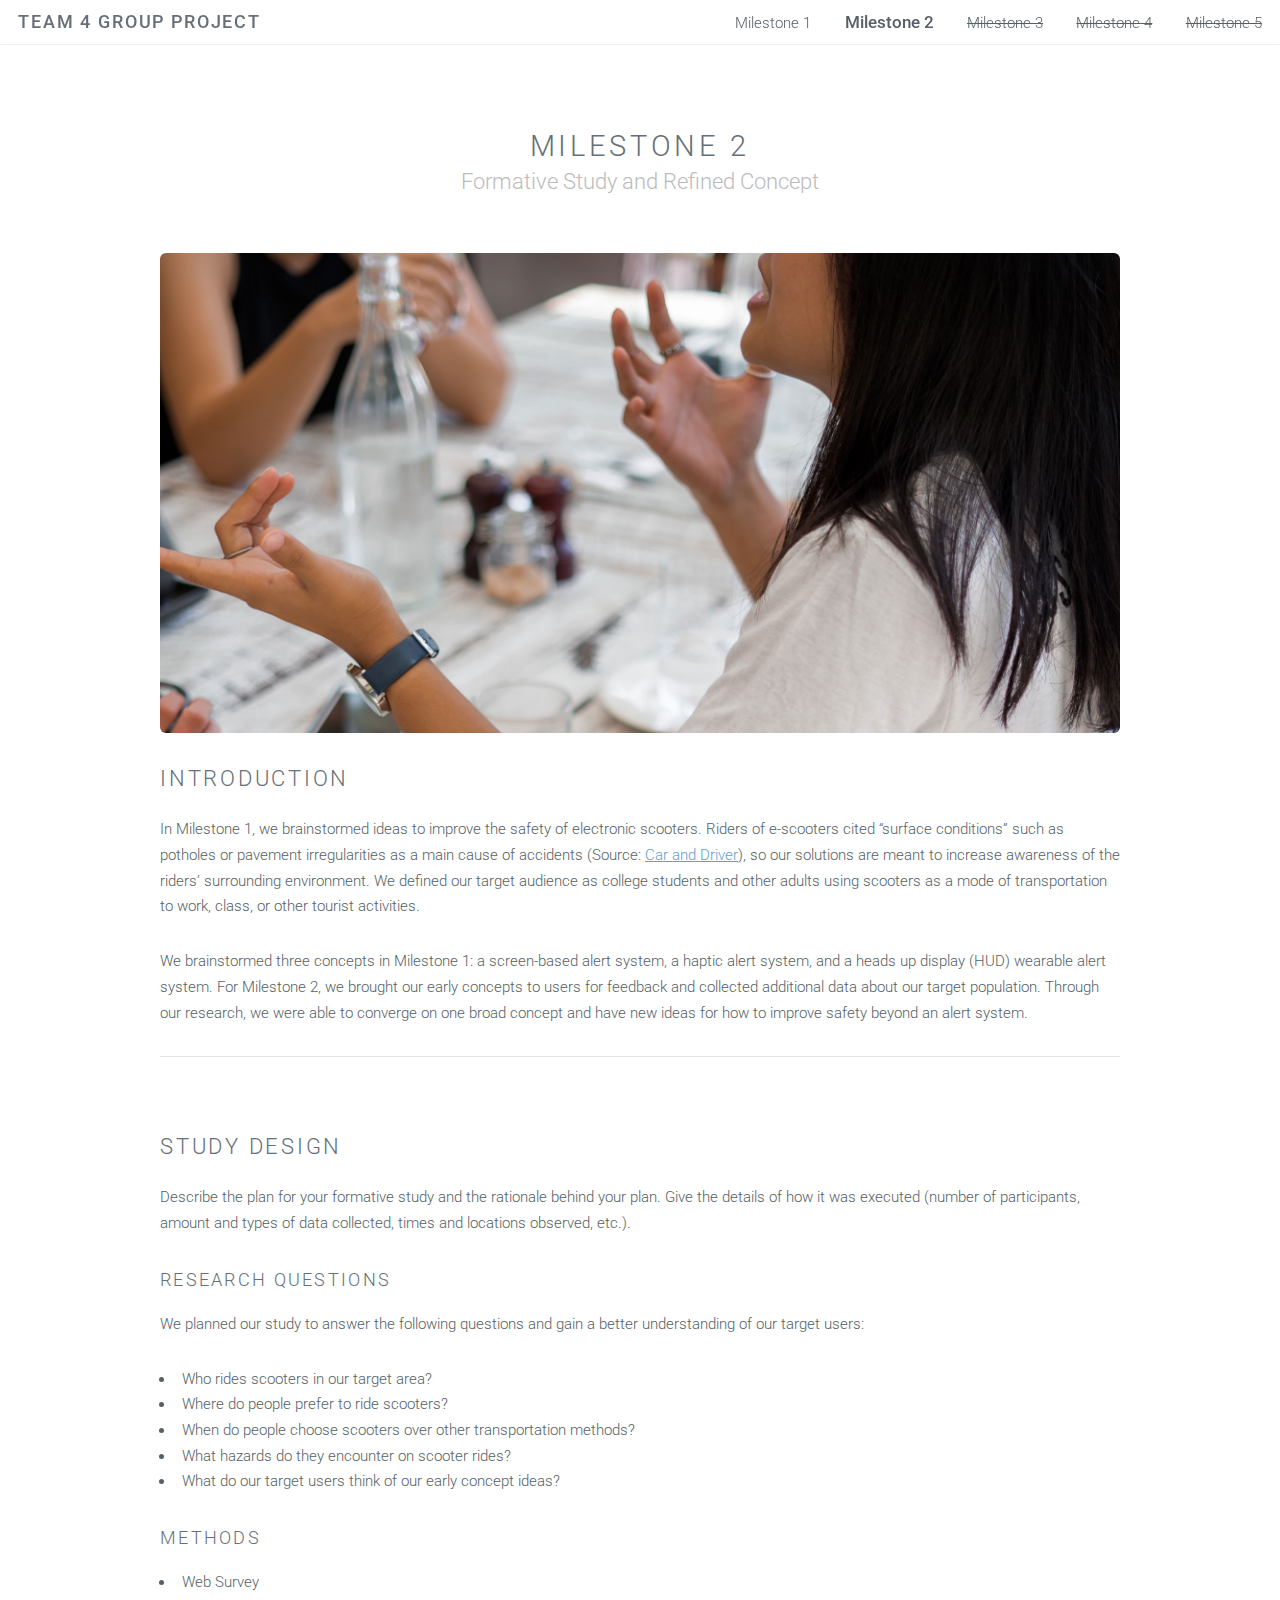
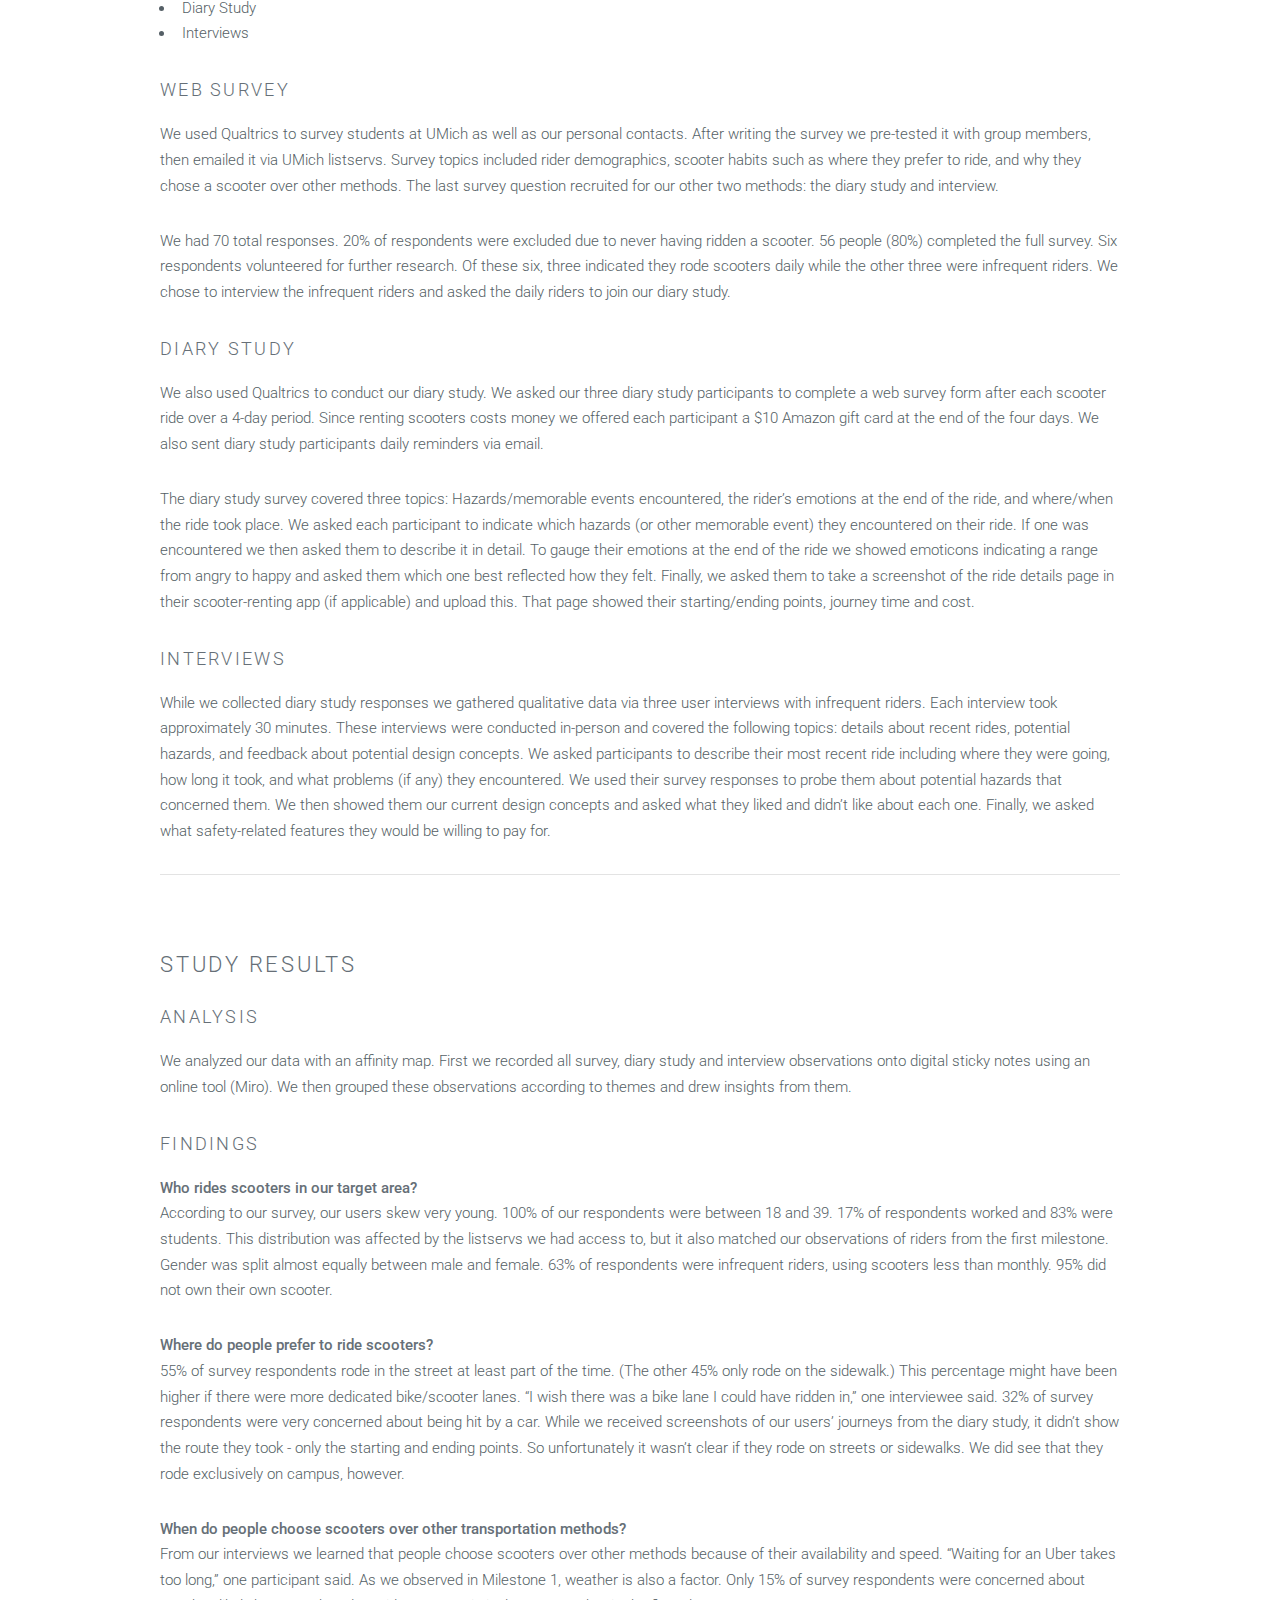
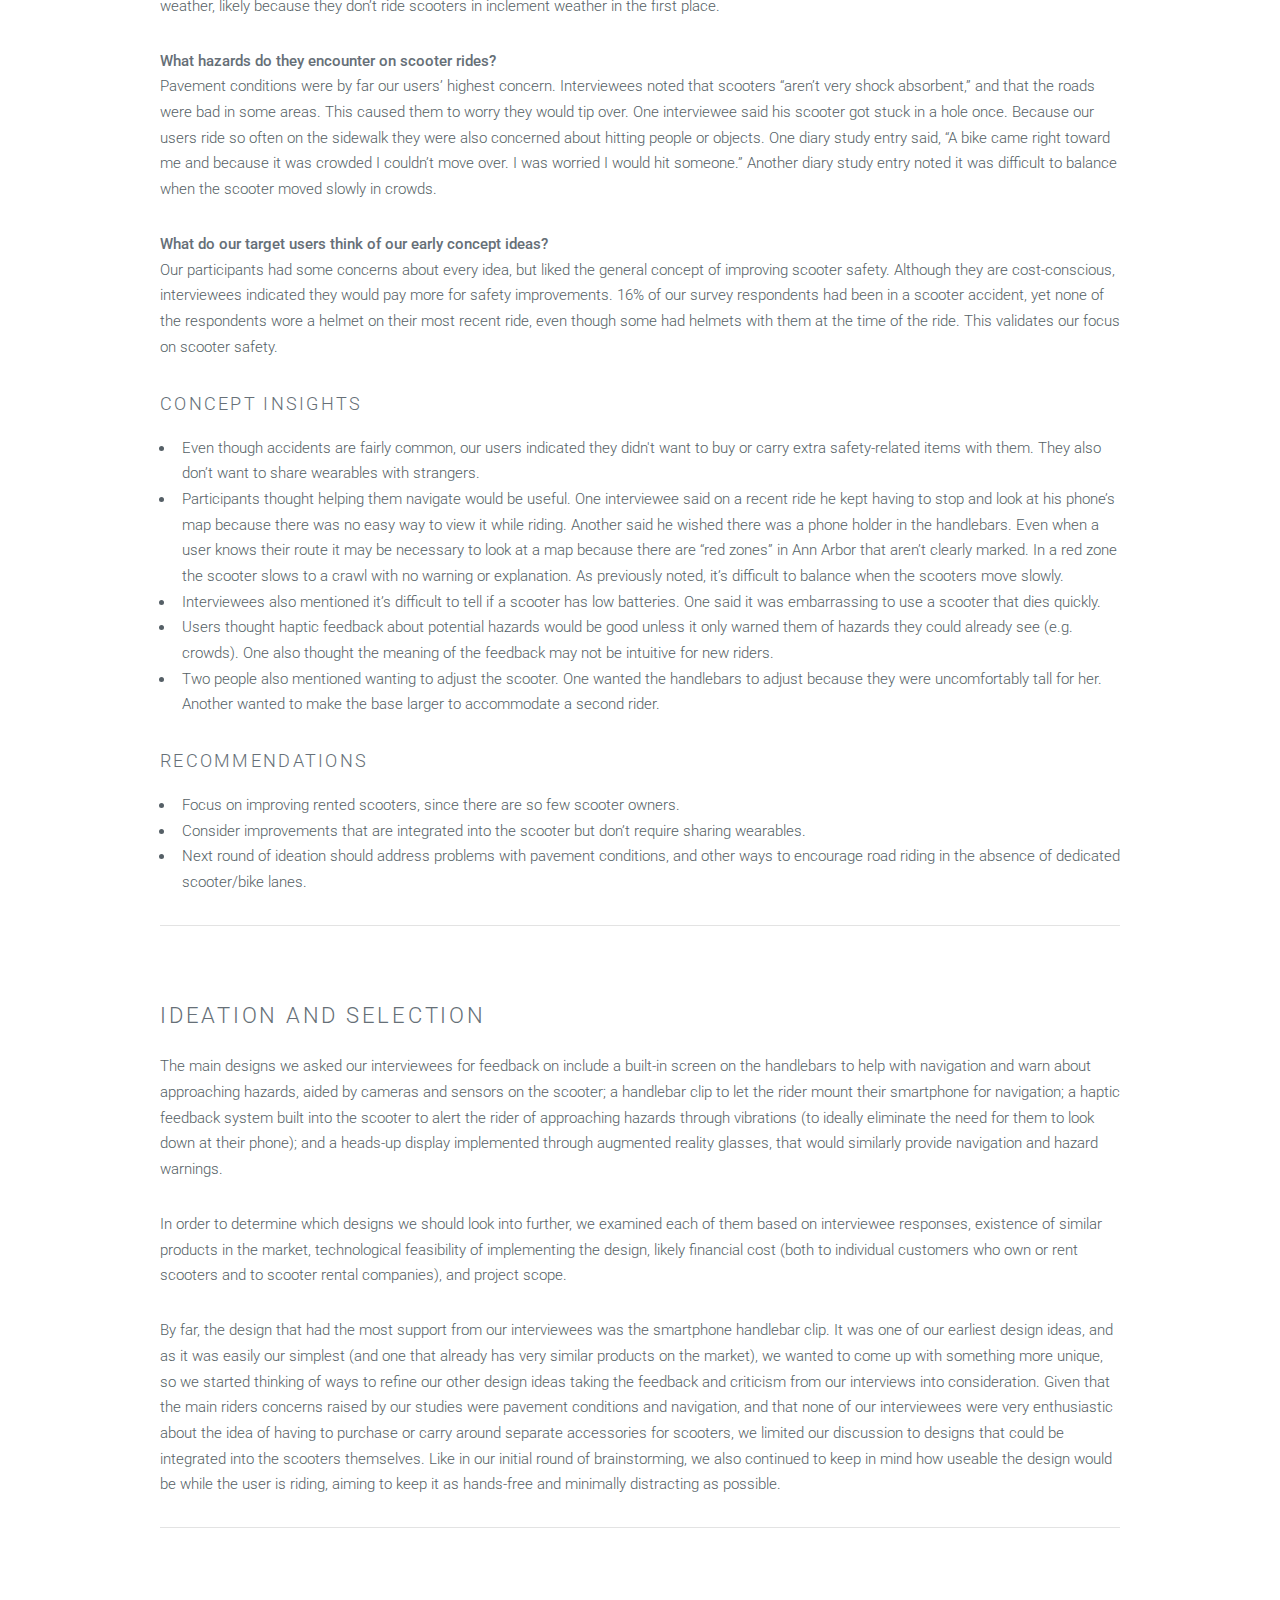
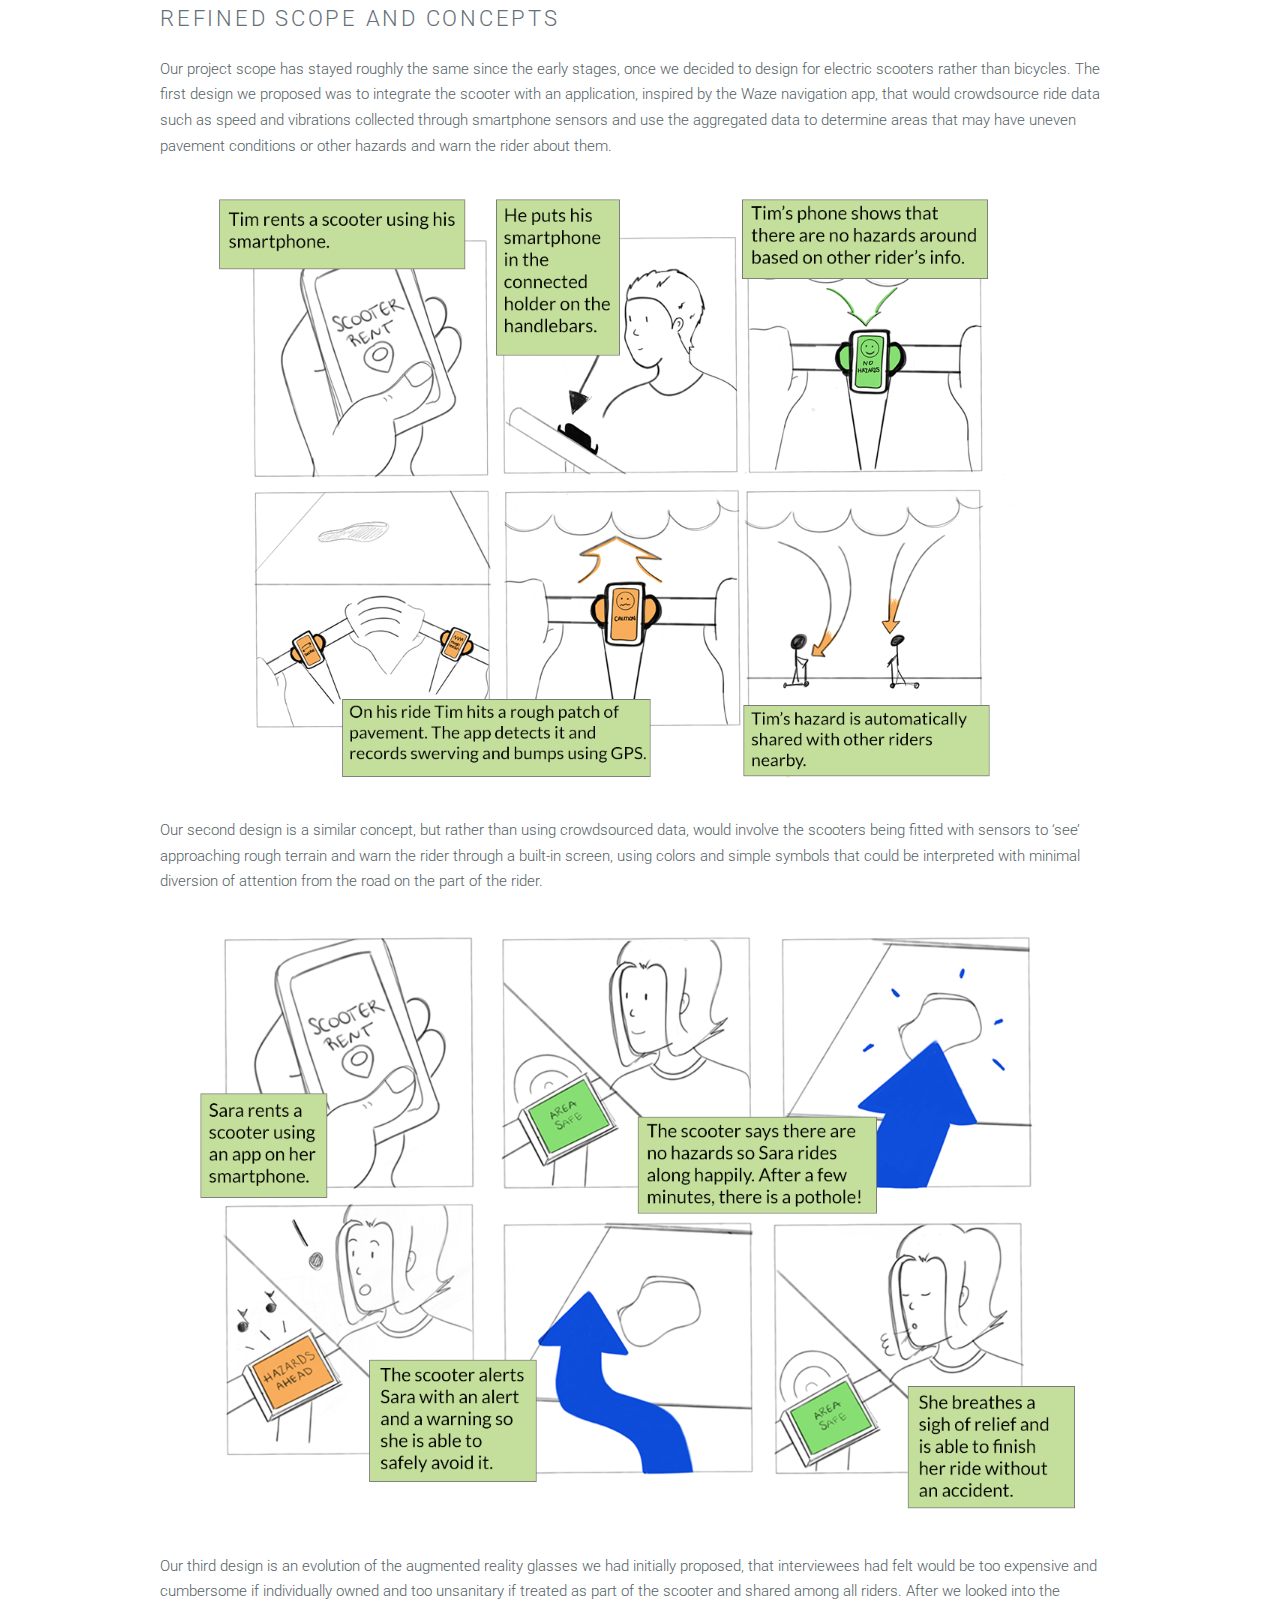
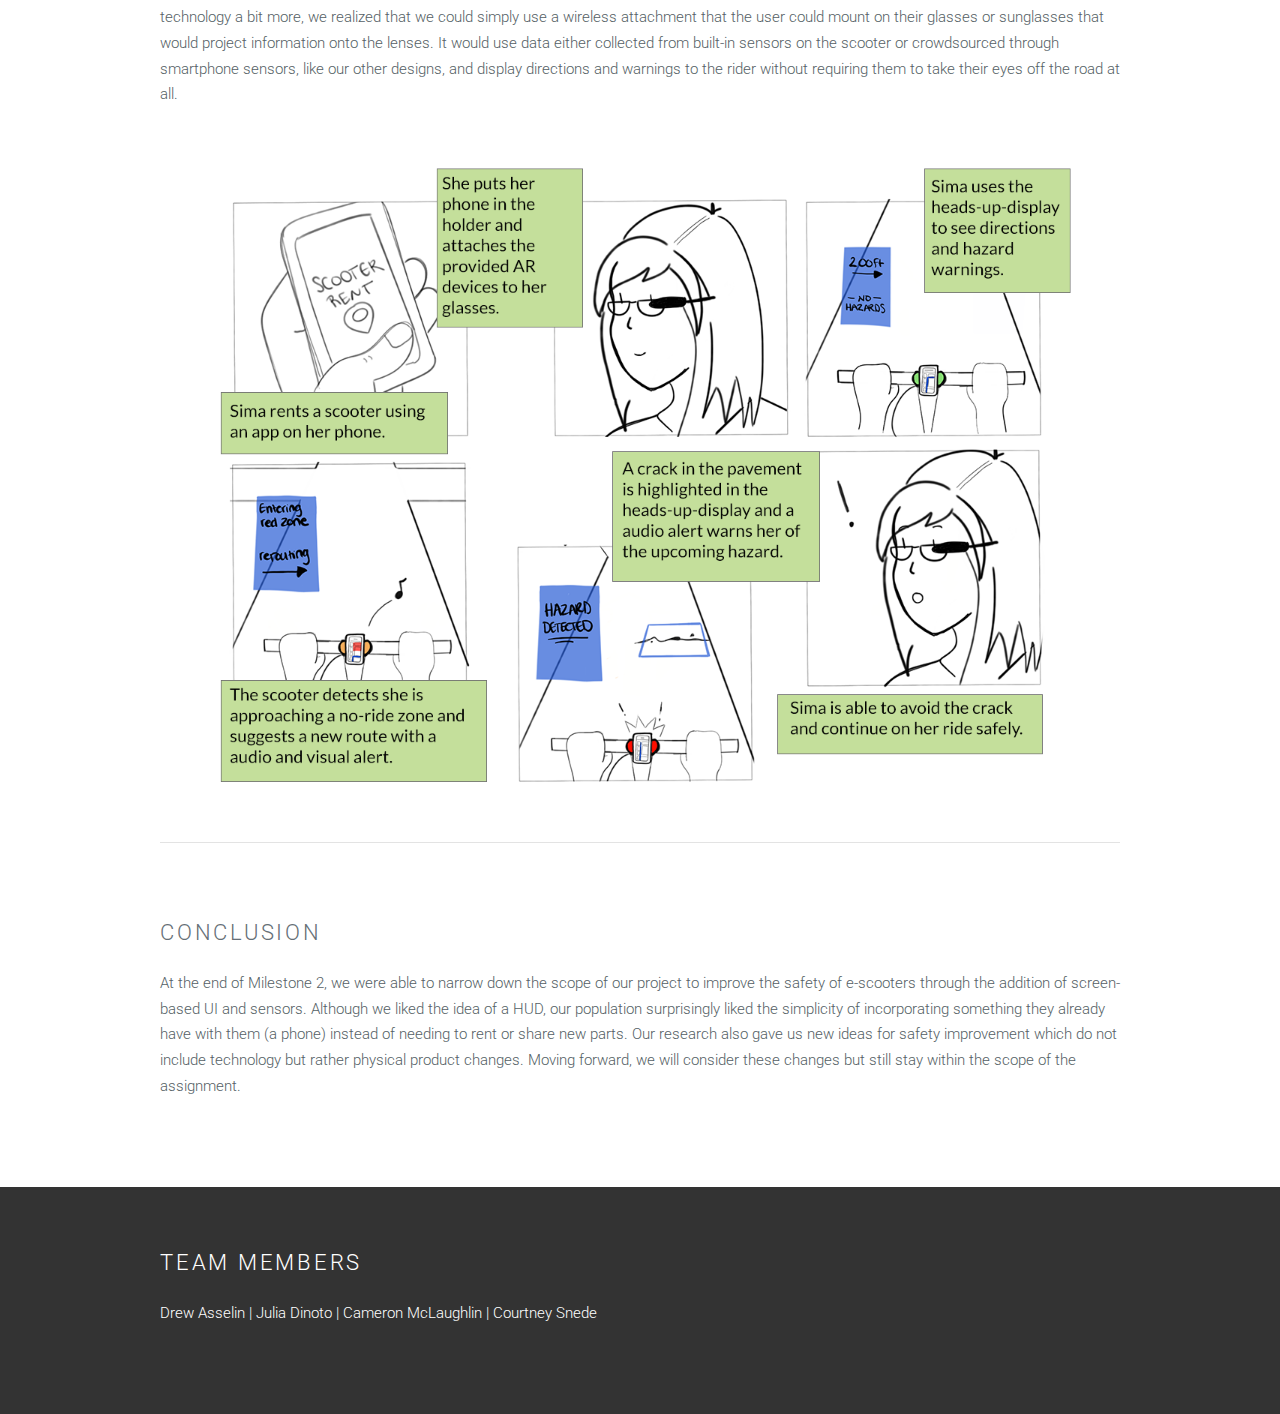
==== milestone2.html @ 953c9658 "update navigation" ====
<!DOCTYPE HTML>
<!--
	Ion by TEMPLATED
	templated.co @templatedco
	Released for free under the Creative Commons Attribution 3.0 license (templated.co/license)
-->
<html lang="en">
	<head>
		<title>Team 4 - Milestone 2</title>
		<meta http-equiv="content-type" content="text/html; charset=utf-8" />
		<meta name="description" content="" />
		<meta name="keywords" content="" />
		<!--[if lte IE 8]><script src="js/html5shiv.js"></script><![endif]-->
		<script src="js/jquery.min.js"></script>
		<script src="js/skel.min.js"></script>
		<script src="js/skel-layers.min.js"></script>
		<script src="js/init.js"></script>
		<noscript>
			<link rel="stylesheet" href="css/skel.css" />
			<link rel="stylesheet" href="css/style.css" />
			<link rel="stylesheet" href="css/style-xlarge.css" />
		</noscript>
	</head>
	<body id="top">

		<!-- Header -->
			<header id="header" class="skel-layers-fixed">
				<p><a href="index.html">Team 4 Group Project</a></p>
				<nav id="nav">
					<ul>
						<li><a href="index.html">Milestone 1</a></li>
						<li><a href="milestone2.html" class="current">Milestone 2</a></li>
						<li><a href="#" class="tbd">Milestone 3</a></li>
						<li><a href="#" class="tbd">Milestone 4</a></li>
						<li><a href="#" class="tbd">Milestone 5</a></li>
					</ul>
				</nav>
			</header>

		<!-- Main -->
			<section id="main" class="wrapper style1">
				<header class="major">
					<h1>Milestone 2</h1>
					<p>Formative Study and Refined Concept</p>
				</header>
				<div class="container">
					<section>
						<a class="image fit"><img src="images/interview.jpg" alt="" /></a>
						<h2>Introduction</h2>
						<p>In Milestone 1, we brainstormed ideas to improve the safety of electronic scooters. Riders of e-scooters cited “surface conditions” such as potholes or pavement irregularities as a main cause of accidents (Source: <a href="https://www.caranddriver.com/news/a27372767/electric-scooters-mobility-safety/" target="_blank">Car and Driver</a>), so our solutions are meant to increase awareness of the riders’ surrounding environment. We defined our target audience as college students and other adults using scooters as a mode of transportation to work, class, or other tourist activities. </p>
						<p>We brainstormed three concepts in Milestone 1: a screen-based alert system, a haptic alert system, and a heads up display (HUD) wearable alert system. For Milestone 2, we brought our early concepts to users for feedback and collected additional data about our target population. Through our research, we were able to converge on one broad concept and have new ideas for how to improve safety beyond an alert system.  </p>
					</section>
					<hr class="major" />
					<section>
						<h2>Study Design</h2>
						<p>Describe the plan for your formative study and the rationale behind your plan. Give the details of how it was executed (number of participants, amount and types of data collected, times and locations observed, etc.).</p>
						<h3>Research Questions</h3>
						<p>We planned our study to answer the following questions and gain a better understanding of our target users:</p>
						<ul>
							<li>Who rides scooters in our target area?</li>
							<li>Where do people prefer to ride scooters?</li>
							<li>When do people choose scooters over other transportation methods?</li>
							<li>What hazards do they encounter on scooter rides?</li>
							<li>What do our target users think of our early concept ideas?</li>
						</ul>
						<h3>Methods</h3>
						<ul>
							<li>Web Survey</li>
							<li>Diary Study</li>
							<li>Interviews</li>
						</ul>
						<h3>Web Survey</h3>
						<p>We used Qualtrics to survey students at UMich as well as our personal contacts. After writing the survey we pre-tested it with group members, then emailed it via UMich listservs. Survey topics included rider demographics, scooter habits such as where they prefer to ride, and why they chose a scooter over other methods. The last survey question recruited for our other two methods: the diary study and interview.</p>
						<p>We had 70 total responses. 20% of respondents were excluded due to never having ridden a scooter. 56 people (80%) completed the full survey. Six respondents volunteered for further research. Of these six, three indicated they rode scooters daily while the other three were infrequent riders. We chose to interview the infrequent riders and asked the daily riders to join our diary study.</p>
						<h3>Diary Study</h3>
						<p>We also used Qualtrics to conduct our diary study. We asked our three diary study participants to complete a web survey form after each scooter ride over a 4-day period. Since renting scooters costs money we offered each participant a $10 Amazon gift card at the end of the four days. We also sent diary study participants daily reminders via email.</p>
						<p>The diary study survey covered three topics: Hazards/memorable events encountered, the rider’s emotions at the end of the ride, and where/when the ride took place. We asked each participant to indicate which hazards (or other memorable event) they encountered on their ride. If one was encountered we then asked them to describe it in detail. To gauge their emotions at the end of the ride we showed emoticons indicating a range from angry to happy and asked them which one best reflected how they felt. Finally, we asked them to take a screenshot of the ride details page in their scooter-renting app (if applicable) and upload this. That page showed their starting/ending points, journey time and cost.</p>
						<h3>Interviews</h3>
						<p>While we collected diary study responses we gathered qualitative data via three user interviews with infrequent riders. Each interview took approximately 30 minutes. These interviews were conducted in-person and covered the following topics: details about recent rides, potential hazards, and feedback about potential design concepts. We asked participants to describe their most recent ride including where they were going, how long it took, and what problems (if any) they encountered. We used their survey responses to probe them about potential hazards that concerned them. We then showed them our current design concepts and asked what they liked and didn’t like about each one. Finally, we asked what safety-related features they would be willing to pay for.</p>
					</section>
					<hr class="major" />
					<section>
						<h2>Study Results</h2>
						<h3>Analysis</h3>
						<p>We analyzed our data with an affinity map. First we recorded all survey, diary study and interview observations onto digital sticky notes using an online tool (Miro). We then grouped these observations according to themes and drew insights from them.</p>
						<h3>Findings</h3>
						<p><b>Who rides scooters in our target area?</b><br>According to our survey, our users skew very young. 100% of our respondents were between 18 and 39. 17% of respondents worked and 83% were students. This distribution was affected by the listservs we had access to, but it also matched our observations of riders from the first milestone. Gender was split almost equally between male and female. 63% of respondents were infrequent riders, using scooters less than monthly. 95% did not own their own scooter.</p>
						<p><b>Where do people prefer to ride scooters?</b><br>55% of survey respondents rode in the street at least part of the time. (The other 45% only rode on the sidewalk.) This percentage might have been higher if there were more dedicated bike/scooter lanes. “I wish there was a bike lane I could have ridden in,” one interviewee said. 32% of survey respondents were very concerned about being hit by a car. While we received screenshots of our users’ journeys from the diary study, it didn’t show the route they took - only the starting and ending points. So unfortunately it wasn’t clear if they rode on streets or sidewalks. We did see that they rode exclusively on campus, however.</p>
						<p><b>When do people choose scooters over other transportation methods?</b><br>From our interviews we learned that people choose scooters over other methods because of their availability and speed. “Waiting for an Uber takes too long,” one participant said. As we observed in Milestone 1, weather is also a factor. Only 15% of survey respondents were concerned about weather, likely because they don’t ride scooters in inclement weather in the first place.</p>
						<p><b>What hazards do they encounter on scooter rides?</b><br>Pavement conditions were by far our users’ highest concern. Interviewees noted that scooters “aren’t very shock absorbent,” and that the roads were bad in some areas. This caused them to worry they would tip over. One interviewee said his scooter got stuck in a hole once. Because our users ride so often on the sidewalk they were also concerned about hitting people or objects. One diary study entry said, “A bike came right toward me and because it was crowded I couldn’t move over. I was worried I would hit someone.” Another diary study entry noted it was difficult to balance when the scooter moved slowly in crowds.</p>
						<p><b>What do our target users think of our early concept ideas?</b><br>Our participants had some concerns about every idea, but liked the general concept of improving scooter safety. Although they are cost-conscious, interviewees indicated they would pay more for safety improvements. 16% of our survey respondents had been in a scooter accident, yet none of the respondents wore a helmet on their most recent ride, even though some had helmets with them at the time of the ride. This validates our focus on scooter safety.</p>
						<h3>Concept Insights</h3>
						<ul>
							<li>Even though accidents are fairly common, our users indicated they didn't want to buy or carry extra safety-related items with them. They also don’t want to share wearables with strangers.</li>
							<li>Participants thought helping them navigate would be useful. One interviewee said on a recent ride he kept having to stop and look at his phone’s map because there was no easy way to view it while riding. Another said he wished there was a phone holder in the handlebars. Even when a user knows their route it may be necessary to look at a map because there are “red zones” in Ann Arbor that aren’t clearly marked. In a red zone the scooter slows to a crawl with no warning or explanation. As previously noted, it’s difficult to balance when the scooters move slowly.</li>
							<li>Interviewees also mentioned it’s difficult to tell if a scooter has low batteries. One said it was embarrassing to use a scooter that dies quickly.</li>
							<li>Users thought haptic feedback about potential hazards would be good unless it only warned them of hazards they could already see (e.g. crowds). One also thought the meaning of the feedback may not be intuitive for new riders.</li>
							<li>Two people also mentioned wanting to adjust the scooter. One wanted the handlebars to adjust because they were uncomfortably tall for her. Another wanted to make the base larger to accommodate a second rider.</li>
						</ul>
						<h3>Recommendations</h3>
						<ul>
							<li>Focus on improving rented scooters, since there are so few scooter owners.</li>
							<li>Consider improvements that are integrated into the scooter but don’t require sharing wearables.</li>
							<li>Next round of ideation should address problems with pavement conditions, and other ways to encourage road riding in the absence of dedicated scooter/bike lanes.</li>
						</ul>
					</section>
					<hr class="major" />
					<section>
						<h2>Ideation and Selection</h2>
						<p>The main designs we asked our interviewees for feedback on include a built-in screen on the handlebars to help with navigation and warn about approaching hazards, aided by cameras and sensors on the scooter; a handlebar clip to let the rider mount their smartphone for navigation; a haptic feedback system built into the scooter to alert the rider of approaching hazards through vibrations (to ideally eliminate the need for them to look down at their phone); and a heads-up display implemented through augmented reality glasses, that would similarly provide navigation and hazard warnings.</p>
						<p>In order to determine which designs we should look into further, we examined each of them based on interviewee responses, existence of similar products in the market, technological feasibility of implementing the design, likely financial cost (both to individual customers who own or rent scooters and to scooter rental companies), and project scope.</p>
						<p>By far, the design that had the most support from our interviewees was the smartphone handlebar clip. It was one of our earliest design ideas, and as it was easily our simplest (and one that already has very similar products on the market), we wanted to come up with something more unique, so we started thinking of ways to refine our other design ideas taking the feedback and criticism from our interviews into consideration. Given that the main riders concerns raised by our studies were pavement conditions and navigation, and that none of our interviewees were very enthusiastic about the idea of having to purchase or carry around separate accessories for scooters, we limited our discussion to designs that could be integrated into the scooters themselves. Like in our initial round of brainstorming, we also continued to keep in mind how useable the design would be while the user is riding, aiming to keep it as hands-free and minimally distracting as possible.</p>
					</section>
					<hr class="major" />
					<section>
						<h2>Refined Scope and Concepts</h2>
						<p>Our project scope has stayed roughly the same since the early stages, once we decided to design for electric scooters rather than bicycles. The first design we proposed was to integrate the scooter with an application, inspired by the Waze navigation app, that would crowdsource ride data such as speed and vibrations collected through smartphone sensors and use the aggregated data to determine areas that may have uneven pavement conditions or other hazards and warn the rider about them. </p>
						<a href="#" class="image fit"><img src="images/storyboard1.png" alt="" /></a>
						<p>Our second design is a similar concept, but rather than using crowdsourced data, would involve the scooters being fitted with sensors to ‘see’ approaching rough terrain and warn the rider through a built-in screen, using colors and simple symbols that could be interpreted with minimal diversion of attention from the road on the part of the rider. </p>
						<a href="#" class="image fit"><img src="images/storyboard2.png" alt="" /></a>
						<p>Our third design is an evolution of the augmented reality glasses we had initially proposed, that interviewees had felt would be too expensive and cumbersome if individually owned and too unsanitary if treated as part of the scooter and shared among all riders. After we looked into the technology a bit more, we realized that we could simply use a wireless attachment that the user could mount on their glasses or sunglasses that would project information onto the lenses. It would use data either collected from built-in sensors on the scooter or crowdsourced through smartphone sensors, like our other designs, and display directions and warnings to the rider without requiring them to take their eyes off the road at all.</p>
						<a href="#" class="image fit"><img src="images/storyboard3.png" alt="" /></a>
					</section>
					<hr class="major" />
					<section>
						<h2>Conclusion</h2>
						<p>At the end of Milestone 2, we were able to narrow down the scope of our project to improve the safety of e-scooters through the addition of screen-based UI and sensors. Although we liked the idea of a HUD, our population surprisingly liked the simplicity of incorporating something they already have with them (a phone) instead of needing to rent or share new parts. Our research also gave us new ideas for safety improvement which do not include technology but rather physical product changes. Moving forward, we will consider these changes but still stay within the scope of the assignment.</p>
					</section>

				</div>
			</section>

		<!-- Footer -->
			<footer id="footer">
				<div class="container">
					<div class="6u">
						<h2>Team Members</h2>
						<p>Drew Asselin  |  Julia Dinoto  |  Cameron McLaughlin  |  Courtney Snede</p>
				</div>
			</footer>

	</body>
</html>
---- css/skel.css ----
/* Resets (http://meyerweb.com/eric/tools/css/reset/ | v2.0 | 20110126 | License: none (public domain)) */

	html,body,div,span,applet,object,iframe,h1,h2,h3,h4,h5,h6,p,blockquote,pre,a,abbr,acronym,address,big,cite,code,del,dfn,em,img,ins,kbd,q,s,samp,small,strike,strong,sub,sup,tt,var,b,u,i,center,dl,dt,dd,ol,ul,li,fieldset,form,label,legend,table,caption,tbody,tfoot,thead,tr,th,td,article,aside,canvas,details,embed,figure,figcaption,footer,header,hgroup,menu,nav,output,ruby,section,summary,time,mark,audio,video{margin:0;padding:0;border:0;font-size:100%;font:inherit;vertical-align:baseline;}article,aside,details,figcaption,figure,footer,header,hgroup,menu,nav,section{display:block;}body{line-height:1;}ol,ul{list-style:none;}blockquote,q{quotes:none;}blockquote:before,blockquote:after,q:before,q:after{content:'';content:none;}table{border-collapse:collapse;border-spacing:0;}body{-webkit-text-size-adjust:none}

/* Box Model */

	*, *:before, *:after {
		-moz-box-sizing: border-box;
		-webkit-box-sizing: border-box;
		box-sizing: border-box;
	}

/* Container */

	body {
		/* min-width: (containers) */
		min-width: 1200px;
	}

	.container {
		margin-left: auto;
		margin-right: auto;
		
		/* width: (containers) */
		width: 1200px;
	}

	/* Modifiers */
	
		.container.small {
			/* width: (containers) * 0.75; */
			width: 900px;
		}

		.container.big {
			width: 100%;

			/* max-width: (containers) * 1.25; */
			max-width: 1500px;

			/* min-width: (containers); */
			min-width: 1200px;
		}

/* Grid */

	.\31 2u { width: 100% }
	.\31 1u { width: 91.6666666667% }
	.\31 0u { width: 83.3333333333% }
	.\39 u { width: 75% }
	.\38 u { width: 66.6666666667% }
	.\37 u { width: 58.3333333333% }
	.\36 u { width: 50% }
	.\35 u { width: 41.6666666667% }
	.\34 u { width: 33.3333333333% }
	.\33 u { width: 25% }
	.\32 u { width: 16.6666666667% }
	.\31 u { width: 8.3333333333% }
	.\-11u { margin-left: 91.6666666667% }
	.\-10u { margin-left: 83.3333333333% }
	.\-9u { margin-left: 75% }
	.\-8u { margin-left: 66.6666666667% }
	.\-7u { margin-left: 58.3333333333% }
	.\-6u { margin-left: 50% }
	.\-5u { margin-left: 41.6666666667% }
	.\-4u { margin-left: 33.3333333333% }
	.\-3u { margin-left: 25% }
	.\-2u { margin-left: 16.6666666667% }
	.\-1u { margin-left: 8.3333333333% }

	/* Rows */

		.row > * {
			float: left;
		}

		.row:after {
			content: '';
			display: block;
			clear: both;
			height: 0;
		}

		.row:first-child > * {
			padding-top: 0 !important;
		}

		.row.uniform > * > :first-child {
			margin-top: 0;
		}

		.row.uniform > * > :last-child {
			margin-bottom: 0;
		}

		/* Normal */

			.row > * {
				/* padding-left: (gutters.vertical) */
				padding-left: 4em;
			}

			.row + .row > * {
				/* padding: (gutters.horizontal) 0 0 (gutters.vertical) */
				padding: 0 0 0 4em;
			}

			.row {
				/* margin-left: -(gutters.vertical) */
				margin-left: -4em;
			}

			.row + .row.uniform > * {
				/* padding: (gutters.vertical) 0 0 (gutters.vertical) */
				padding: 4em 0 0 4em;
			}

		/* Flush */

			.row.flush > * {
				padding-left: 0;
			}

			.row + .row.flush > * {
				padding: 0;
			}

			.row.flush {
				margin-left: 0;
			}

			.row + .row.uniform.flush > * {
				padding: 0;
			}

		/* Quarter */

			.row.quarter > * {
				/* padding-left: (gutters.vertical * 0.25) */
				padding-left: 1em;
			}

			.row + .row.quarter > * {
				/* padding: (gutters.horizontal * 0.25) 0 0 (gutters.vertical * 0.25) */
				padding: 0 0 0 1em;
			}

			.row.quarter {
				/* margin-left: -(gutters.vertical * 0.25) */
				margin-left: -1em;
			}

			.row + .row.uniform.quarter > * {
				/* padding: (gutters.vertical * 0.25) 0 0 (gutters.vertical * 0.25) */
				padding: 1em 0 0 1em;
			}

		/* Half */

			.row.half > * {
				/* padding-left: (gutters.vertical * 0.5) */
				padding-left: 2em;
			}

			.row + .row.half > * {
				/* padding: (gutters.horizontal * 0.5) 0 0 (gutters.vertical * 0.5) */
				padding: 0 0 0 2em;
			}

			.row.half {
				/* margin-left: -(gutters.vertical * 0.5) */
				margin-left: -2em;
			}

			.row + .row.uniform.half > * {
				/* padding: (gutters.vertical * 0.5) 0 0 (gutters.vertical * 0.5) */
				padding: 2em 0 0 2em;
			}

		/* One and (a) Half */

			.row.oneandhalf > * {
				/* padding-left: (gutters.vertical * 1.5) */
				padding-left: 6em;
			}

			.row + .row.oneandhalf > * {
				/* padding: (gutters.horizontal * 1.5) 0 0 (gutters.vertical * 1.5) */
				padding: 0 0 0 6em;
			}

			.row.oneandhalf {
				/* margin-left: -(gutters.vertical * 1.5) */
				margin-left: -6em;
			}

			.row + .row.uniform.oneandhalf > * {
				/* padding: (gutters.vertical * 1.5) 0 0 (gutters.vertical * 1.5) */
				padding: 6em 0 0 6em;
			}

		/* Double */

			.row.double > * {
				/* padding-left: (gutters.vertical * 2) */
				padding-left: 8em;
			}

			.row + .row.double > * {
				/* padding: (gutters.horizontal * 2) 0 0 (gutters.vertical * 2) */
				padding: 0 0 0 8em;
			}

			.row.double {
				/* margin-left: -(gutters.vertical * 2) */
				margin-left: -8em;
			}

			.row + .row.uniform.double > * {
				/* padding: (gutters.vertical * 2) 0 0 (gutters.vertical * 2) */
				padding: 8em 0 0 8em;
			}
---- css/style.css ----
@charset "UTF-8";
@import url(font-awesome.min.css);
@import url("http://fonts.googleapis.com/css?family=Roboto:500,300");

/*
	Ion by TEMPLATED
	templated.co @templatedco
	Released for free under the Creative Commons Attribution 3.0 license (templated.co/license)
*/

/* Basic */

	body {
		background: #fff;
	}

	body, input, select, textarea {
		color: #555f66;
		font-family: "Roboto", Helvetica, sans-serif;
		font-size: 14pt;
		font-weight: 300;
		line-height: 1.75em;
	}

	a {
		color: #629DD1;
		text-decoration: underline;
	}

		a:hover {
			text-decoration: none;
		}

	strong, b {
		color: #666f77;
		font-weight: 500;
	}

	em, i {
		font-style: italic;
	}

	p {
		margin: 0 0 2em 0;
	}

	h1, h2, h3, h4, h5, h6 {
		color: #666f77;
		font-weight: 300;
		line-height: 1em;
		margin: 0 0 1em 0;
		text-transform: uppercase;
		letter-spacing: 0.125em;
	}

		h1 a, h2 a, h3 a, h4 a, h5 a, h6 a {
			color: inherit;
			text-decoration: none;
		}

	h2 {
		font-size: 1.5em;
		line-height: 1.5em;
	}

	h3 {
		font-size: 1.25em;
		line-height: 1.5em;
	}

	h4 {
		font-size: 1em;
		line-height: 1.5em;
	}

	h5 {
		font-size: 0.9em;
		line-height: 1.5em;
	}

	h6 {
		font-size: 0.7em;
		line-height: 1.5em;
	}

	sub {
		font-size: 0.8em;
		position: relative;
		top: 0.5em;
	}

	sup {
		font-size: 0.8em;
		position: relative;
		top: -0.5em;
	}

	hr {
		border: 0;
		border-bottom: solid 1px rgba(144, 144, 144, 0.25);
		margin: 3em 0;
	}

		hr.major {
			margin: 2em 0 5em 0;
		}

	blockquote {
		border-left: solid 4px rgba(144, 144, 144, 0.25);
		font-style: italic;
		margin: 0 0 2em 0;
		padding: 0.5em 0 0.5em 2em;
	}

	code {
		background: rgba(144, 144, 144, 0.075);
		border-radius: 6px;
		border: solid 1px rgba(144, 144, 144, 0.25);
		font-family: "Courier New", monospace;
		font-size: 0.9em;
		margin: 0 0.25em;
		padding: 0.25em 0.65em;
	}

	pre {
		-webkit-overflow-scrolling: touch;
		font-family: "Courier New", monospace;
		font-size: 0.9em;
		margin: 0 0 2em 0;
		overflow-x: auto;
	}

		pre code {
			display: block;
			line-height: 1.75em;
			padding: 1em 1.5em;
		}

	.align-left {
		text-align: left;
	}

	.align-center {
		text-align: center;
	}

	.align-right {
		text-align: right;
	}

/* Section/Article */

	section.special, article.special {
		text-align: center;
	}

	header p {
		color: #bbb;
		position: relative;
		margin: 0 0 1.5em 0;
	}

	header h2 + p {
		font-size: 1.25em;
		margin-top: -1em;
		line-height: 1.5em;
	}

	header h3 + p {
		font-size: 1.1em;
		margin-top: -0.85em;
		line-height: 1.5em;
	}

	header h4 + p,
	header h5 + p,
	header h6 + p {
		font-size: 0.9em;
		margin-top: -0.75em;
		line-height: 1.5em;
	}

	header.major {
		text-align: center;
		margin: 0 0 4em 0;
	}

		header.major h1 {
			font-size: 2em;
		}

		header.major h1 + p {
			font-size: 1.5em;
			margin: -1em 0 2em 0;
		}

/* Form */

	form {
		margin: 0 0 2em 0;
	}

	label {
		color: #666f77;
		display: block;
		font-size: 0.9em;
		font-weight: 500;
		margin: 0 0 1em 0;
	}

	input[type="text"],
	input[type="password"],
	input[type="email"],
	select,
	textarea {
		-moz-appearance: none;
		-webkit-appearance: none;
		-o-appearance: none;
		-ms-appearance: none;
		appearance: none;
		background: rgba(144, 144, 144, 0.075);
		border-radius: 6px;
		border: none;
		border: solid 1px rgba(144, 144, 144, 0.25);
		color: inherit;
		display: block;
		outline: 0;
		padding: 0 1em;
		text-decoration: none;
		width: 100%;
	}

		input[type="text"]:invalid,
		input[type="password"]:invalid,
		input[type="email"]:invalid,
		select:invalid,
		textarea:invalid {
			box-shadow: none;
		}

		input[type="text"]:focus,
		input[type="password"]:focus,
		input[type="email"]:focus,
		select:focus,
		textarea:focus {
			border-color: #629DD1;
			box-shadow: 0 0 0 1px #629DD1;
		}

	.select-wrapper {
		text-decoration: none;
		display: block;
		position: relative;
	}

		.select-wrapper:before {
			content: "";
			-moz-osx-font-smoothing: grayscale;
			-webkit-font-smoothing: antialiased;
			font-family: FontAwesome;
			font-style: normal;
			font-weight: normal;
			text-transform: none !important;
		}

		.select-wrapper:before {
			color: rgba(144, 144, 144, 0.25);
			display: block;
			height: 2.75em;
			line-height: 2.75em;
			pointer-events: none;
			position: absolute;
			right: 0;
			text-align: center;
			top: 0;
			width: 2.75em;
		}

		.select-wrapper select::-ms-expand {
			display: none;
		}

	input[type="text"],
	input[type="password"],
	input[type="email"],
	select {
		height: 2.75em;
	}

	textarea {
		padding: 0.75em 1em;
	}

	input[type="checkbox"],
	input[type="radio"] {
		-moz-appearance: none;
		-webkit-appearance: none;
		-o-appearance: none;
		-ms-appearance: none;
		appearance: none;
		display: block;
		float: left;
		margin-right: -2em;
		opacity: 0;
		width: 1em;
		z-index: -1;
	}

		input[type="checkbox"] + label,
		input[type="radio"] + label {
			text-decoration: none;
			color: #555f66;
			cursor: pointer;
			display: inline-block;
			font-size: 1em;
			font-weight: 300;
			padding-left: 2.4em;
			padding-right: 0.75em;
			position: relative;
		}

			input[type="checkbox"] + label:before,
			input[type="radio"] + label:before {
				-moz-osx-font-smoothing: grayscale;
				-webkit-font-smoothing: antialiased;
				font-family: FontAwesome;
				font-style: normal;
				font-weight: normal;
				text-transform: none !important;
			}

			input[type="checkbox"] + label:before,
			input[type="radio"] + label:before {
				background: rgba(144, 144, 144, 0.075);
				border-radius: 6px;
				border: solid 1px rgba(144, 144, 144, 0.25);
				content: '';
				display: inline-block;
				height: 1.65em;
				left: 0;
				line-height: 1.58125em;
				position: absolute;
				text-align: center;
				top: 0;
				width: 1.65em;
			}

		input[type="checkbox"]:checked + label:before,
		input[type="radio"]:checked + label:before {
			background: #192024;
			border-color: #192024;
			color: #ffffff;
			content: '\f00c';
		}

		input[type="checkbox"]:focus + label:before,
		input[type="radio"]:focus + label:before {
			border-color: #629DD1;
			box-shadow: 0 0 0 1px #629DD1;
		}

	input[type="checkbox"] + label:before {
		border-radius: 6px;
	}

	input[type="radio"] + label:before {
		border-radius: 100%;
	}

	::-webkit-input-placeholder {
		color: #bbb !important;
		opacity: 1.0;
	}

	:-moz-placeholder {
		color: #bbb !important;
		opacity: 1.0;
	}

	::-moz-placeholder {
		color: #bbb !important;
		opacity: 1.0;
	}

	:-ms-input-placeholder {
		color: #bbb !important;
		opacity: 1.0;
	}

	.formerize-placeholder {
		color: #bbb !important;
		opacity: 1.0;
	}

/* Box */

	.box {
		border-radius: 6px;
		border: solid 1px rgba(144, 144, 144, 0.25);
		margin-bottom: 2em;
		padding: 3em 2em;
	}

		.box > :last-child,
		.box > :last-child > :last-child,
		.box > :last-child > :last-child > :last-child {
			margin-bottom: 0;
		}

		.box.alt {
			border: 0;
			border-radius: 0;
			padding: 0;
		}

/* Icon */

	.icon {
		text-decoration: none;
		border-bottom: none;
		position: relative;
	}

		.icon:before {
			-moz-osx-font-smoothing: grayscale;
			-webkit-font-smoothing: antialiased;
			font-family: FontAwesome;
			font-style: normal;
			font-weight: normal;
			text-transform: none !important;
		}

		.icon > .label {
			display: none;
		}

		.icon.major {
			display: inline-block;
			margin: 0 0 1.25em 0;
			color: #ffffff;
			background: #629DD1;
			width: 3em;
			height: 3em;
			font-size: 2em;
			text-align: center;
			line-height: 3em;
			border-radius: 100%;
			box-shadow: 0 0 0 10px #fff, 0 0 0 11px rgba(144, 144, 144, 0.25);
		}

/* Image */

	.image {
		border-radius: 6px;
		border: 0;
		display: inline-block;
		position: relative;
	}

		.image img {
			border-radius: 6px;
			display: block;
		}

		.image.left {
			float: left;
			padding: 0 1.5em 1em 0;
			top: 0.25em;
		}

		.image.right {
			float: right;
			padding: 0 0 1em 1.5em;
			top: 0.25em;
		}

		.image.fit {
			display: block;
			margin: 0 0 2em 0;
			width: 100%;
		}

			.image.fit img {
				display: block;
				width: 100%;
			}

			.image.half {
				display: inline-block;
				margin: 0 0 2em 0;
				width: 45%;
			}

				.image.half img {
					display: inline-block;
					width: 100%;
				}

/* List */

	ol {
		list-style: decimal;
		margin: 0 0 2em 0;
		padding-left: 1.25em;
	}

		ol li {
			padding-left: 0.25em;
		}

	ul {
		list-style: disc;
		margin: 0 0 2em 0;
		padding-left: 1em;
	}

		ul li {
			padding-left: 0.5em;
		}

		ul.alt {
			list-style: none;
			padding-left: 0;
		}

			ul.alt li {
				border-top: solid 1px rgba(144, 144, 144, 0.25);
				padding: 0.5em 0;
			}

				ul.alt li:first-child {
					border-top: 0;
					padding-top: 0;
				}

		ul.icons {
			cursor: default;
			list-style: none;
			padding-left: 0;
		}

			ul.icons li {
				display: inline-block;
				padding: 0 1.25em 0 0;
			}

				ul.icons li:last-child {
					padding-right: 0;
				}

				ul.icons li .icon:before {
					font-size: 1.5em;
				}

		ul.actions {
			cursor: default;
			list-style: none;
			padding-left: 0;
		}

			ul.actions li {
				display: inline-block;
				padding: 0 1em 0 0;
				vertical-align: middle;
			}

				ul.actions li:last-child {
					padding-right: 0;
				}

			ul.actions.small li {
				padding: 0 0.5em 0 0;
			}

			ul.actions.vertical li {
				display: block;
				padding: 1em 0 0 0;
			}

				ul.actions.vertical li:first-child {
					padding-top: 0;
				}

				ul.actions.vertical li > * {
					margin-bottom: 0;
				}

			ul.actions.vertical.small li {
				padding: 0.5em 0 0 0;
			}

				ul.actions.vertical.small li:first-child {
					padding-top: 0;
				}

			ul.actions.fit {
				display: table;
				margin-left: -1em;
				padding: 0;
				table-layout: fixed;
				width: calc(100% + 1em);
			}

				ul.actions.fit li {
					display: table-cell;
					padding: 0 0 0 1em;
				}

					ul.actions.fit li > * {
						margin-bottom: 0;
					}

				ul.actions.fit.small {
					margin-left: -0.5em;
					width: calc(100% + 0.5em);
				}

					ul.actions.fit.small li {
						padding: 0 0 0 0.5em;
					}

	dl {
		margin: 0 0 2em 0;
	}

/* Table */

	.table-wrapper {
		-webkit-overflow-scrolling: touch;
		overflow-x: auto;
	}

	table {
		margin: 0 0 2em 0;
		width: 100%;
	}

		table tbody tr {
			border: solid 1px rgba(144, 144, 144, 0.25);
			border-left: 0;
			border-right: 0;
		}

			table tbody tr:nth-child(2n + 1) {
				background-color: rgba(144, 144, 144, 0.075);
			}

		table td {
			padding: 0.75em 0.75em;
		}

		table th {
			color: #666f77;
			font-size: 0.9em;
			font-weight: 500;
			padding: 0 0.75em 0.75em 0.75em;
			text-align: left;
		}

		table thead {
			border-bottom: solid 2px rgba(144, 144, 144, 0.25);
		}

		table tfoot {
			border-top: solid 2px rgba(144, 144, 144, 0.25);
		}

		table.alt {
			border-collapse: separate;
		}

			table.alt tbody tr td {
				border: solid 1px rgba(144, 144, 144, 0.25);
				border-left-width: 0;
				border-top-width: 0;
			}

				table.alt tbody tr td:first-child {
					border-left-width: 1px;
				}

			table.alt tbody tr:first-child td {
				border-top-width: 1px;
			}

			table.alt thead {
				border-bottom: 0;
			}

			table.alt tfoot {
				border-top: 0;
			}

/* Button */

	input[type="submit"],
	input[type="reset"],
	input[type="button"],
	.button {
		-moz-appearance: none;
		-webkit-appearance: none;
		-o-appearance: none;
		-ms-appearance: none;
		appearance: none;
		-moz-transition: background-color 0.2s ease-in-out, color 0.2s ease-in-out;
		-webkit-transition: background-color 0.2s ease-in-out, color 0.2s ease-in-out;
		-o-transition: background-color 0.2s ease-in-out, color 0.2s ease-in-out;
		-ms-transition: background-color 0.2s ease-in-out, color 0.2s ease-in-out;
		transition: background-color 0.2s ease-in-out, color 0.2s ease-in-out;
		background-color: #192024;
		border-radius: 6px;
		border: 0;
		color: #ffffff !important;
		cursor: pointer;
		display: inline-block;
		font-weight: 300;
		text-transform: uppercase;
		letter-spacing: 0.125em;
		font-size: 0.9em;
		height: 2.85em;
		line-height: 2.85em;
		padding: 0 1.75em;
		text-align: center;
		text-decoration: none;
		white-space: nowrap;
		text-indent: 0.25em;
	}

		input[type="submit"]:hover,
		input[type="reset"]:hover,
		input[type="button"]:hover,
		.button:hover {
			background-color: #232d33;
		}

		input[type="submit"]:active,
		input[type="reset"]:active,
		input[type="button"]:active,
		.button:active {
			background-color: #0f1315;
		}

		input[type="submit"].icon,
		input[type="reset"].icon,
		input[type="button"].icon,
		.button.icon {
			padding-left: 1.35em;
		}

			input[type="submit"].icon:before,
			input[type="reset"].icon:before,
			input[type="button"].icon:before,
			.button.icon:before {
				margin-right: 0.5em;
			}

		input[type="submit"].fit,
		input[type="reset"].fit,
		input[type="button"].fit,
		.button.fit {
			display: block;
			margin: 0 0 1em 0;
			width: 100%;
		}

		input[type="submit"].small,
		input[type="reset"].small,
		input[type="button"].small,
		.button.small {
			font-size: 0.7em;
		}

		input[type="submit"].big,
		input[type="reset"].big,
		input[type="button"].big,
		.button.big {
			font-size: 1.2em;
			height: 2.65em;
			line-height: 2.65em;
		}

		input[type="submit"].alt,
		input[type="reset"].alt,
		input[type="button"].alt,
		.button.alt {
			background-color: transparent;
			box-shadow: inset 0 0 0 1px rgba(144, 144, 144, 0.25);
			color: #666f77 !important;
		}

			input[type="submit"].alt:hover,
			input[type="reset"].alt:hover,
			input[type="button"].alt:hover,
			.button.alt:hover {
				background-color: rgba(144, 144, 144, 0.075);
			}

			input[type="submit"].alt:active,
			input[type="reset"].alt:active,
			input[type="button"].alt:active,
			.button.alt:active {
				background-color: rgba(144, 144, 144, 0.2);
			}

			input[type="submit"].alt.icon:before,
			input[type="reset"].alt.icon:before,
			input[type="button"].alt.icon:before,
			.button.alt.icon:before {
				color: #bbb;
			}

		input[type="submit"].special,
		input[type="reset"].special,
		input[type="button"].special,
		.button.special {
			background-color: #629DD1;
			color: #ffffff !important;
		}

			input[type="submit"].special:hover,
			input[type="reset"].special:hover,
			input[type="button"].special:hover,
			.button.special:hover {
				background-color: #76a9d7;
			}

			input[type="submit"].special:active,
			input[type="reset"].special:active,
			input[type="button"].special:active,
			.button.special:active {
				background-color: #4e91cb;
			}

		input[type="submit"].disabled, input[type="submit"]:disabled,
		input[type="reset"].disabled,
		input[type="reset"]:disabled,
		input[type="button"].disabled,
		input[type="button"]:disabled,
		.button.disabled,
		.button:disabled {
			background-color: #555f66 !important;
			box-shadow: inset 0 -0.15em 0 0 rgba(0, 0, 0, 0.15);
			color: #fff !important;
			cursor: default;
			opacity: 0.25;
		}

/* Wrapper */

	.wrapper {
		padding: 6em 0 4em 0;
	}

		.wrapper.style1 {
			background: #fff;
			color: #555f66;
		}

		.wrapper.style2 {
			background: #192024;
			color: #c5c7c8;
		}

			.wrapper.style2 h2, .wrapper.style2 h3, .wrapper.style2 h4, .wrapper.style2 h5, .wrapper.style2 h6 {
				color: #ffffff;
			}

			.wrapper.style2 header p {
				color: #a3a5a7;
			}

			.wrapper.style2 .button.alt {
				box-shadow: inset 0 0 0 1px rgba(144, 144, 144, 0.75);
				color: #ffffff !important;
			}

				.wrapper.style2 .button.alt:hover {
					background-color: rgba(144, 144, 144, 0.275);
				}

				.wrapper.style2 .button.alt:active {
					background-color: rgba(144, 144, 144, 0.4);
				}

				.wrapper.style2 .button.alt.icon:before {
					color: #a3a5a7;
				}

/* Header */

	#skel-layers-wrapper {
		padding-top: 3em;
	}

	#header {
		background: #fff;
		color: #555f66;
		cursor: default;
		height: 3em;
		left: 0;
		line-height: 3em;
		position: fixed;
		top: 0;
		width: 100%;
		z-index: 10000;
		box-shadow: 0 0 0.1em 0 rgba(0, 0, 0, 0.25);
	}

		#header p {
			color: #666f77;
			font-weight: 500;
			height: inherit;
			left: 1.25em;
			line-height: inherit;
			margin: 0;
			padding: 0;
			position: absolute;
			top: 0;
			text-transform: uppercase;
			letter-spacing: 0.125em;
		}

			#header p a {
				color:inherit;
				text-decoration: none;
				font-size: 1.25em;
			}

		#header nav {
			height: inherit;
			line-height: inherit;
			position: absolute;
			right: 1.25em;
			top: 0;
			vertical-align: middle;
		}

			#header nav > ul {
				list-style: none;
				margin: 0;
				padding-left: 0;
			}

				#header nav > ul > li {
					border-radius: 6px;
					display: inline-block;
					margin-left: 2em;
					padding-left: 0;
				}

					#header nav > ul > li a {
						-moz-transition: color 0.2s ease-in-out;
						-webkit-transition: color 0.2s ease-in-out;
						-o-transition: color 0.2s ease-in-out;
						-ms-transition: color 0.2s ease-in-out;
						transition: color 0.2s ease-in-out;
						color: #555f66;
						display: inline-block;
						text-decoration: none;
					}

					#header nav > ul > li a.tbd {
						text-decoration: line-through;
					}

					#header nav > ul > li a.current {
						font-size: 1.15em;
						font-weight: 500;
					}
						#header nav > ul > li a:hover {
							color: #629DD1;
						}

					#header nav > ul > li:first-child {
						margin-left: 0;
					}

					#header nav > ul > li .button {
						height: 2.25em;
						line-height: 2.25em;
						margin-bottom: 0;
						padding: 0 1em;
						position: relative;
						top: -0.075em;
						vertical-align: middle;
					}

		#header .container {
			position: relative;
		}

			#header .container h1 {
				left: 0;
			}

			#header .container nav {
				right: 0;
			}

/* Banner */

	#banner {
		background-color: #666666;
		background-image: url("../images/banner.jpg");
		background-size: cover;
		background-position: center center;
		background-repeat: no-repeat;
		color: #d8d8d8;
		padding: 14em 0;
		text-align: center;
		position: relative;
	}

		#banner:before {
			content: '';
			position: absolute;
			left: 0;
			top: 0;
			width: 100%;
			height: 100%;
			background: rgba(64, 72, 80, 0.25);
		}

		#banner .inner {
			position: relative;
			z-index: 1;
		}

			#banner .inner :last-child {
				margin-bottom: 0;
			}

		#banner h2, #banner h3, #banner h4, #banner h5, #banner h6 {
			color: #ffffff;
		}

		#banner .button.alt {
			box-shadow: inset 0 0 0 1px rgba(144, 144, 144, 0.75);
			color: #ffffff !important;
		}

			#banner .button.alt:hover {
				background-color: rgba(144, 144, 144, 0.275);
			}

			#banner .button.alt:active {
				background-color: rgba(144, 144, 144, 0.4);
			}

			#banner .button.alt.icon:before {
				color: #c1c1c1;
			}

		#banner .button {
			min-width: 12em;
		}

		#banner h2 {
			font-size: 3.5em;
			line-height: 1em;
			margin: 0 0 0.5em 0;
			padding: 0;
		}

		#banner p {
			font-size: 1.5em;
			margin-bottom: 2em;
		}

			#banner p a {
				color: #ffffff;
				text-decoration: none;
			}

/* Footer */

	#footer {
		background: #333;
		padding: 4em 0 6em 0;
	}

	#footer h2, #footer p{
		color: white;
	}

		#footer a {
			color: inherit;
		}

		#footer .copyright {
			color: #bbb;
			font-size: 0.9em;
			margin: 2em 0 0 0;
			padding: 0;
			text-align: center;
		}

			#footer .copyright li {
				border-left: solid 1px rgba(144, 144, 144, 0.25);
				display: inline-block;
				list-style: none;
				margin-left: 1.5em;
				padding-left: 1.5em;
			}

				#footer .copyright li:first-child {
					border-left: 0;
					margin-left: 0;
					padding-left: 0;
				}

		#footer .icons a {
			color: #bbb;
		}
---- css/style-xlarge.css ----
/*
	Ion by TEMPLATED
	templated.co @templatedco
	Released for free under the Creative Commons Attribution 3.0 license (templated.co/license)
*/

/* Basic */

	body, input, select, textarea {
		font-size: 12pt;
	}

/* Banner */

	#banner {
		padding: 9em 0;
	}
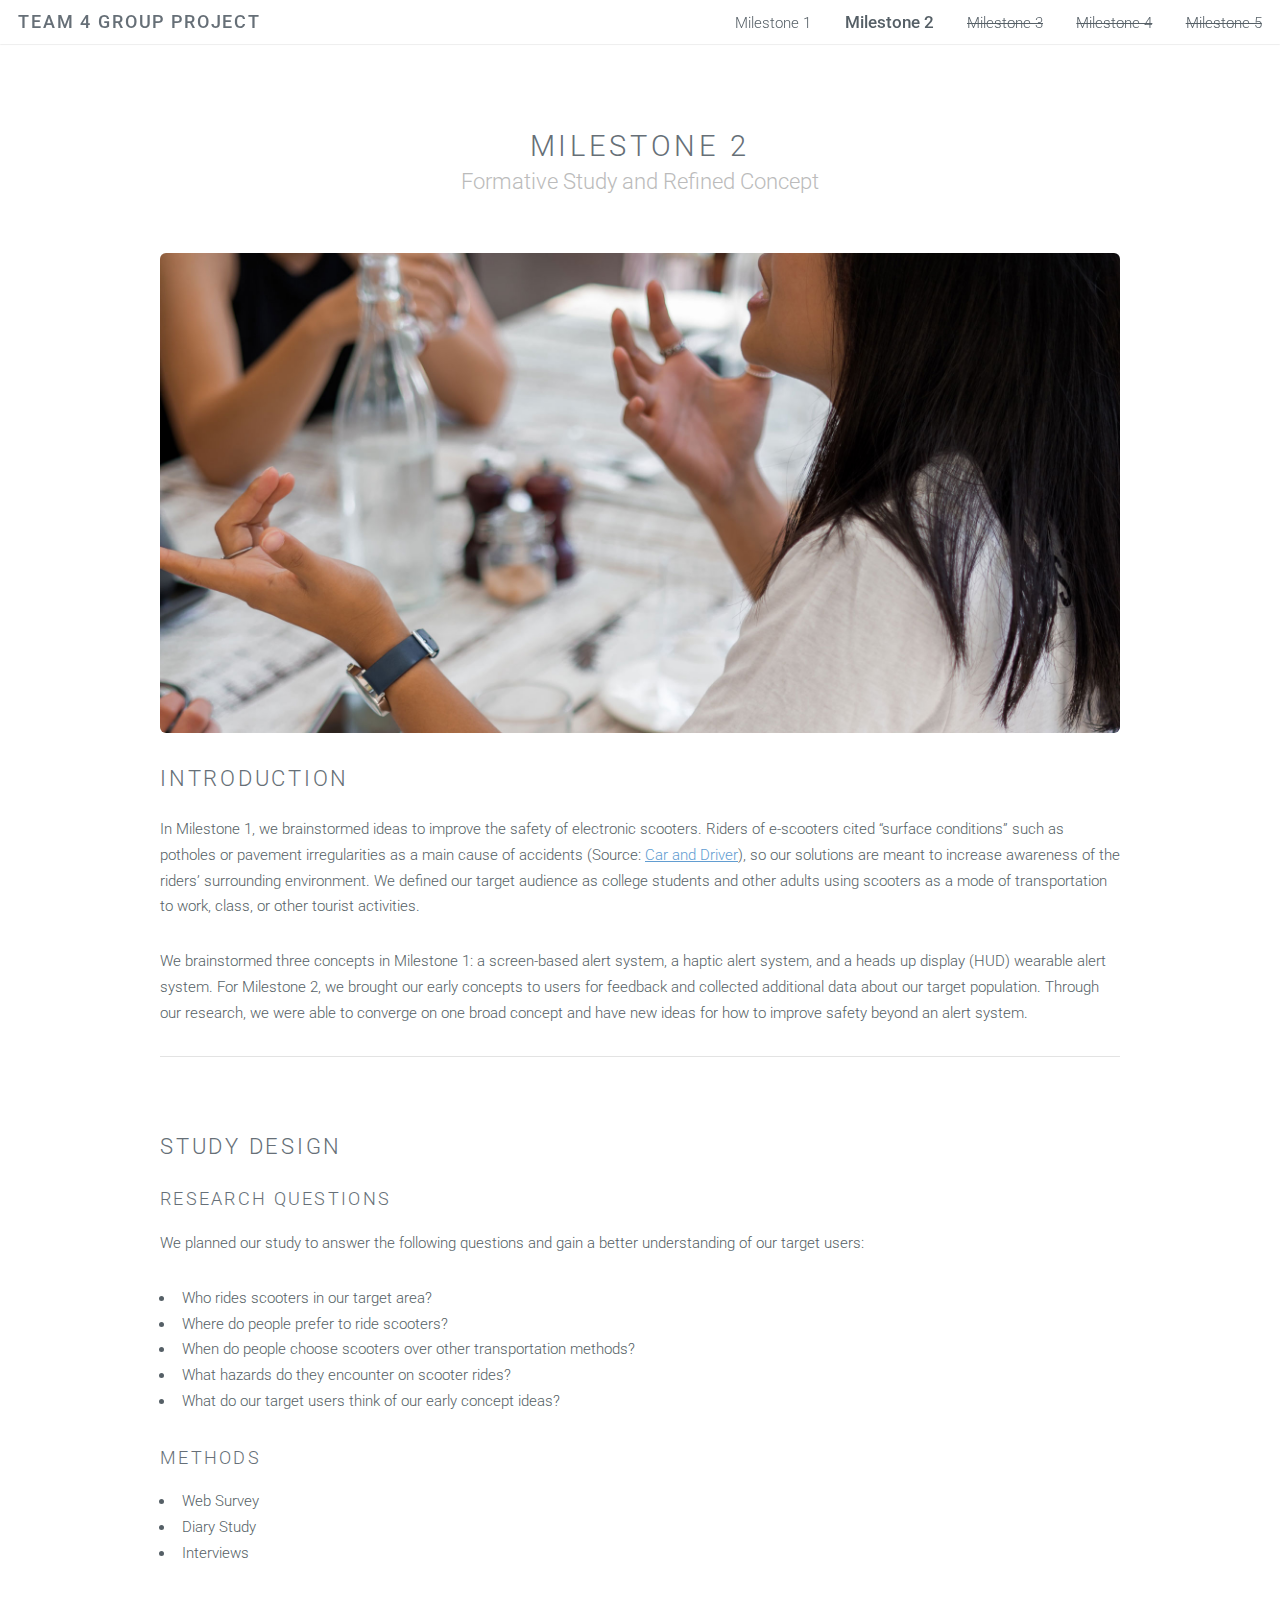
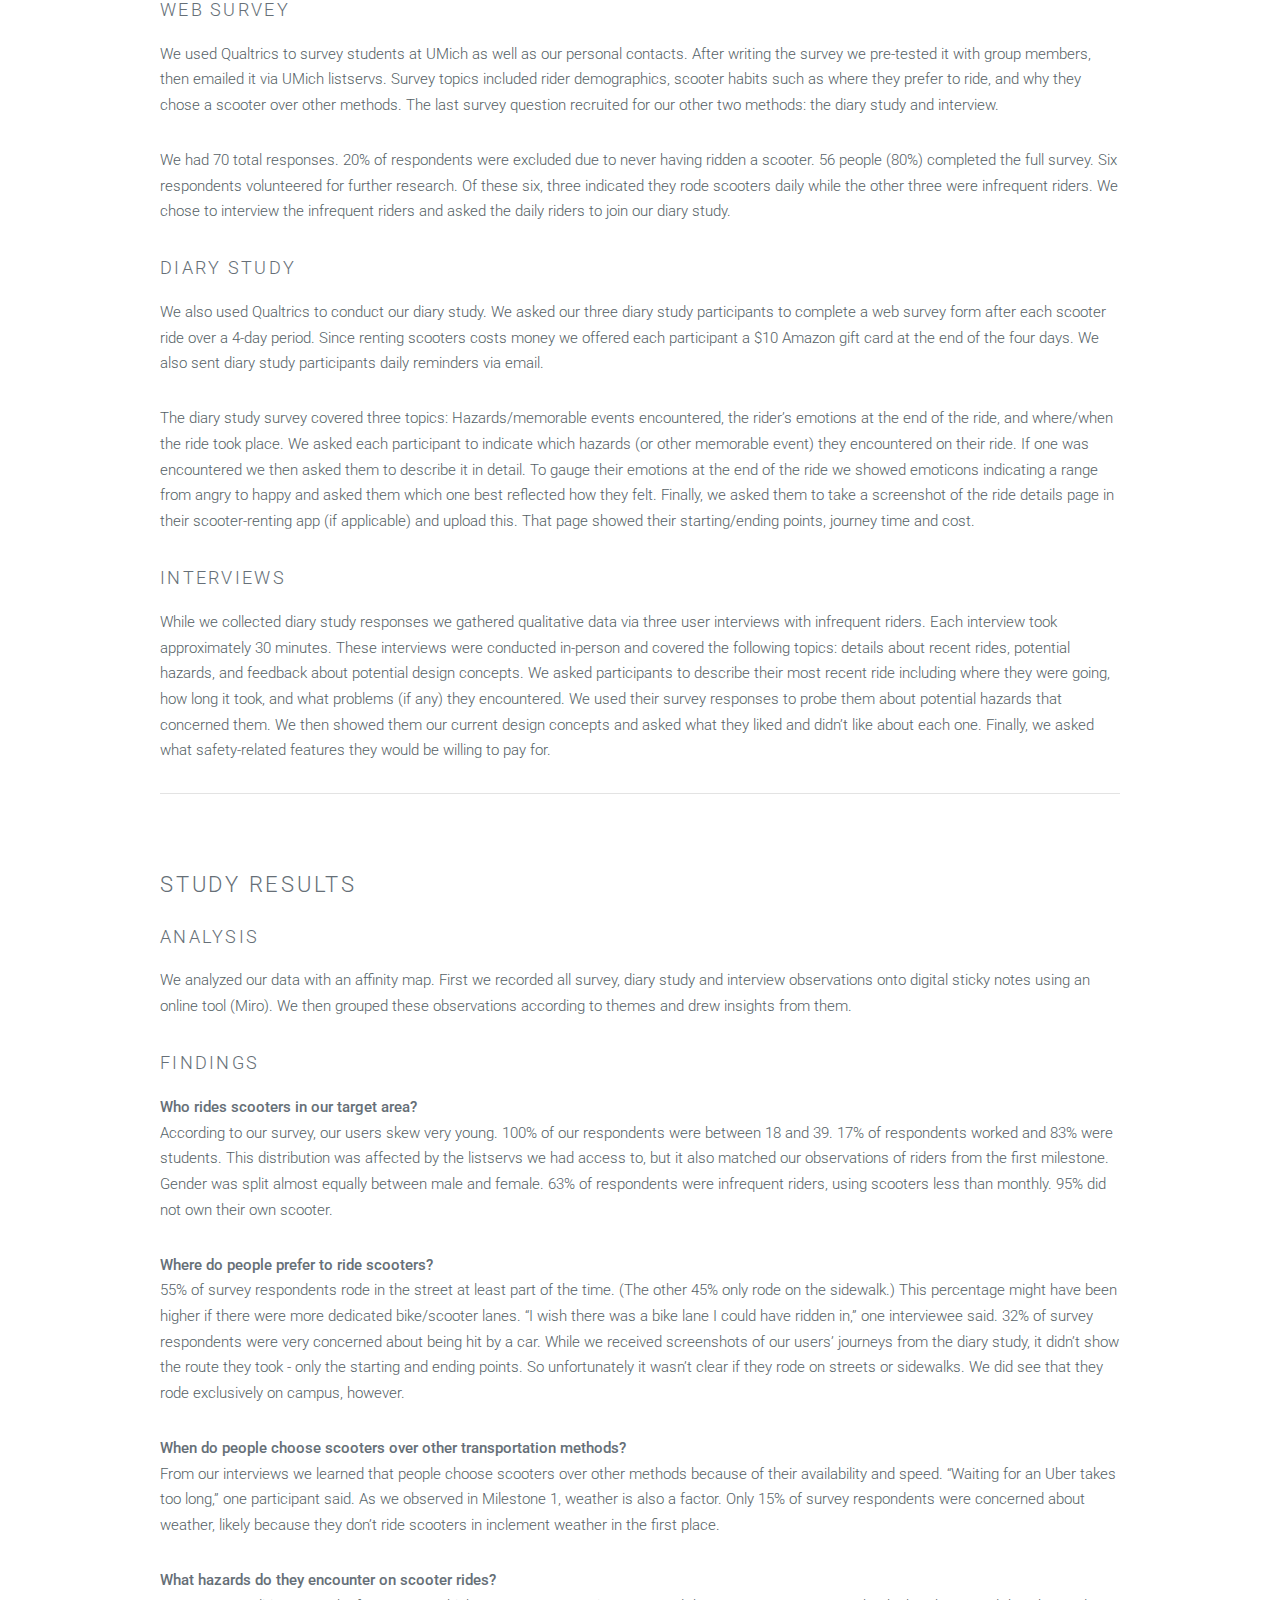
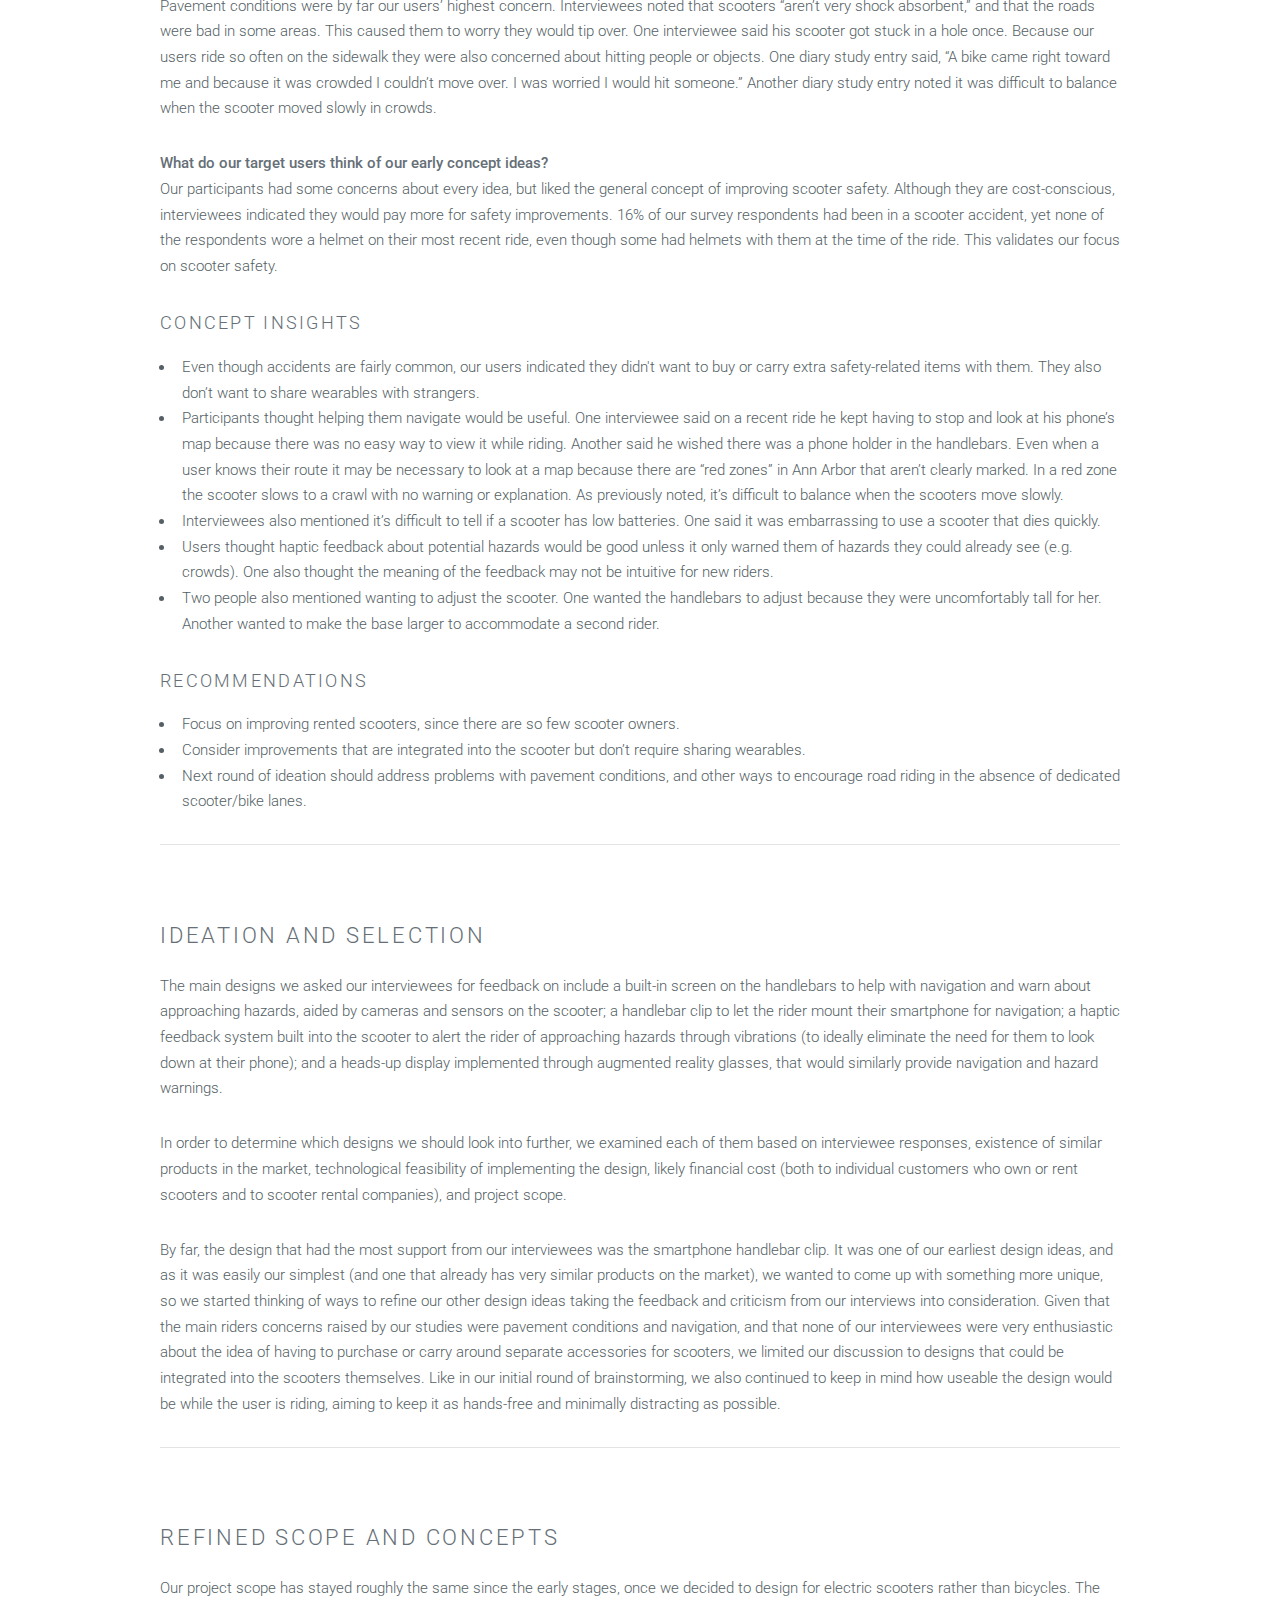
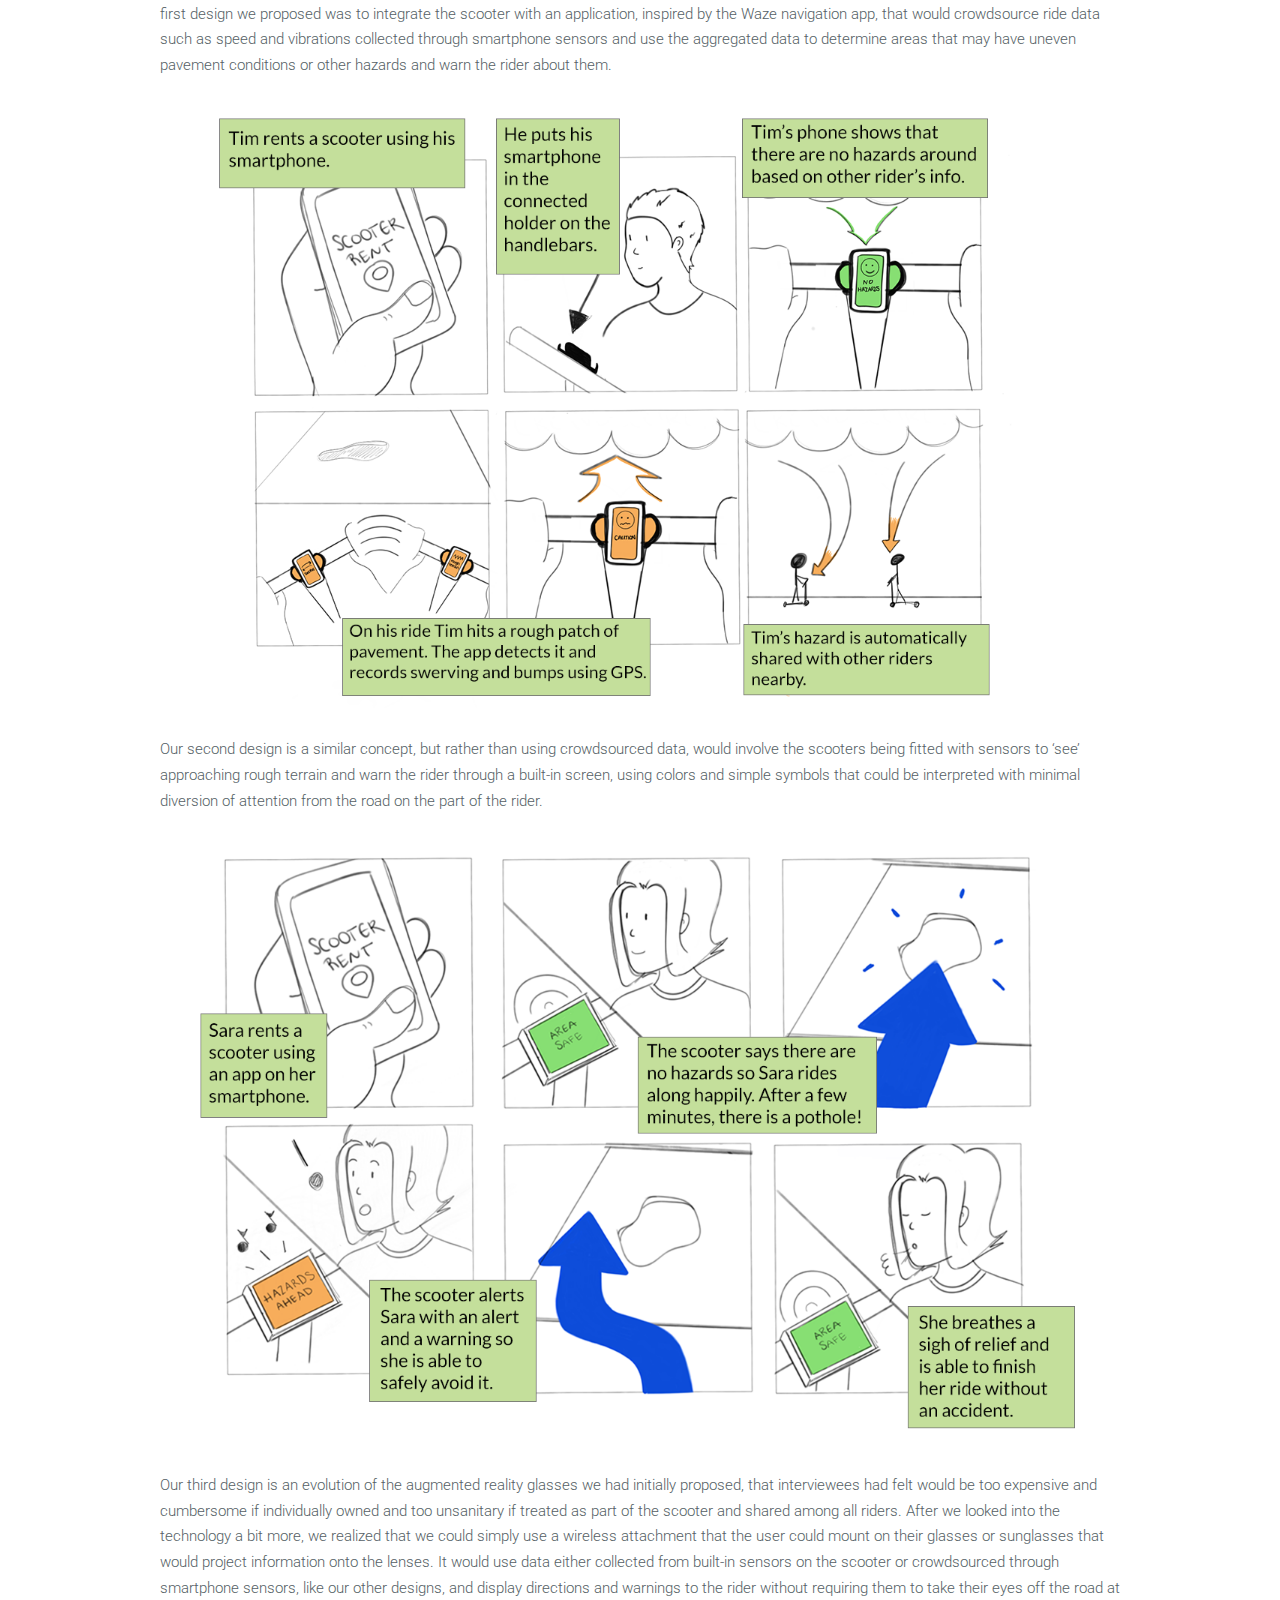
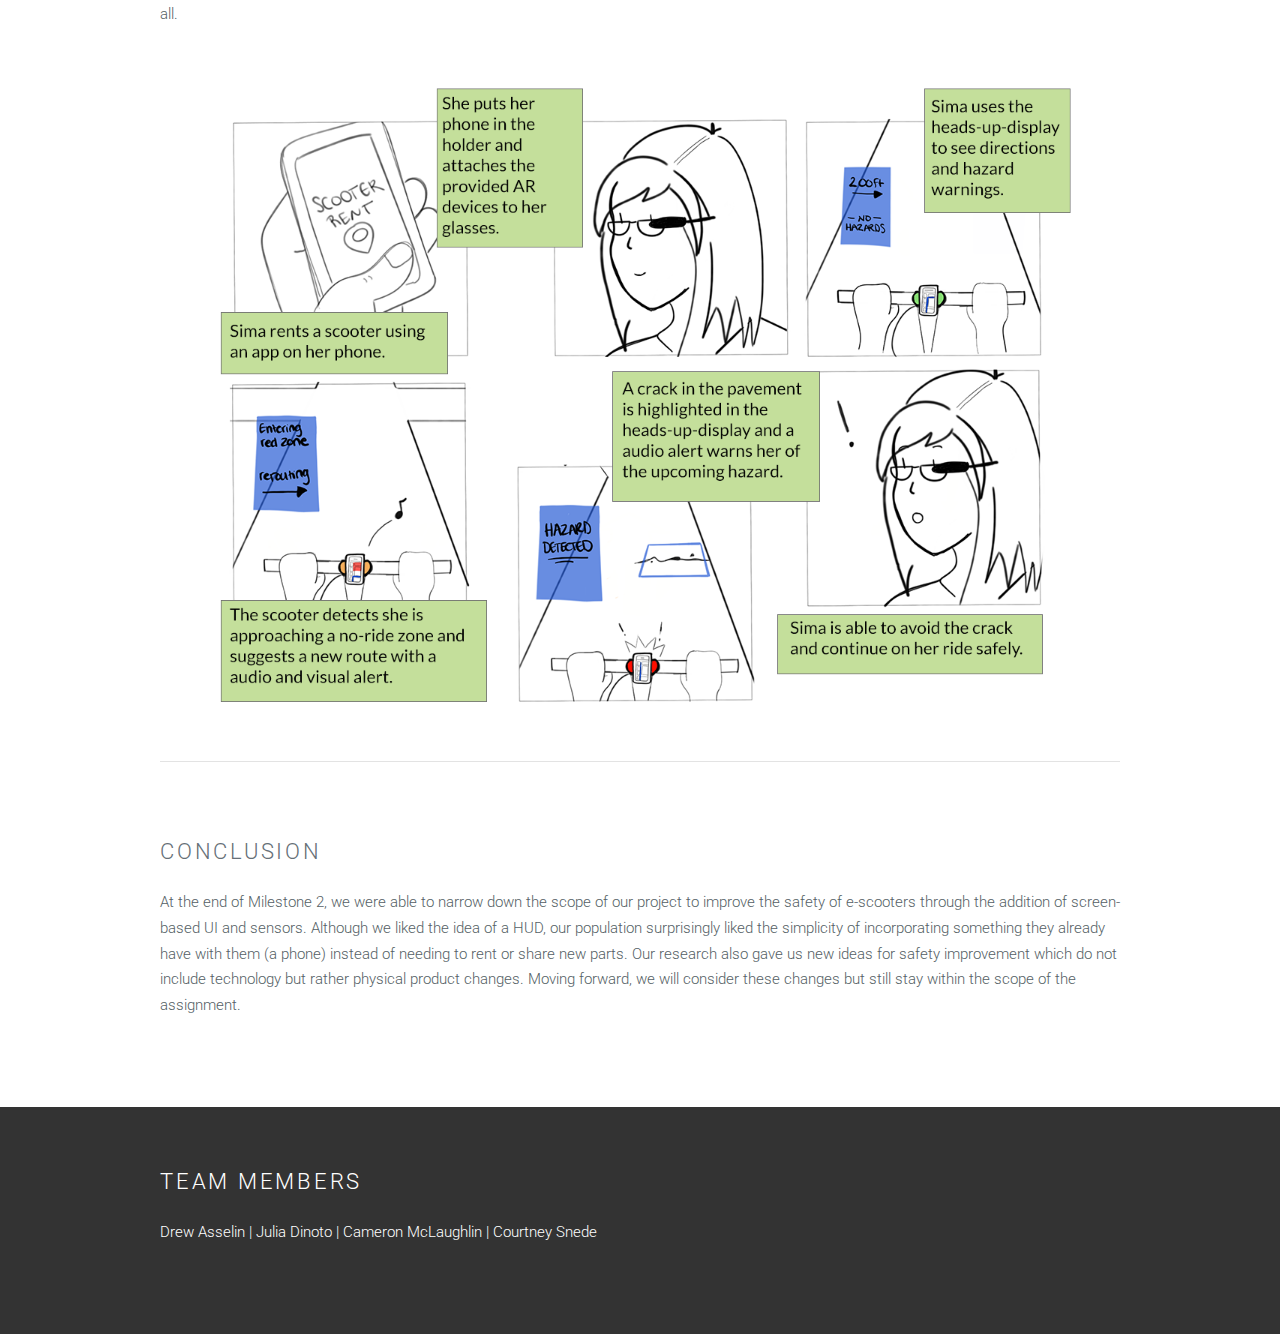
==== commit c4e69b22: "removed instructions" ====
--- a/milestone2.html
+++ b/milestone2.html
@@ -53,7 +53,6 @@
 					<hr class="major" />
 					<section>
 						<h2>Study Design</h2>
-						<p>Describe the plan for your formative study and the rationale behind your plan. Give the details of how it was executed (number of participants, amount and types of data collected, times and locations observed, etc.).</p>
 						<h3>Research Questions</h3>
 						<p>We planned our study to answer the following questions and gain a better understanding of our target users:</p>
 						<ul>
@@ -115,11 +114,11 @@
 					<section>
 						<h2>Refined Scope and Concepts</h2>
 						<p>Our project scope has stayed roughly the same since the early stages, once we decided to design for electric scooters rather than bicycles. The first design we proposed was to integrate the scooter with an application, inspired by the Waze navigation app, that would crowdsource ride data such as speed and vibrations collected through smartphone sensors and use the aggregated data to determine areas that may have uneven pavement conditions or other hazards and warn the rider about them. </p>
-						<a href="#" class="image fit"><img src="images/storyboard1.png" alt="" /></a>
+						<a class="image fit"><img src="images/storyboard1.png" alt="" /></a>
 						<p>Our second design is a similar concept, but rather than using crowdsourced data, would involve the scooters being fitted with sensors to ‘see’ approaching rough terrain and warn the rider through a built-in screen, using colors and simple symbols that could be interpreted with minimal diversion of attention from the road on the part of the rider. </p>
-						<a href="#" class="image fit"><img src="images/storyboard2.png" alt="" /></a>
+						<a class="image fit"><img src="images/storyboard2.png" alt="" /></a>
 						<p>Our third design is an evolution of the augmented reality glasses we had initially proposed, that interviewees had felt would be too expensive and cumbersome if individually owned and too unsanitary if treated as part of the scooter and shared among all riders. After we looked into the technology a bit more, we realized that we could simply use a wireless attachment that the user could mount on their glasses or sunglasses that would project information onto the lenses. It would use data either collected from built-in sensors on the scooter or crowdsourced through smartphone sensors, like our other designs, and display directions and warnings to the rider without requiring them to take their eyes off the road at all.</p>
-						<a href="#" class="image fit"><img src="images/storyboard3.png" alt="" /></a>
+						<a class="image fit"><img src="images/storyboard3.png" alt="" /></a>
 					</section>
 					<hr class="major" />
 					<section>
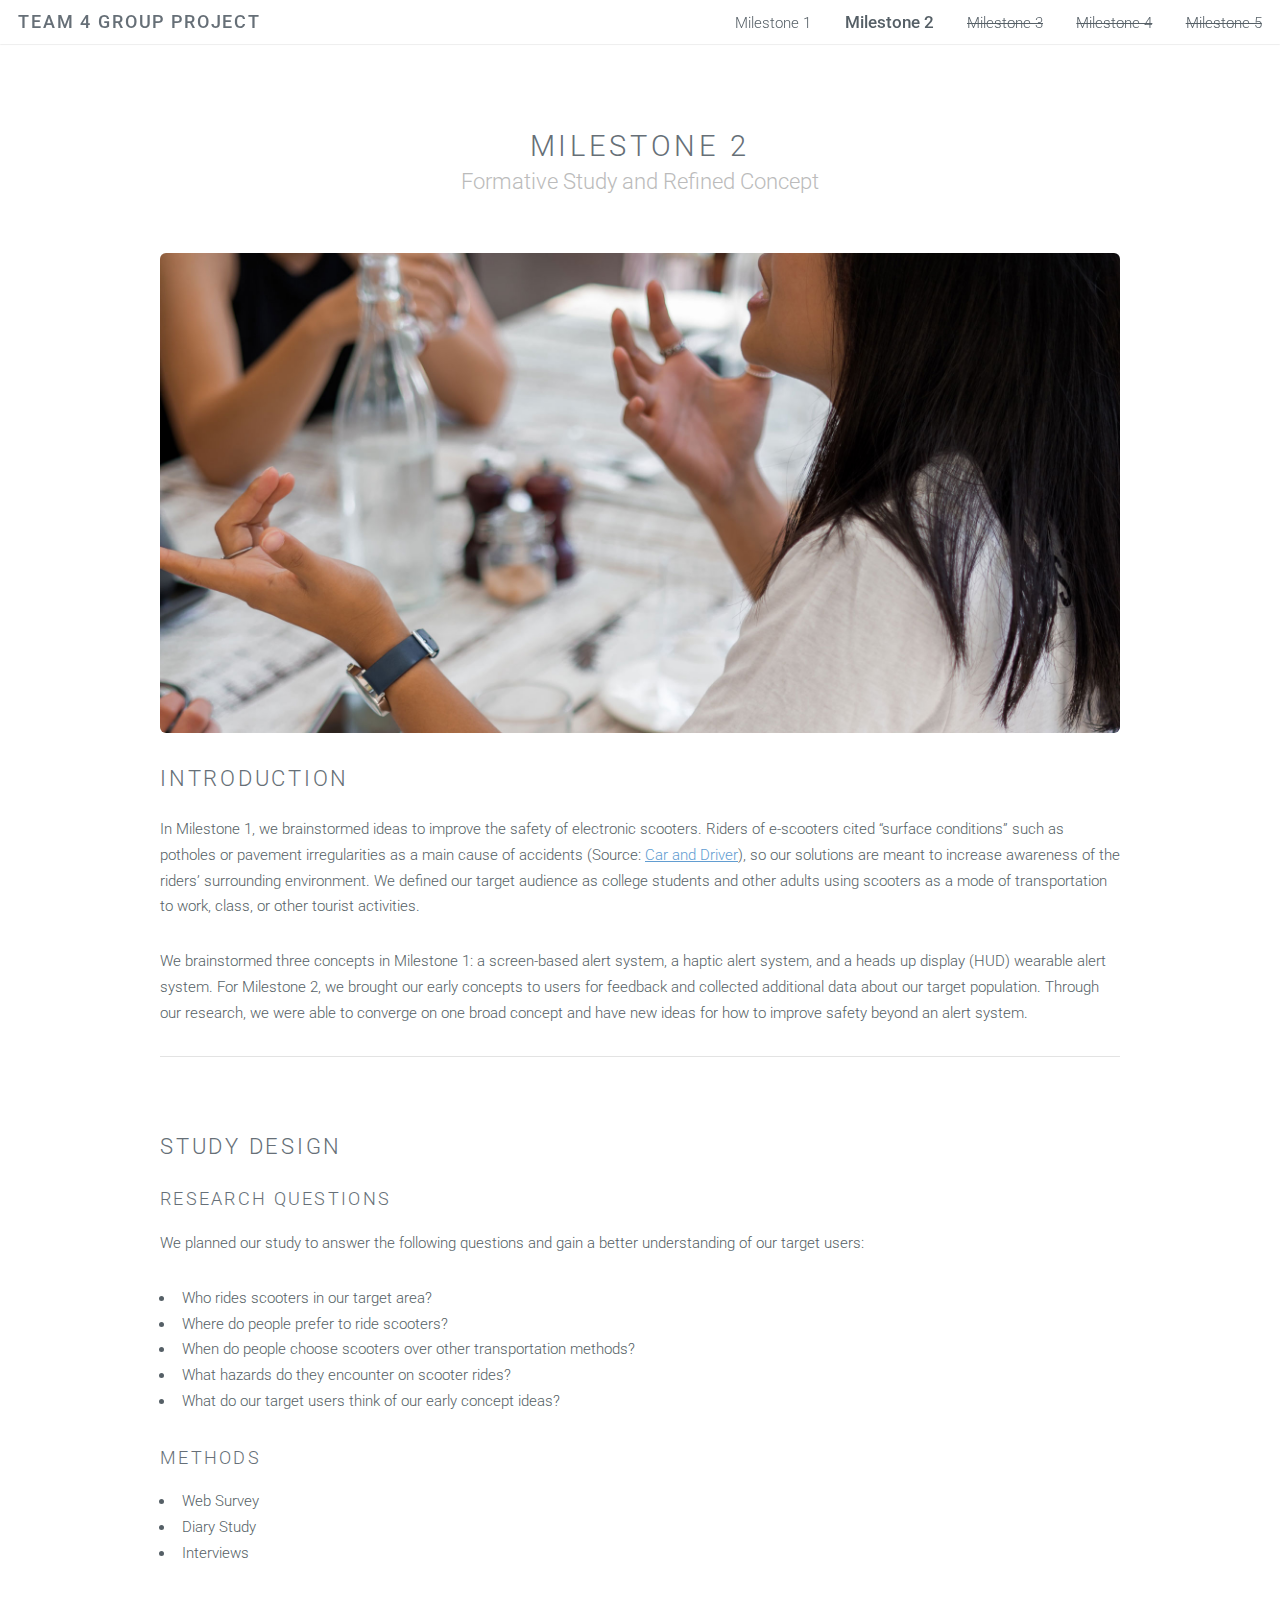
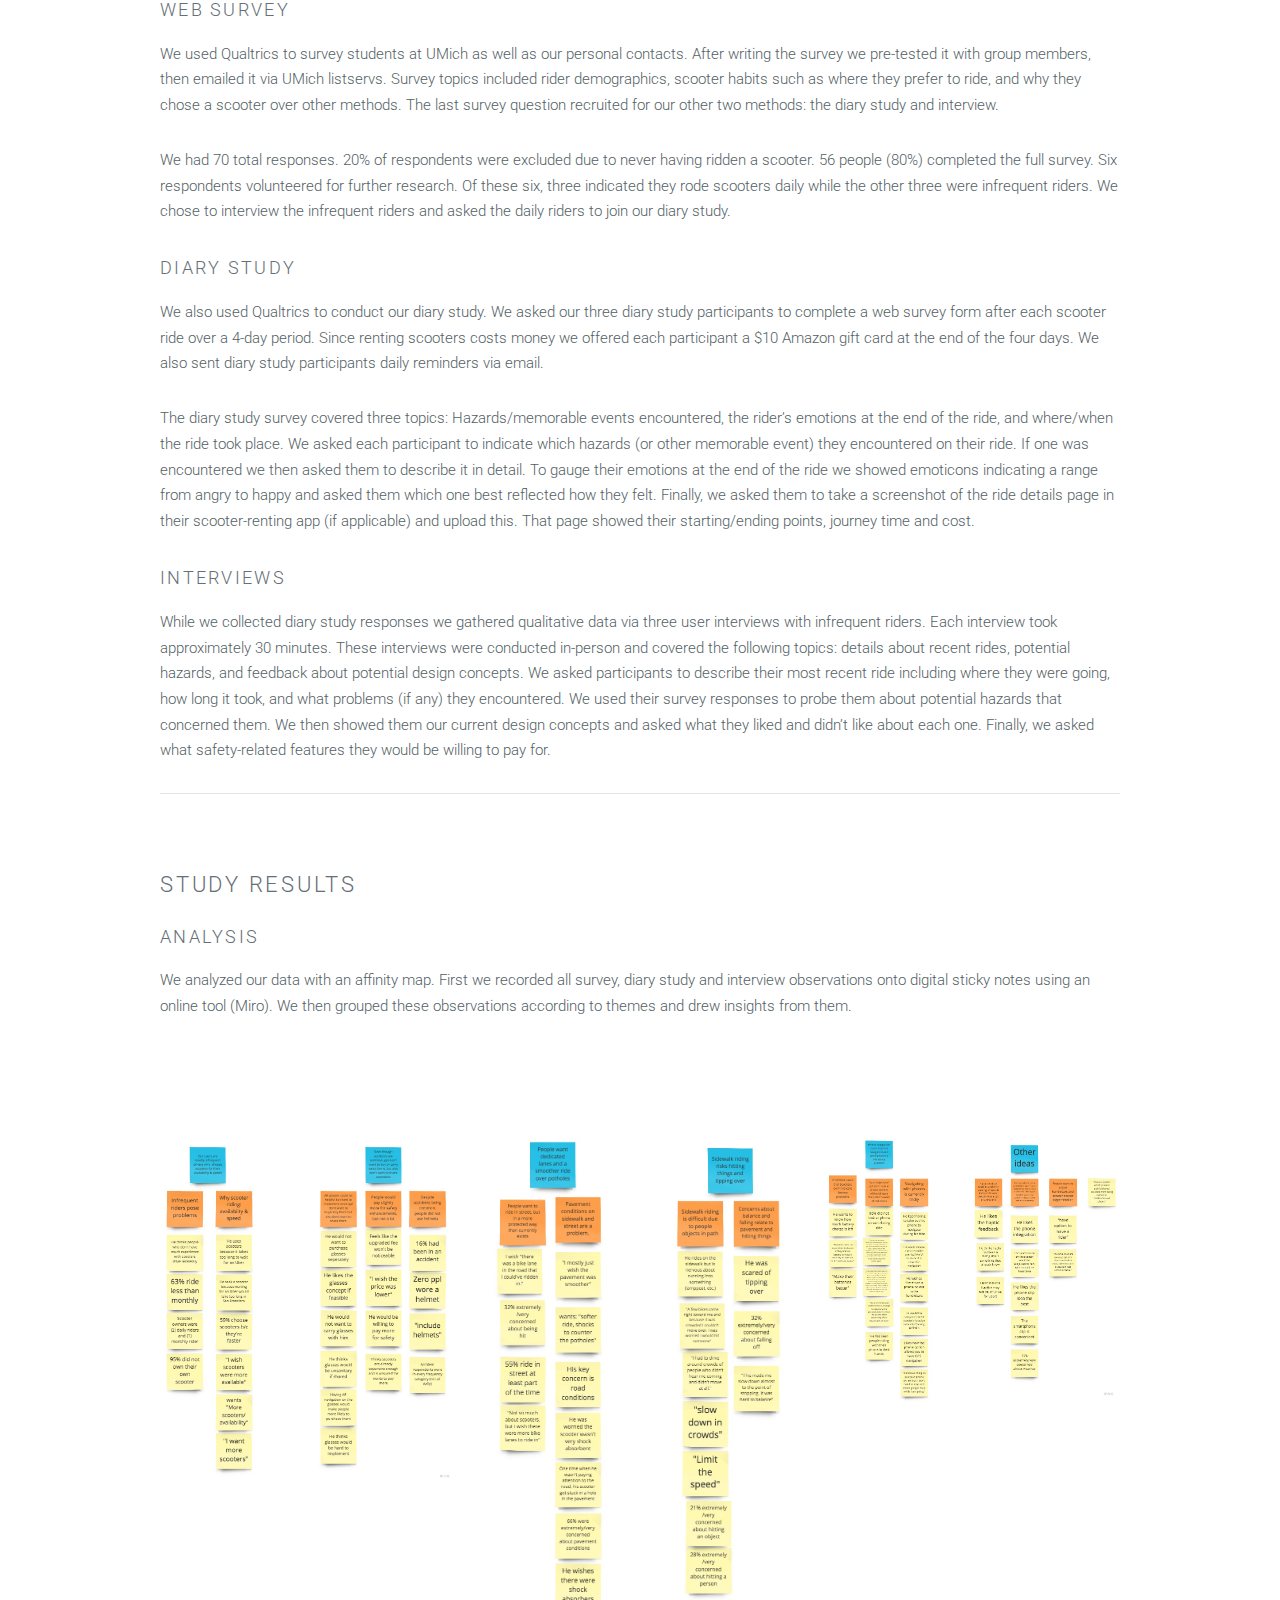
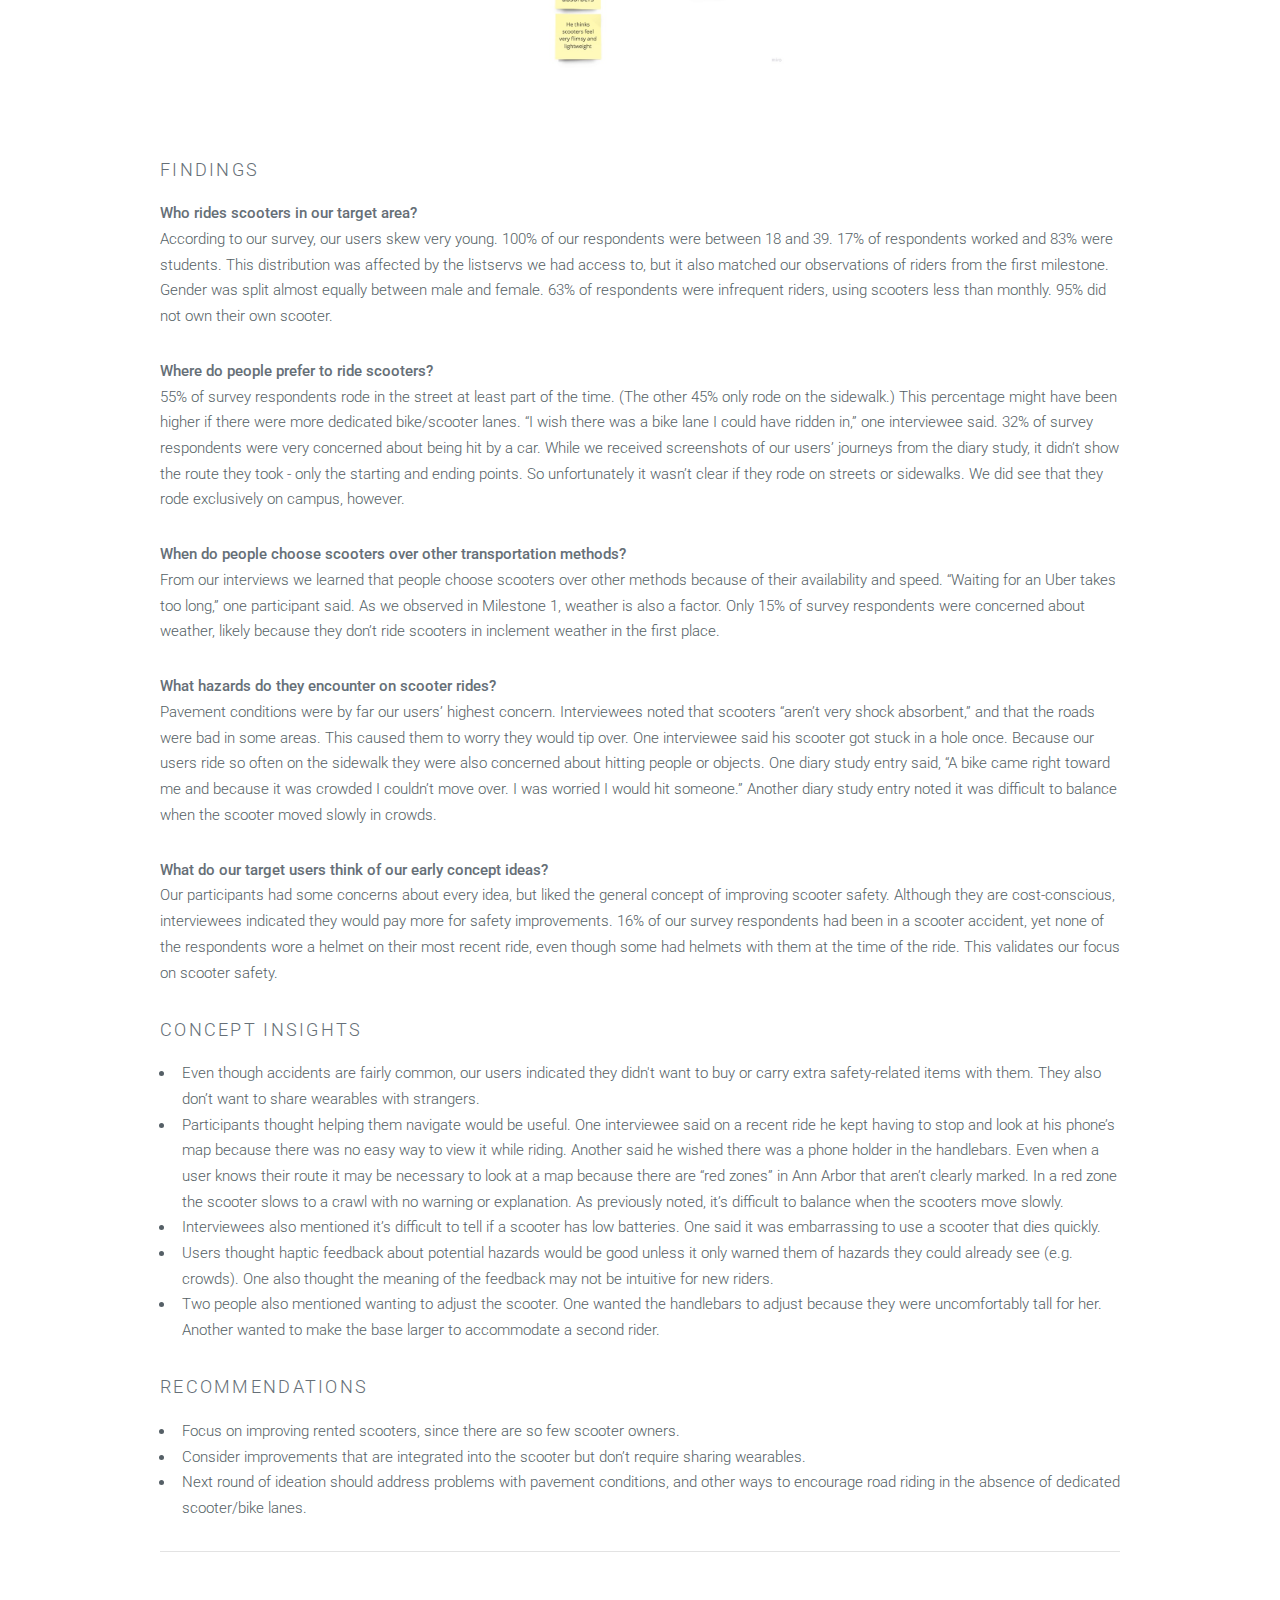
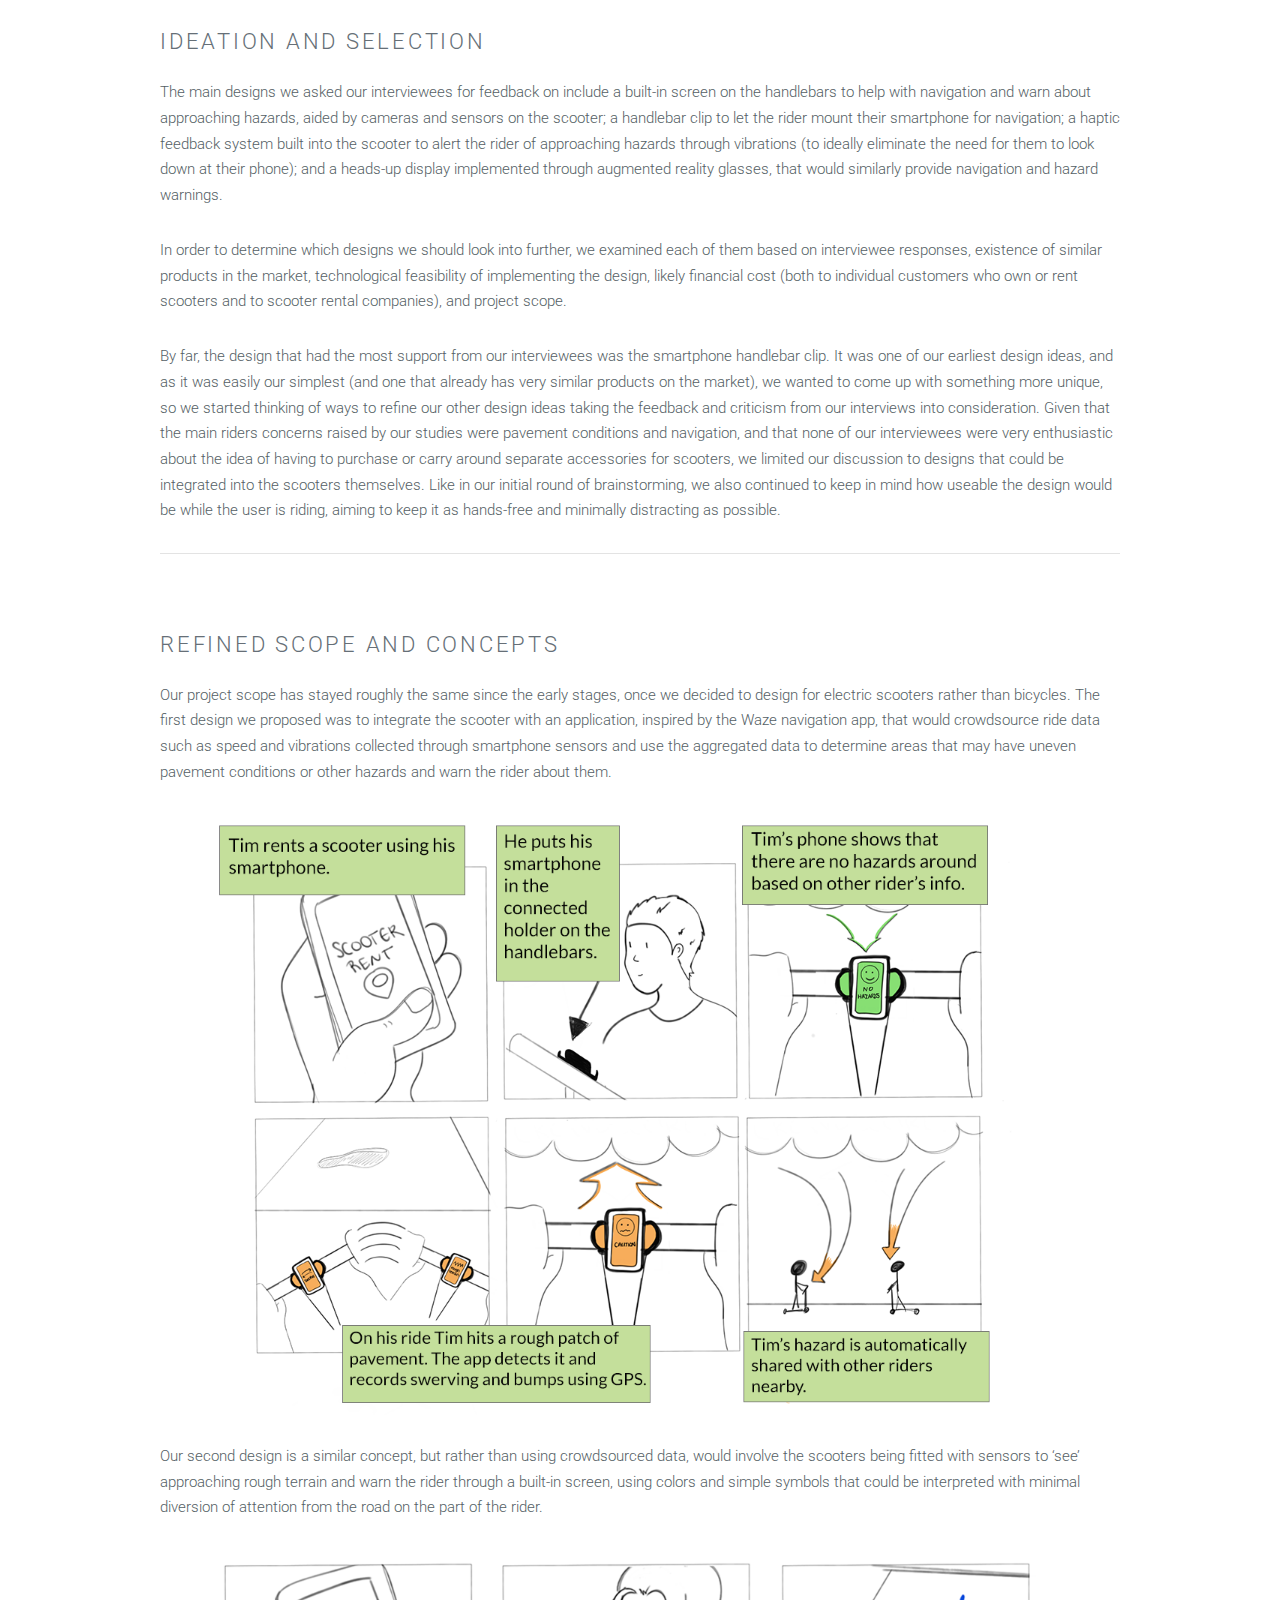
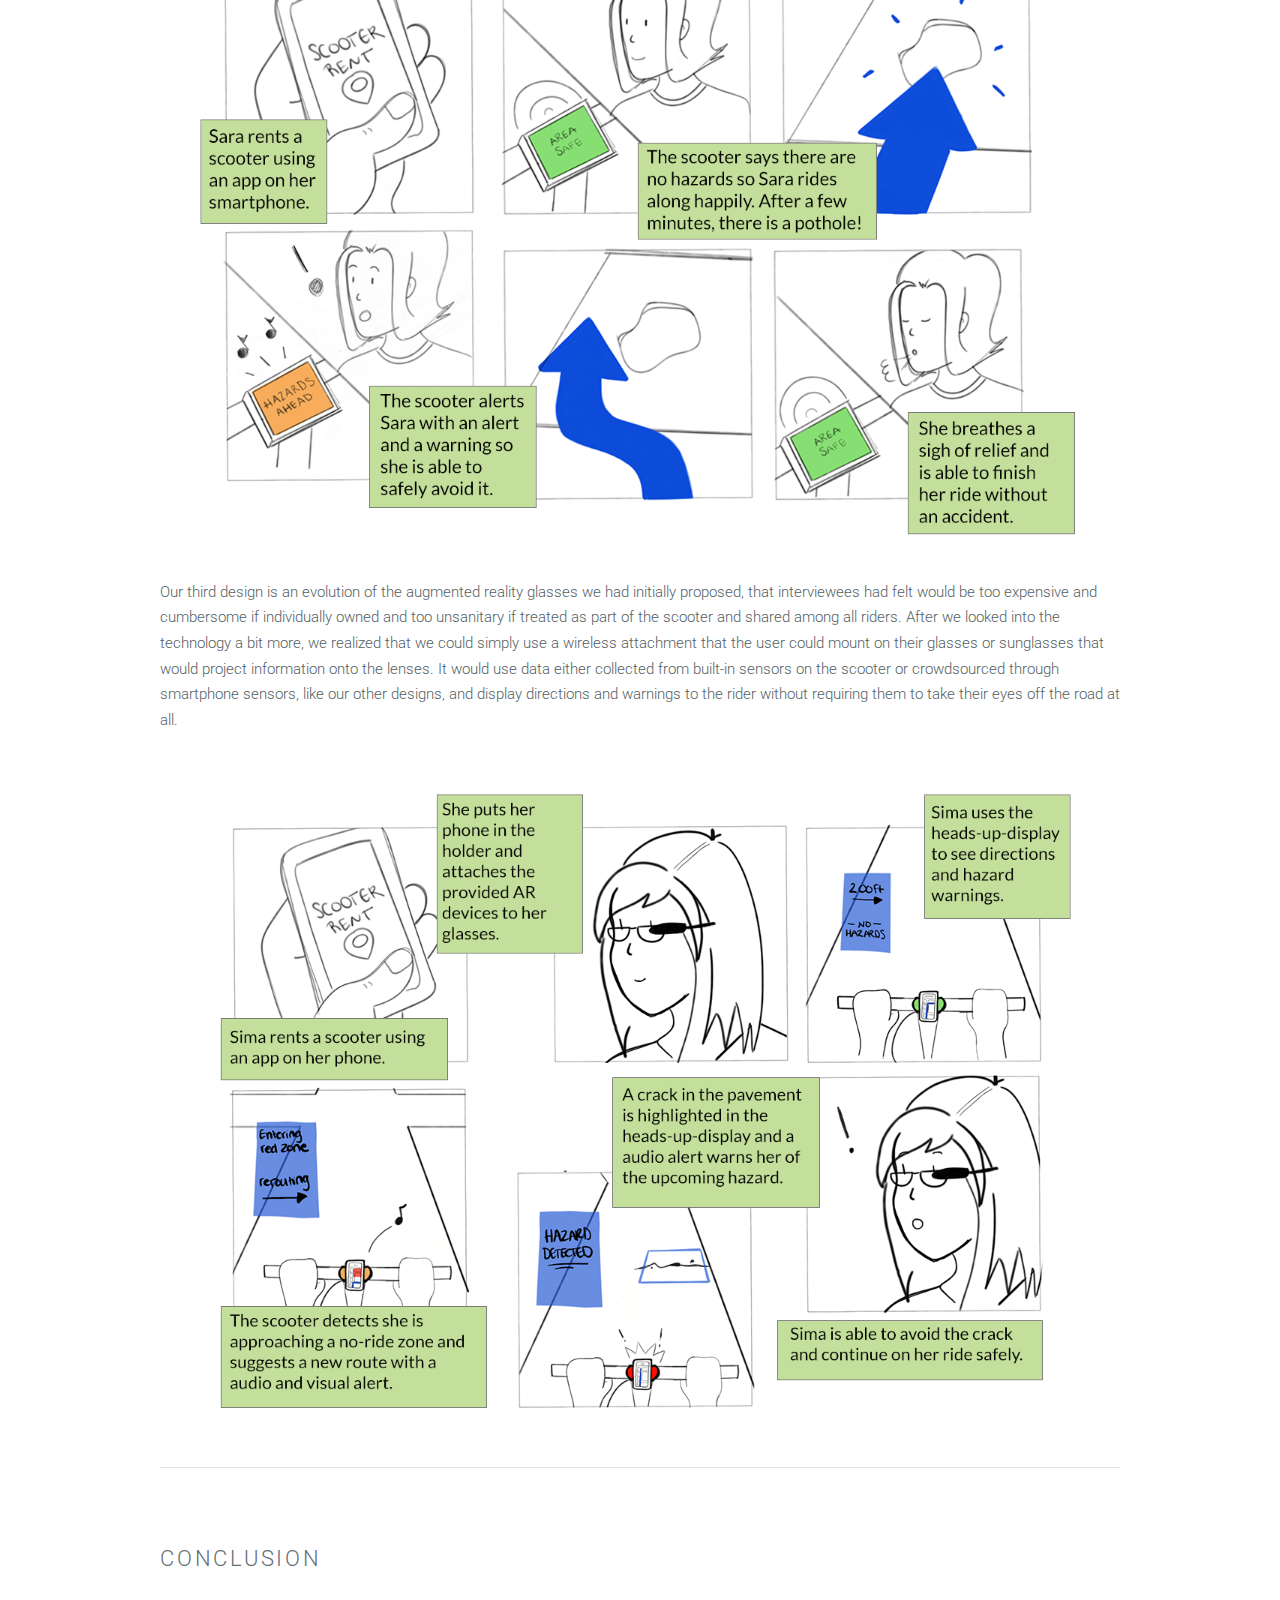
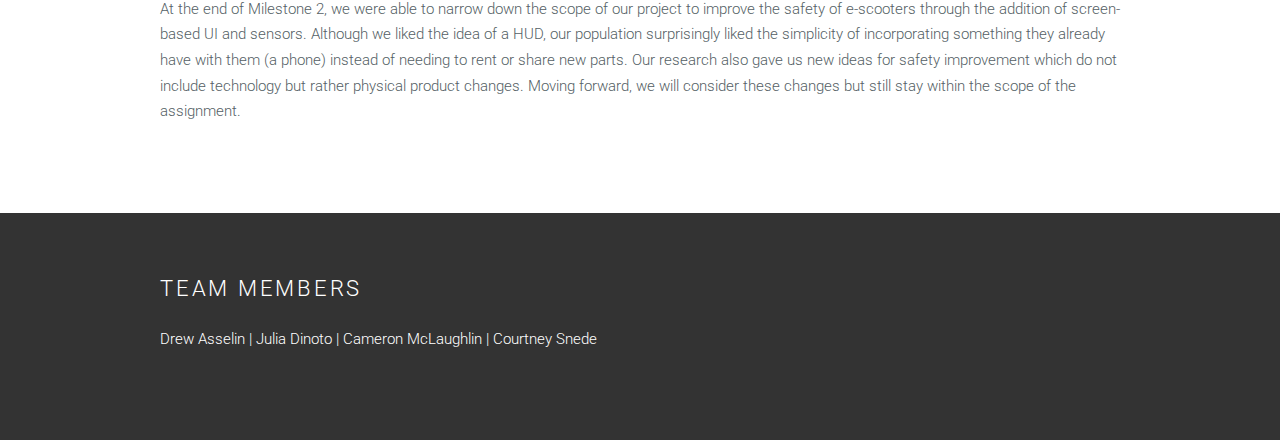
==== commit 619b0313: "miro images and alt text" ====
--- a/milestone2.html
+++ b/milestone2.html
@@ -82,6 +82,28 @@
 						<h2>Study Results</h2>
 						<h3>Analysis</h3>
 						<p>We analyzed our data with an affinity map. First we recorded all survey, diary study and interview observations onto digital sticky notes using an online tool (Miro). We then grouped these observations according to themes and drew insights from them.</p>
+
+						<section class="wrapper style1">
+							<div class="container">
+								<div class="row">
+									<div class="4u">
+										<section>
+											<a href="images/mira-1.jpg" target="_blank"><img src="images/mira-1.jpg" alt="affinity board with key topics highlighting that users are mostly infrequent drivers who pick scooters because of their availablity and speed, and that users are not interested in buying additional devices or using shared ones provided with the scooter" class="image fit" /></a>
+										</section>
+									</div>
+									<div class="4u">
+										<section>
+												<a href="images/mira-2.jpg" target="_blank"><img src="images/mira-2.jpg" alt="affinity board with key topics highlighting that users want dedicated lines for scooters with a smoother ride over potholes, and that they see riding on the sidewalk as a risk to pedestrians or tipping" class="image fit" /></a>
+									</div>
+									<div class="4u">
+										<section>
+											<a href="images/mira-3.jpg" target="_blank"><img src="images/mira-3.jpg" alt="affinity board with key topics highlighting that users would like phone holder and integation to give them nagivation and info about scooter battery life" class="image fit" /></a>
+										</section>
+									</div>
+								</div>
+							</div>
+						</section>
+
 						<h3>Findings</h3>
 						<p><b>Who rides scooters in our target area?</b><br>According to our survey, our users skew very young. 100% of our respondents were between 18 and 39. 17% of respondents worked and 83% were students. This distribution was affected by the listservs we had access to, but it also matched our observations of riders from the first milestone. Gender was split almost equally between male and female. 63% of respondents were infrequent riders, using scooters less than monthly. 95% did not own their own scooter.</p>
 						<p><b>Where do people prefer to ride scooters?</b><br>55% of survey respondents rode in the street at least part of the time. (The other 45% only rode on the sidewalk.) This percentage might have been higher if there were more dedicated bike/scooter lanes. “I wish there was a bike lane I could have ridden in,” one interviewee said. 32% of survey respondents were very concerned about being hit by a car. While we received screenshots of our users’ journeys from the diary study, it didn’t show the route they took - only the starting and ending points. So unfortunately it wasn’t clear if they rode on streets or sidewalks. We did see that they rode exclusively on campus, however.</p>
@@ -114,11 +136,11 @@
 					<section>
 						<h2>Refined Scope and Concepts</h2>
 						<p>Our project scope has stayed roughly the same since the early stages, once we decided to design for electric scooters rather than bicycles. The first design we proposed was to integrate the scooter with an application, inspired by the Waze navigation app, that would crowdsource ride data such as speed and vibrations collected through smartphone sensors and use the aggregated data to determine areas that may have uneven pavement conditions or other hazards and warn the rider about them. </p>
-						<a class="image fit"><img src="images/storyboard1.png" alt="" /></a>
+						<a class="image fit"><img src="images/storyboard1.png" alt="storyboard showing the user Tim connecting his smartphone to a holder in a rented scooter and using crowdsourced information to get and share hazard data with other riders nearby" /></a>
 						<p>Our second design is a similar concept, but rather than using crowdsourced data, would involve the scooters being fitted with sensors to ‘see’ approaching rough terrain and warn the rider through a built-in screen, using colors and simple symbols that could be interpreted with minimal diversion of attention from the road on the part of the rider. </p>
-						<a class="image fit"><img src="images/storyboard2.png" alt="" /></a>
+						<a class="image fit"><img src="images/storyboard2.png" alt="storyboard showing the user Sara using a scooter with radar to detech approaching hazards and warn in advance so she can safely navigate around" /></a>
 						<p>Our third design is an evolution of the augmented reality glasses we had initially proposed, that interviewees had felt would be too expensive and cumbersome if individually owned and too unsanitary if treated as part of the scooter and shared among all riders. After we looked into the technology a bit more, we realized that we could simply use a wireless attachment that the user could mount on their glasses or sunglasses that would project information onto the lenses. It would use data either collected from built-in sensors on the scooter or crowdsourced through smartphone sensors, like our other designs, and display directions and warnings to the rider without requiring them to take their eyes off the road at all.</p>
-						<a class="image fit"><img src="images/storyboard3.png" alt="" /></a>
+						<a class="image fit"><img src="images/storyboard3.png" alt="storyboard showing the user Sima connecting her smartphone to the rented scooter and using a provided glasses attachment to use a HUD that displays navigation and hazards" /></a>
 					</section>
 					<hr class="major" />
 					<section>
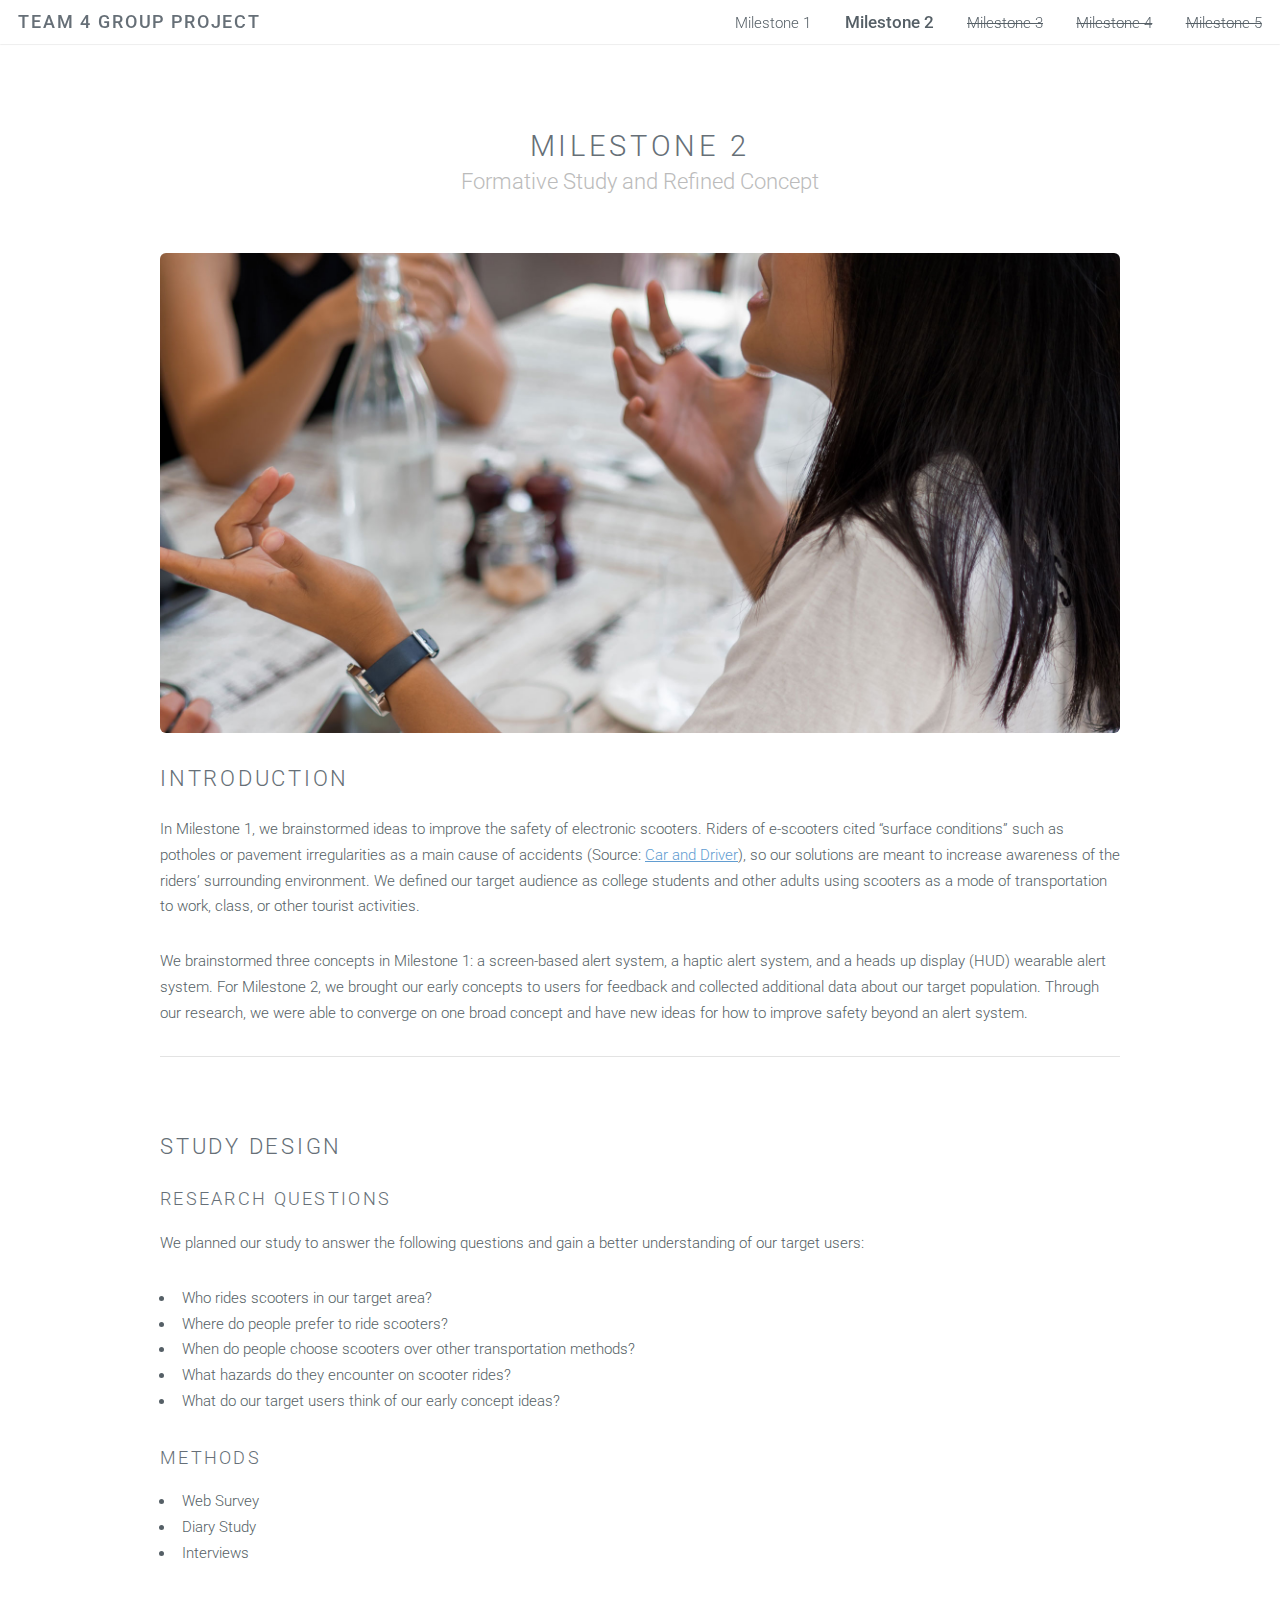
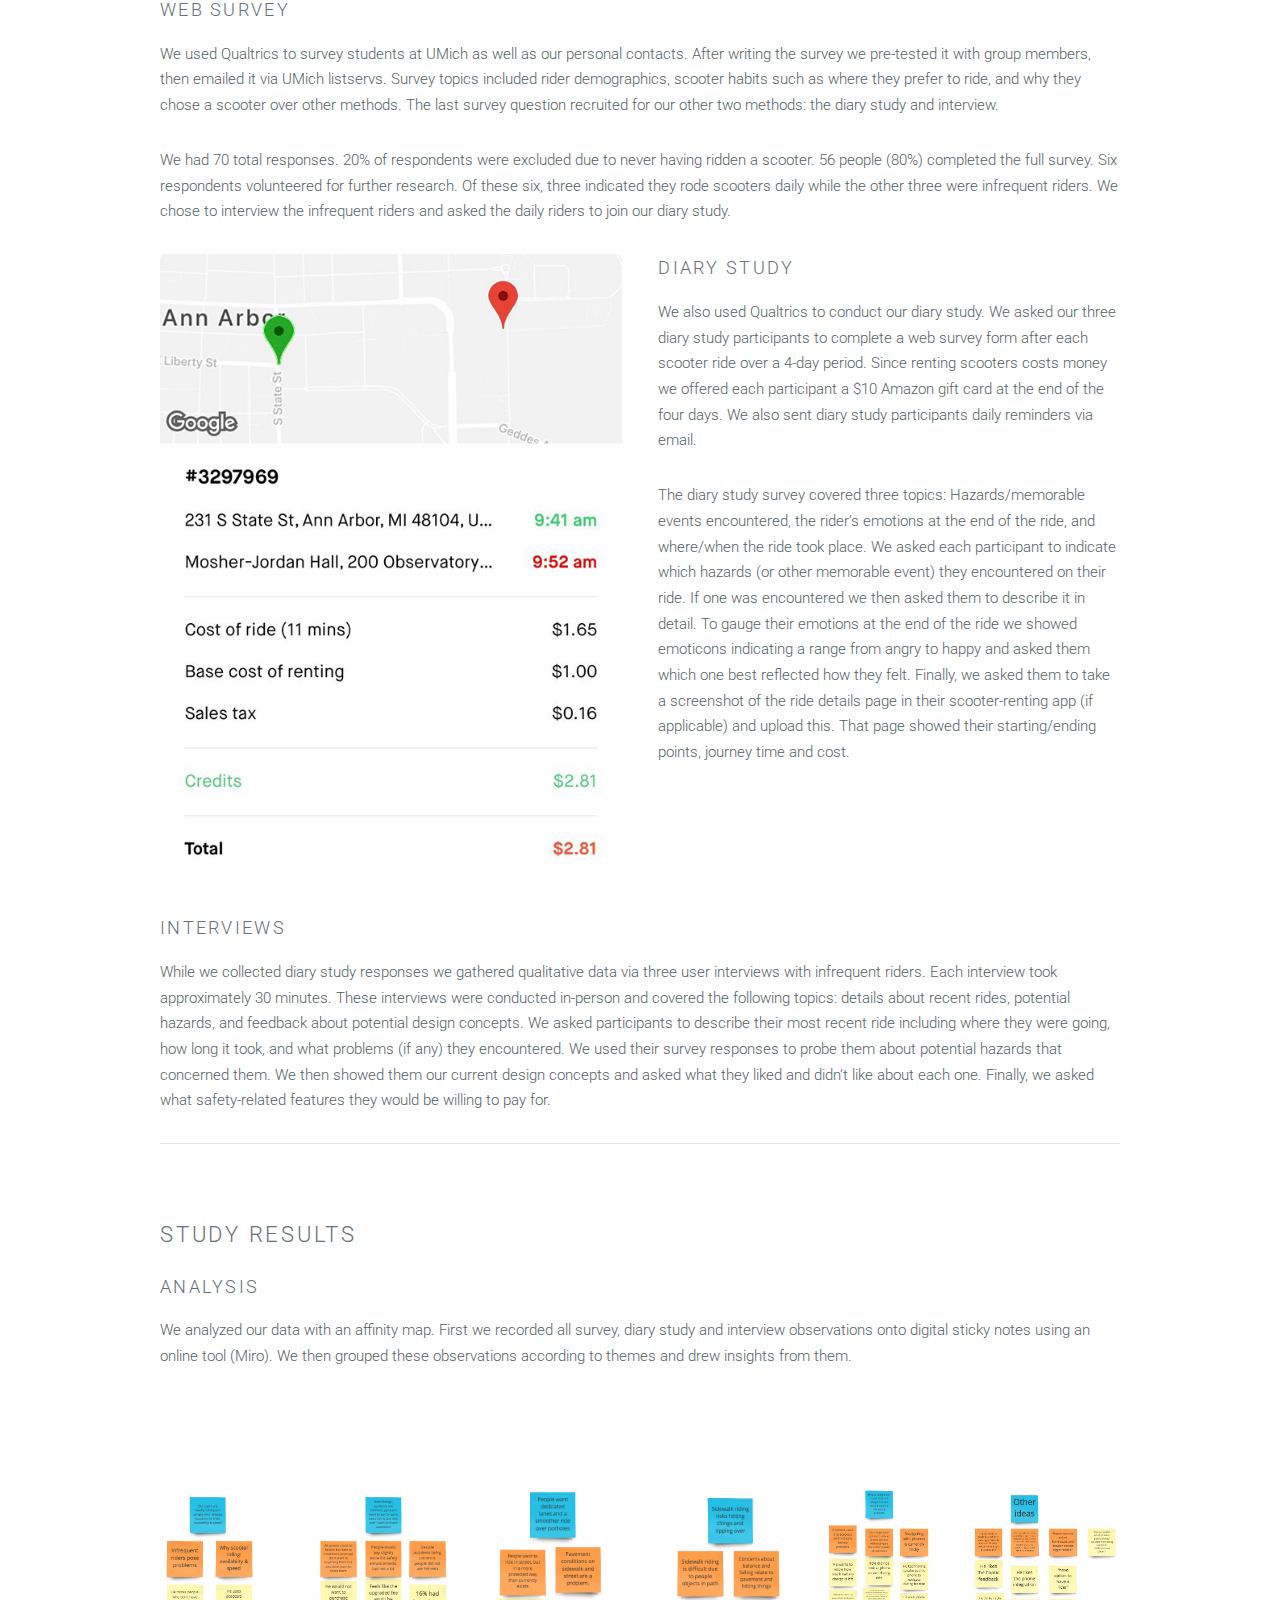
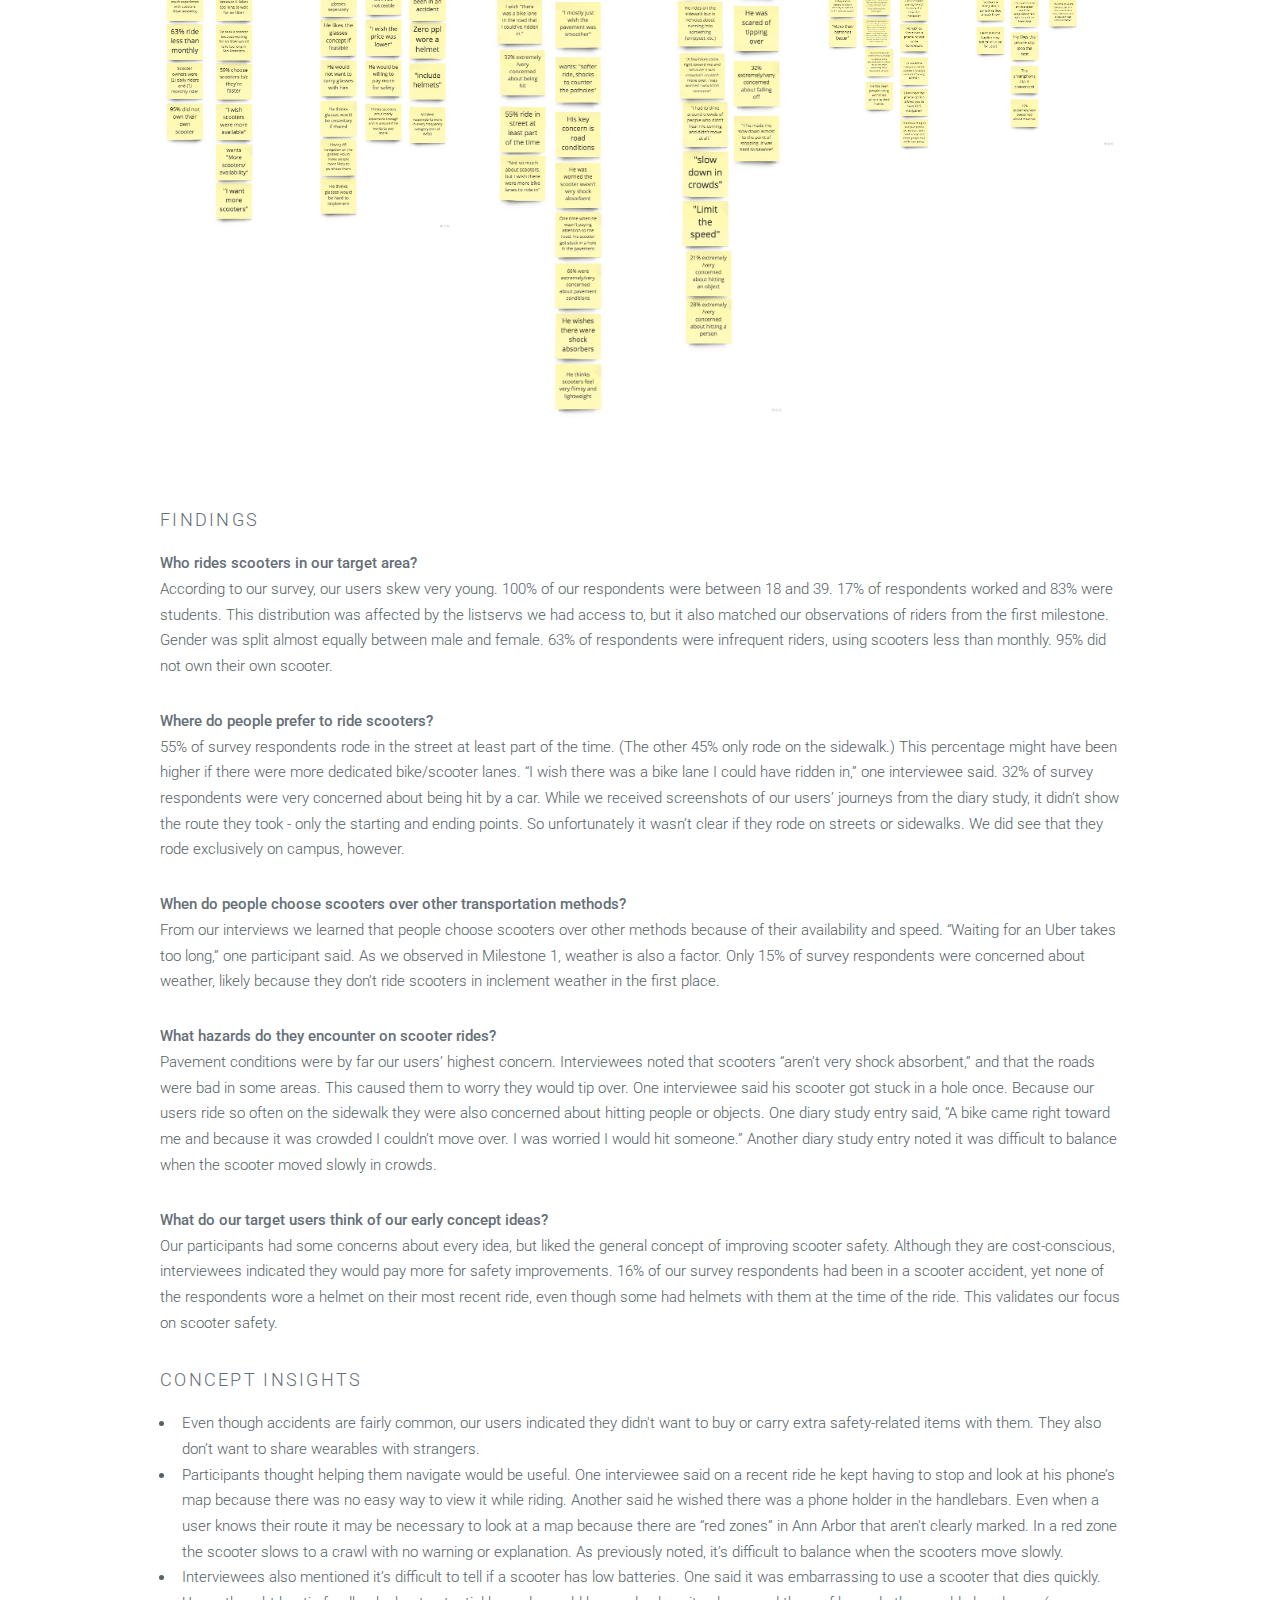
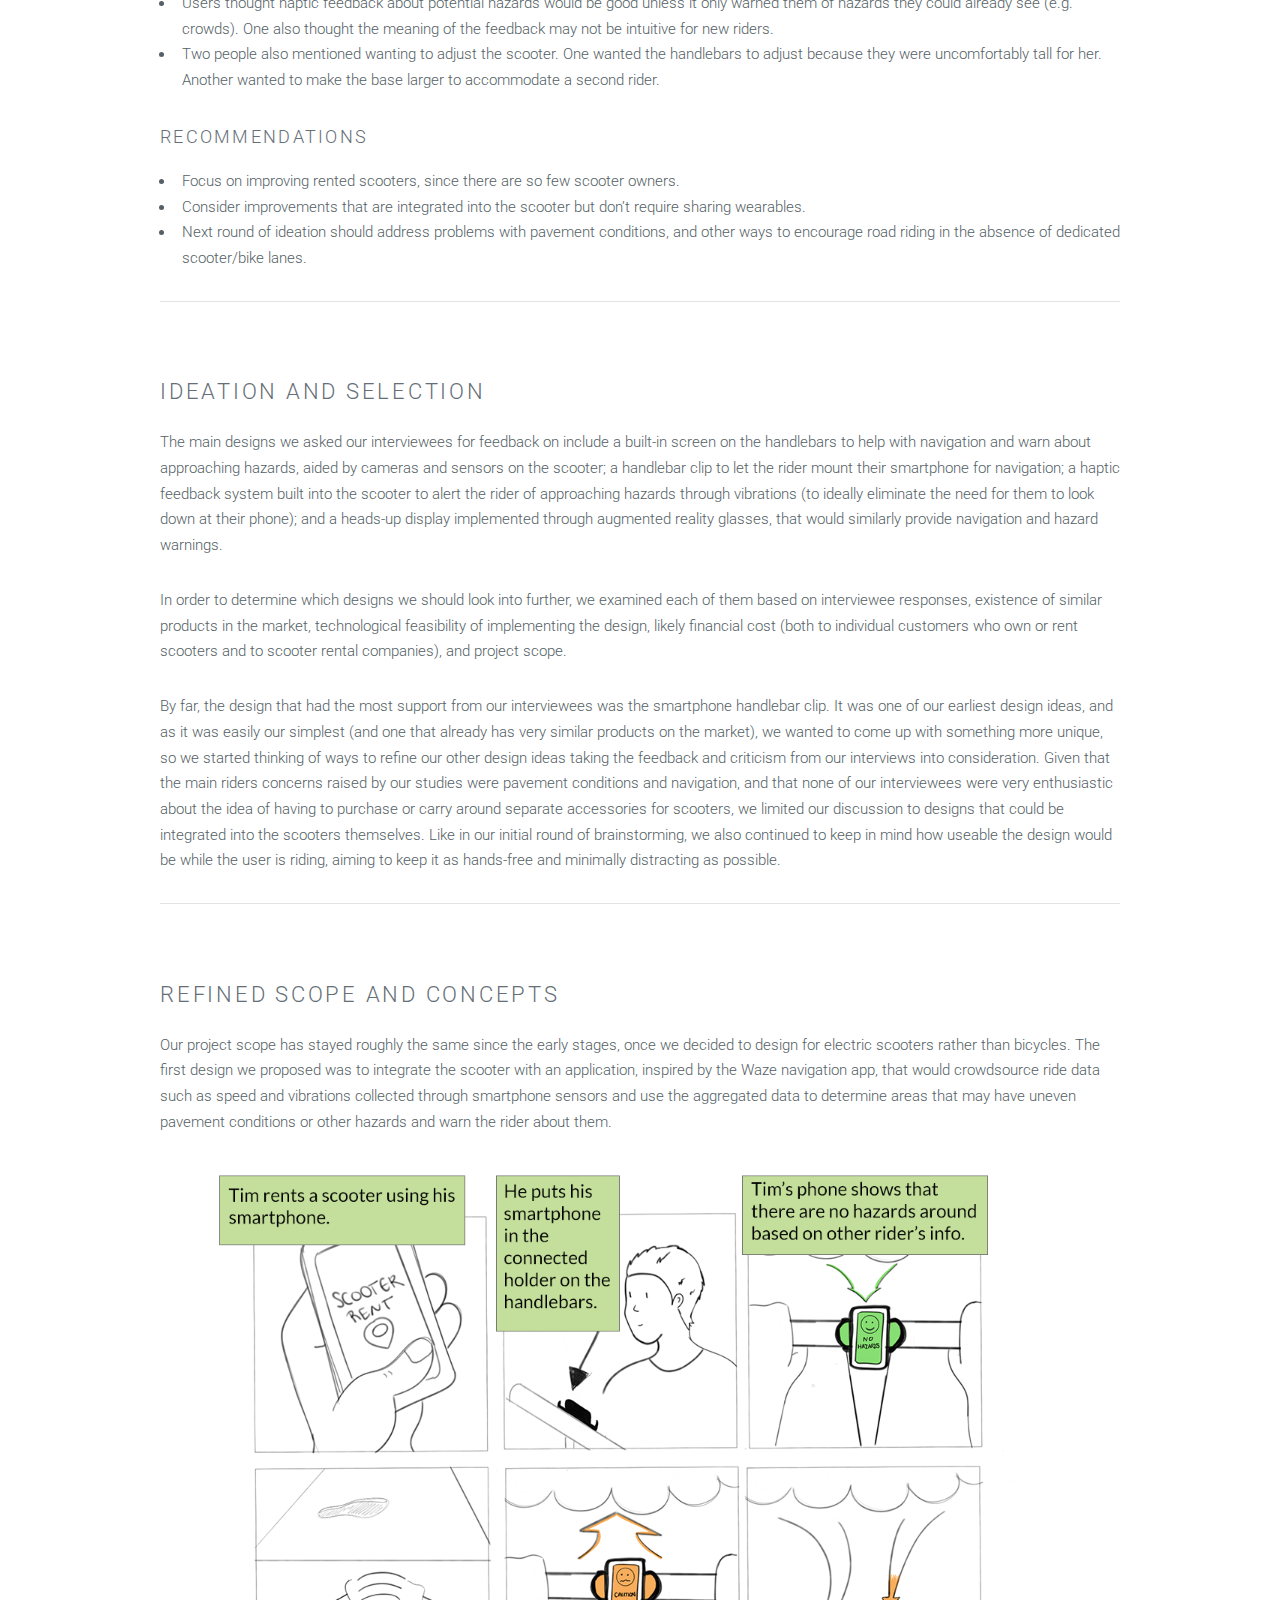
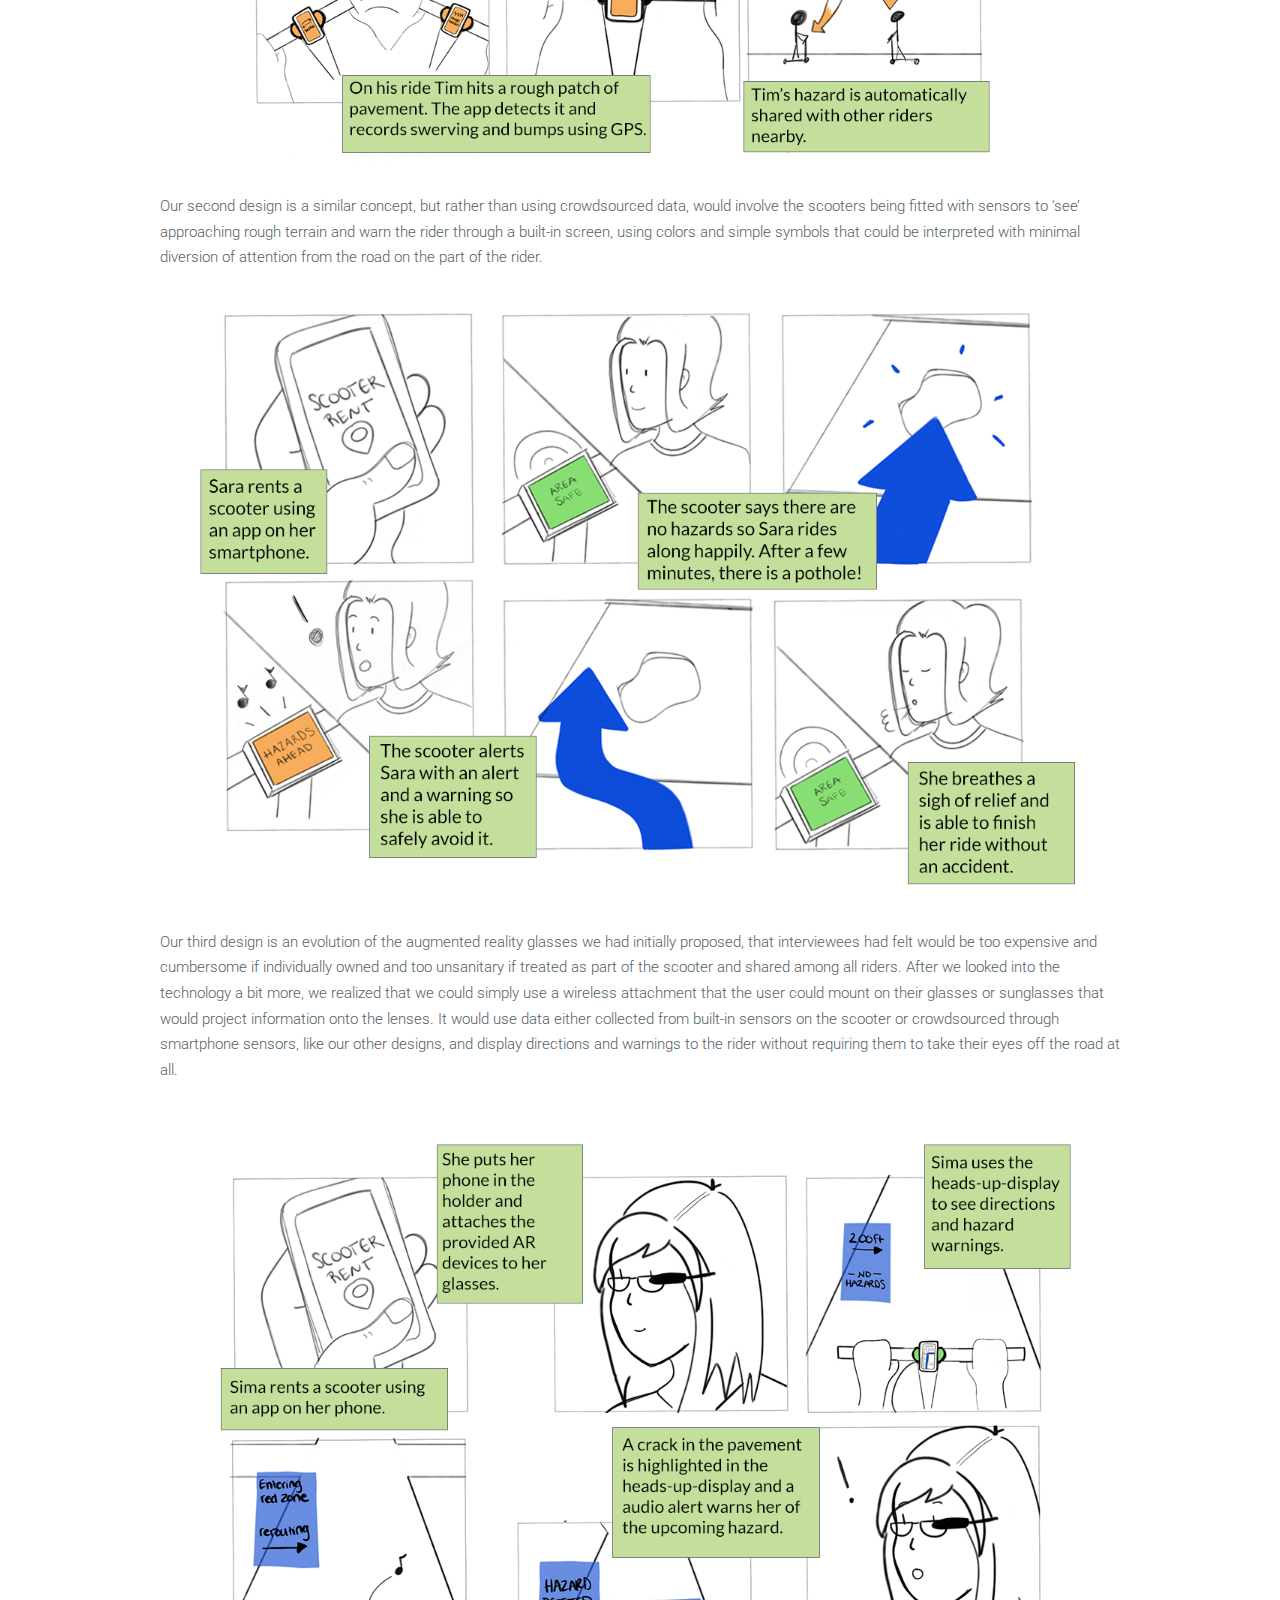
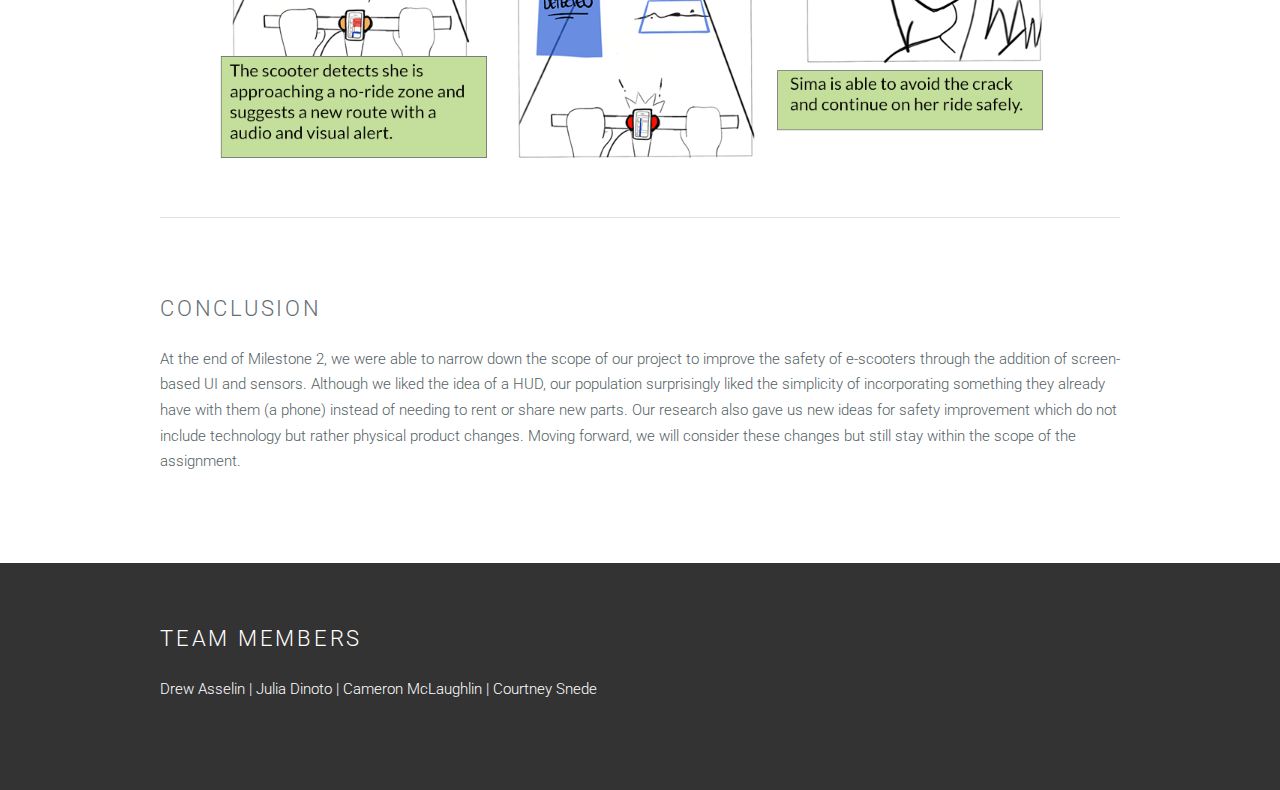
==== commit aa1a3243: "add screenshot and tweak link too full size image" ====
--- a/milestone2.html
+++ b/milestone2.html
@@ -71,9 +71,24 @@
 						<h3>Web Survey</h3>
 						<p>We used Qualtrics to survey students at UMich as well as our personal contacts. After writing the survey we pre-tested it with group members, then emailed it via UMich listservs. Survey topics included rider demographics, scooter habits such as where they prefer to ride, and why they chose a scooter over other methods. The last survey question recruited for our other two methods: the diary study and interview.</p>
 						<p>We had 70 total responses. 20% of respondents were excluded due to never having ridden a scooter. 56 people (80%) completed the full survey. Six respondents volunteered for further research. Of these six, three indicated they rode scooters daily while the other three were infrequent riders. We chose to interview the infrequent riders and asked the daily riders to join our diary study.</p>
-						<h3>Diary Study</h3>
-						<p>We also used Qualtrics to conduct our diary study. We asked our three diary study participants to complete a web survey form after each scooter ride over a 4-day period. Since renting scooters costs money we offered each participant a $10 Amazon gift card at the end of the four days. We also sent diary study participants daily reminders via email.</p>
-						<p>The diary study survey covered three topics: Hazards/memorable events encountered, the rider’s emotions at the end of the ride, and where/when the ride took place. We asked each participant to indicate which hazards (or other memorable event) they encountered on their ride. If one was encountered we then asked them to describe it in detail. To gauge their emotions at the end of the ride we showed emoticons indicating a range from angry to happy and asked them which one best reflected how they felt. Finally, we asked them to take a screenshot of the ride details page in their scooter-renting app (if applicable) and upload this. That page showed their starting/ending points, journey time and cost.</p>
+						<section class="wrapper" style="padding:0px;">
+							<div class="container">
+								<div class="row">
+									<div class="6u">
+										<section>
+											<img src="images/diary-study.jpg" alt="a screetshot from the spin app of a diary study participant's ride from State street to Jordan Hall" class="image fit" style="margin:0;"/>
+										</section>
+									</div>
+									<div class="6u">
+										<section>
+											<h3>Diary Study</h3>
+											<p>We also used Qualtrics to conduct our diary study. We asked our three diary study participants to complete a web survey form after each scooter ride over a 4-day period. Since renting scooters costs money we offered each participant a $10 Amazon gift card at the end of the four days. We also sent diary study participants daily reminders via email.</p>
+											<p>The diary study survey covered three topics: Hazards/memorable events encountered, the rider’s emotions at the end of the ride, and where/when the ride took place. We asked each participant to indicate which hazards (or other memorable event) they encountered on their ride. If one was encountered we then asked them to describe it in detail. To gauge their emotions at the end of the ride we showed emoticons indicating a range from angry to happy and asked them which one best reflected how they felt. Finally, we asked them to take a screenshot of the ride details page in their scooter-renting app (if applicable) and upload this. That page showed their starting/ending points, journey time and cost.</p>
+										</section>
+									</div>
+								</div>
+							</div>
+						</section>
 						<h3>Interviews</h3>
 						<p>While we collected diary study responses we gathered qualitative data via three user interviews with infrequent riders. Each interview took approximately 30 minutes. These interviews were conducted in-person and covered the following topics: details about recent rides, potential hazards, and feedback about potential design concepts. We asked participants to describe their most recent ride including where they were going, how long it took, and what problems (if any) they encountered. We used their survey responses to probe them about potential hazards that concerned them. We then showed them our current design concepts and asked what they liked and didn’t like about each one. Finally, we asked what safety-related features they would be willing to pay for.</p>
 					</section>
@@ -88,16 +103,16 @@
 								<div class="row">
 									<div class="4u">
 										<section>
-											<a href="images/mira-1.jpg" target="_blank"><img src="images/mira-1.jpg" alt="affinity board with key topics highlighting that users are mostly infrequent drivers who pick scooters because of their availablity and speed, and that users are not interested in buying additional devices or using shared ones provided with the scooter" class="image fit" /></a>
+											<img src="images/mira-1.jpg" alt="affinity board with key topics highlighting that users are mostly infrequent drivers who pick scooters because of their availablity and speed, and that users are not interested in buying additional devices or using shared ones provided with the scooter" class="image fit" />
 										</section>
 									</div>
 									<div class="4u">
 										<section>
-												<a href="images/mira-2.jpg" target="_blank"><img src="images/mira-2.jpg" alt="affinity board with key topics highlighting that users want dedicated lines for scooters with a smoother ride over potholes, and that they see riding on the sidewalk as a risk to pedestrians or tipping" class="image fit" /></a>
+												<img src="images/mira-2.jpg" alt="affinity board with key topics highlighting that users want dedicated lines for scooters with a smoother ride over potholes, and that they see riding on the sidewalk as a risk to pedestrians or tipping" class="image fit" />
 									</div>
 									<div class="4u">
 										<section>
-											<a href="images/mira-3.jpg" target="_blank"><img src="images/mira-3.jpg" alt="affinity board with key topics highlighting that users would like phone holder and integation to give them nagivation and info about scooter battery life" class="image fit" /></a>
+											<img src="images/mira-3.jpg" alt="affinity board with key topics highlighting that users would like phone holder and integation to give them nagivation and info about scooter battery life" class="image fit" />
 										</section>
 									</div>
 								</div>
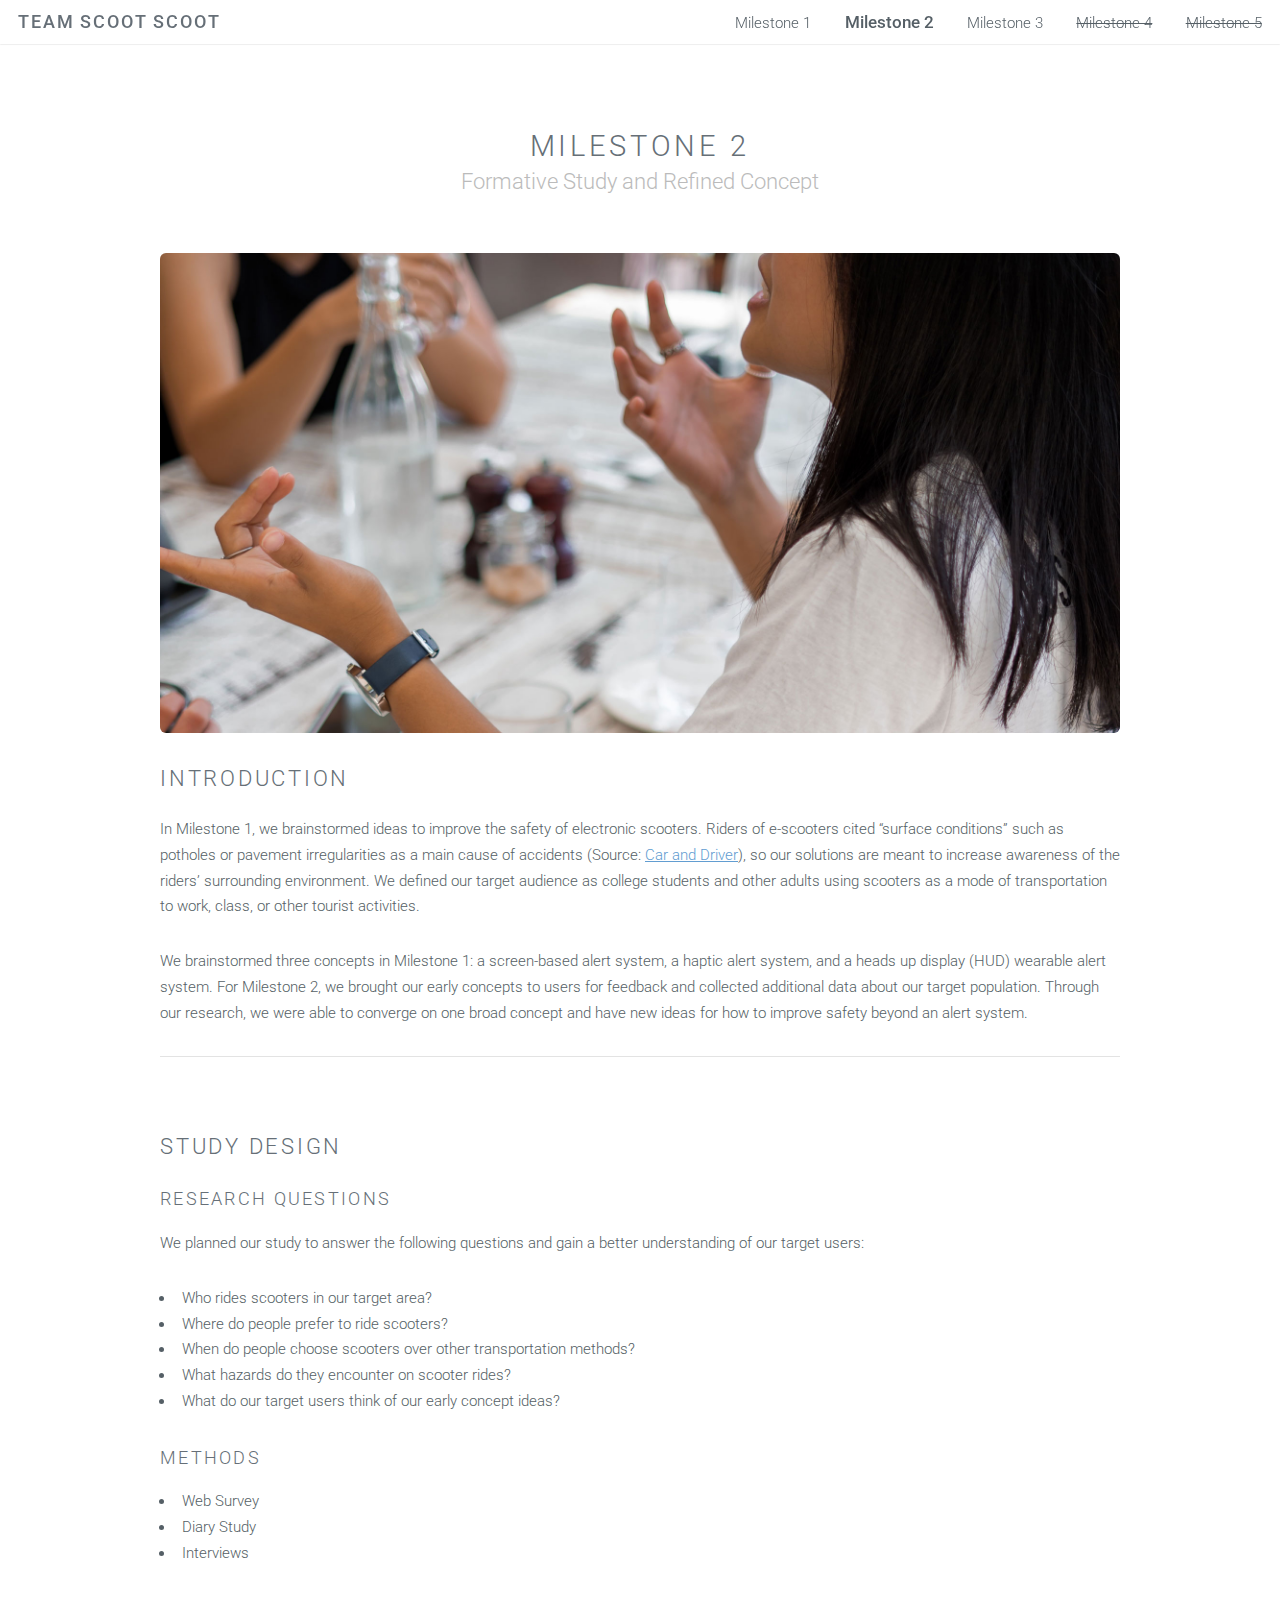
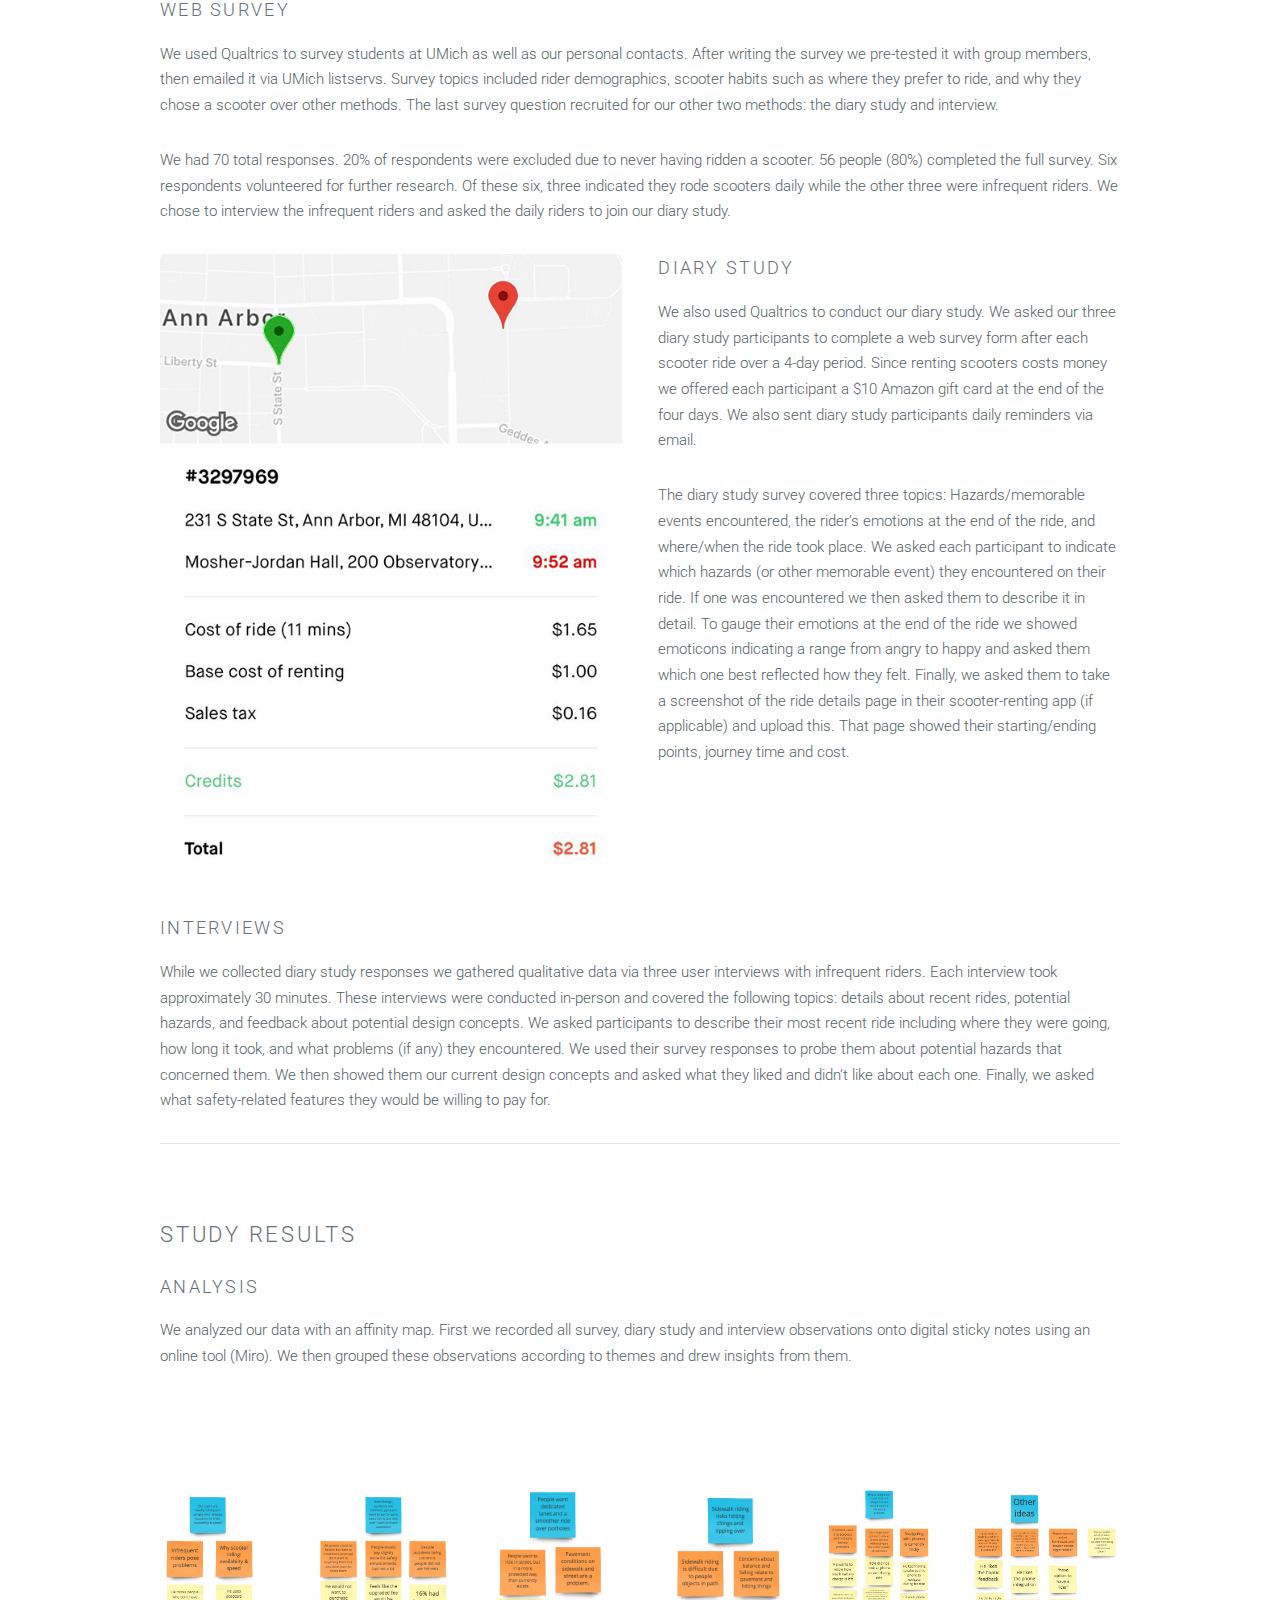
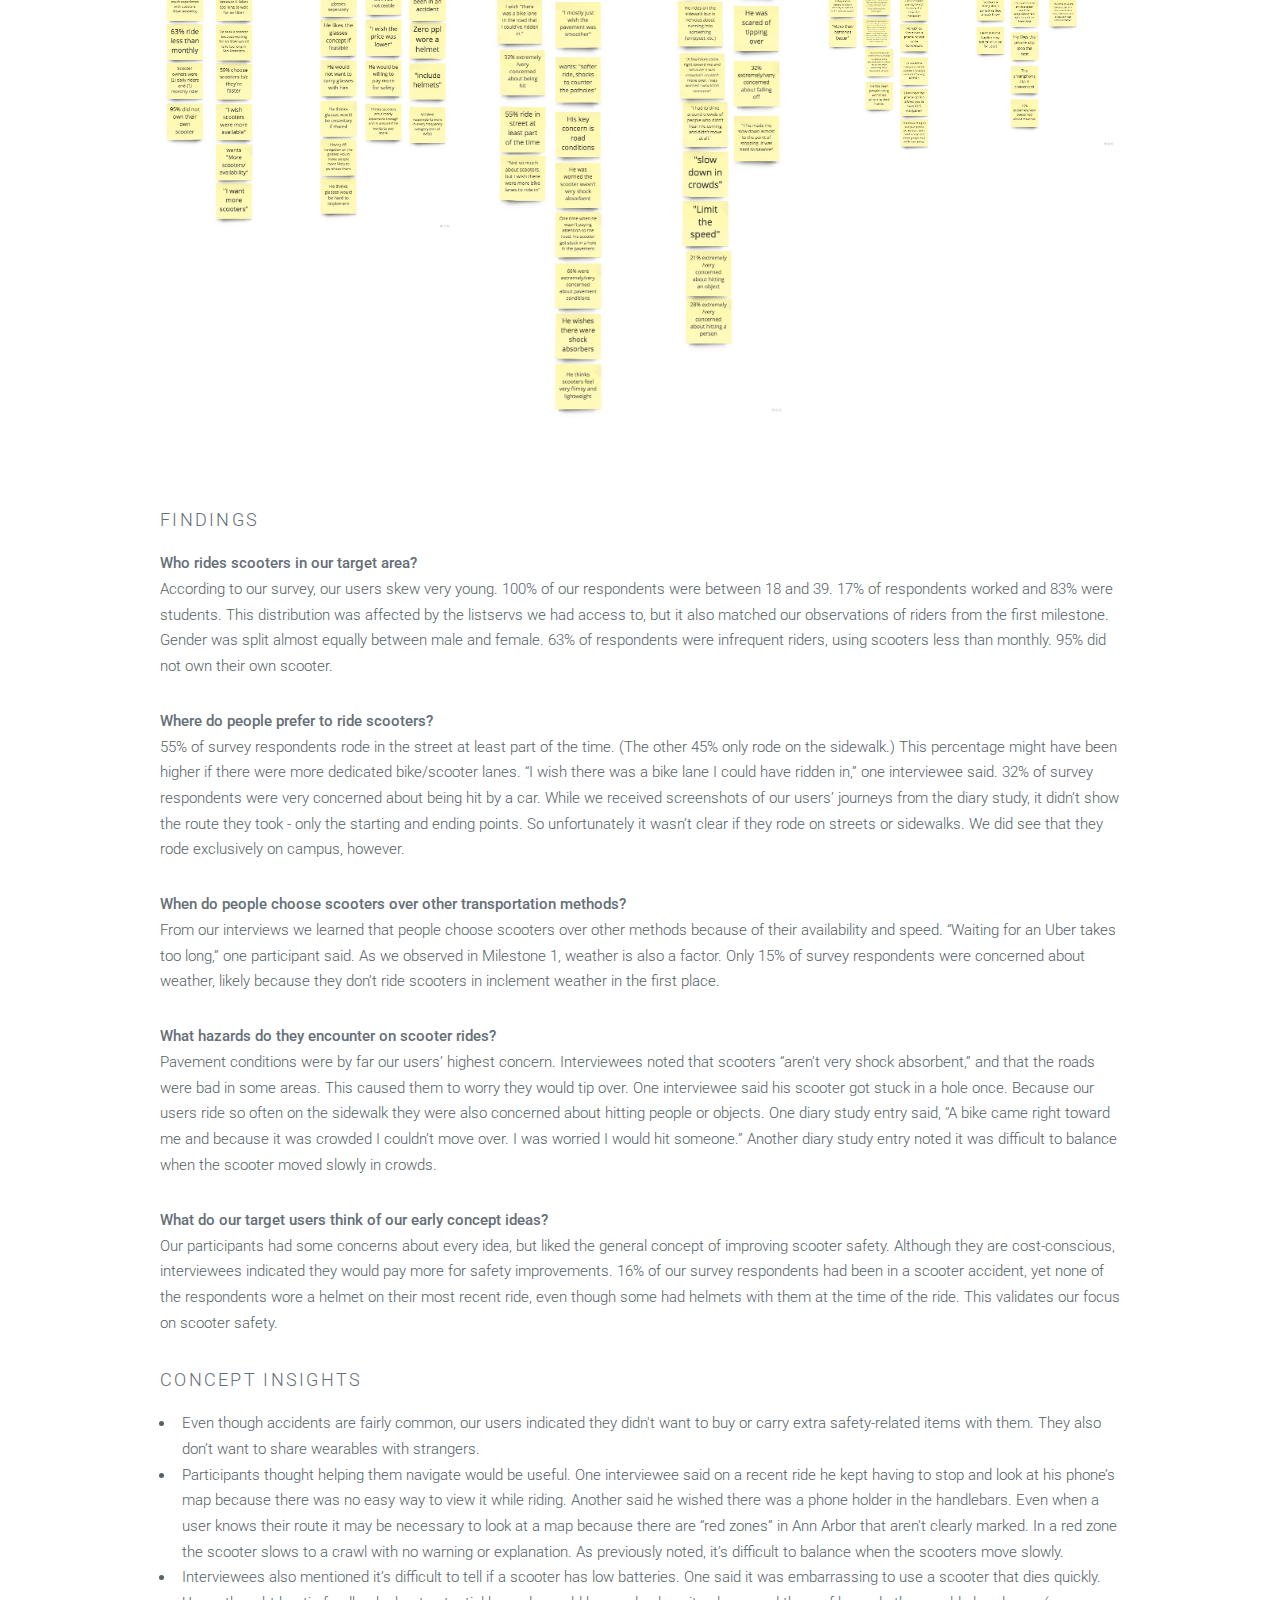
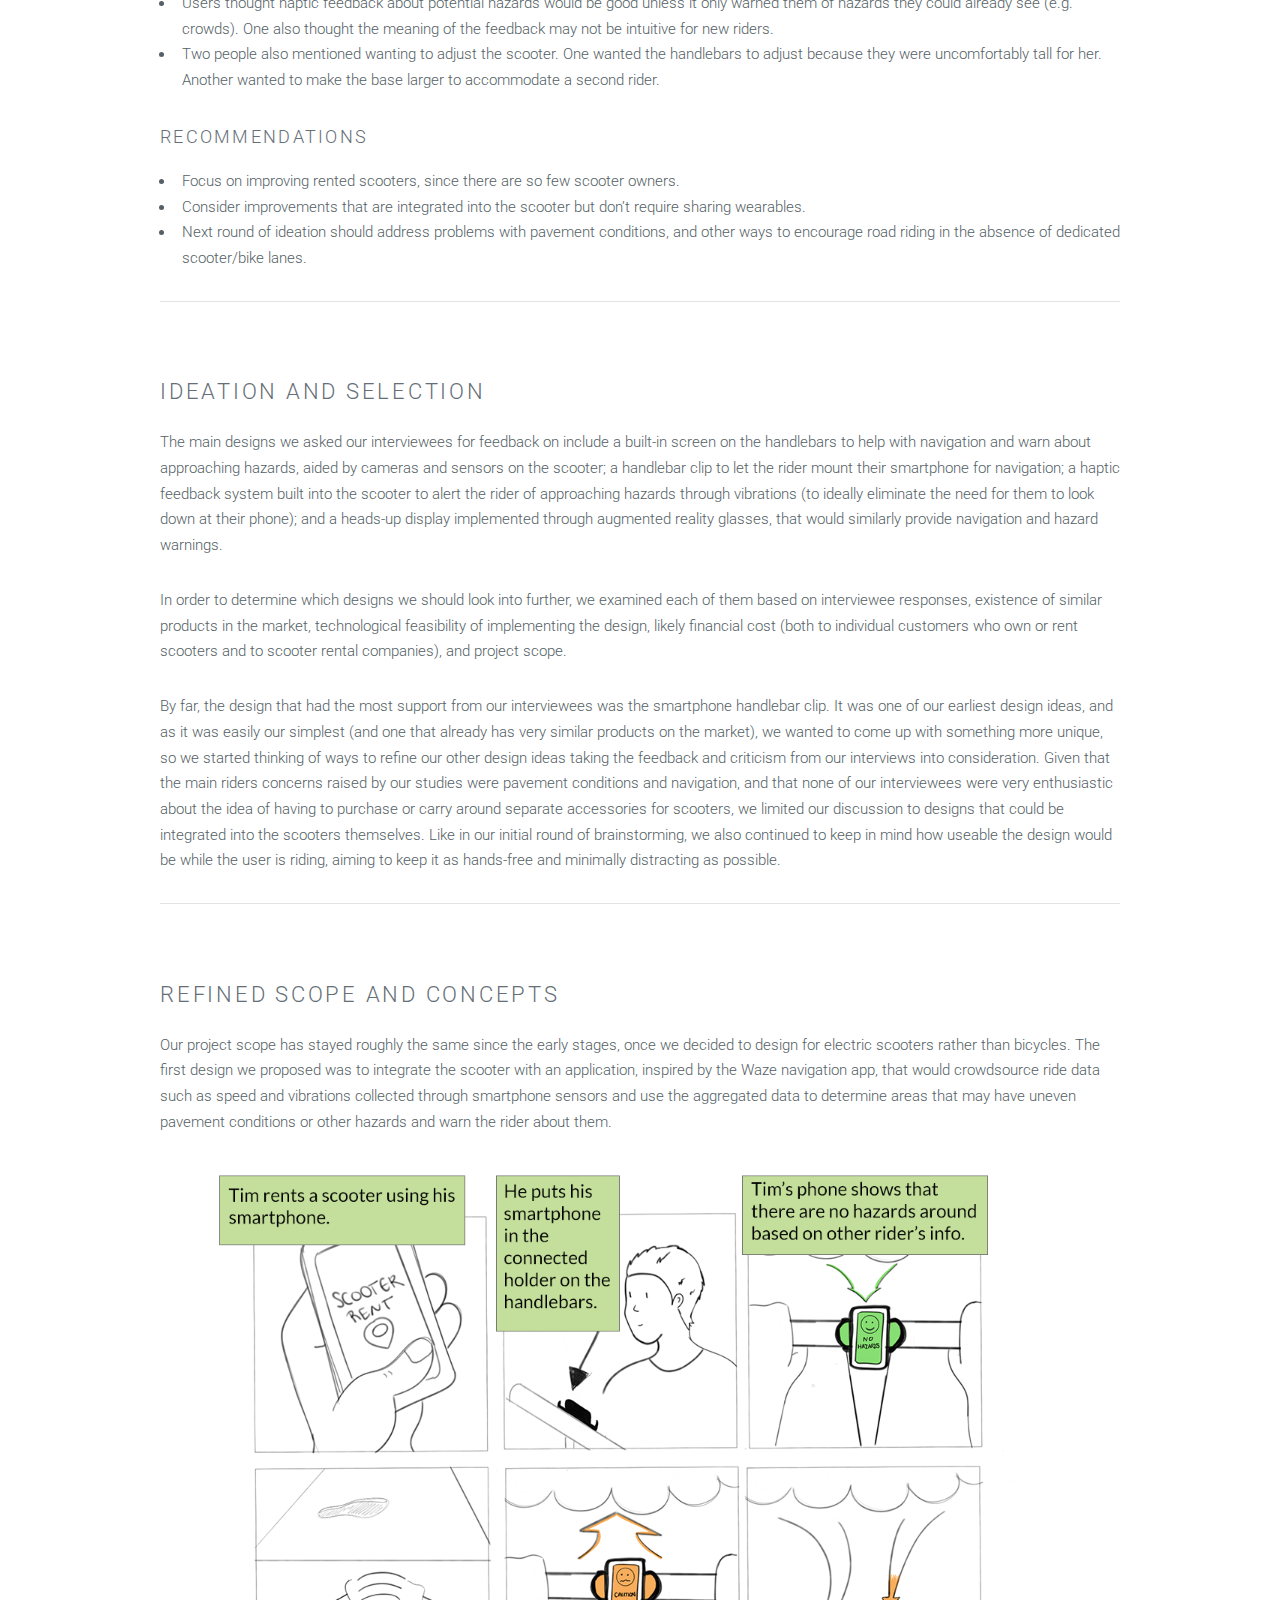
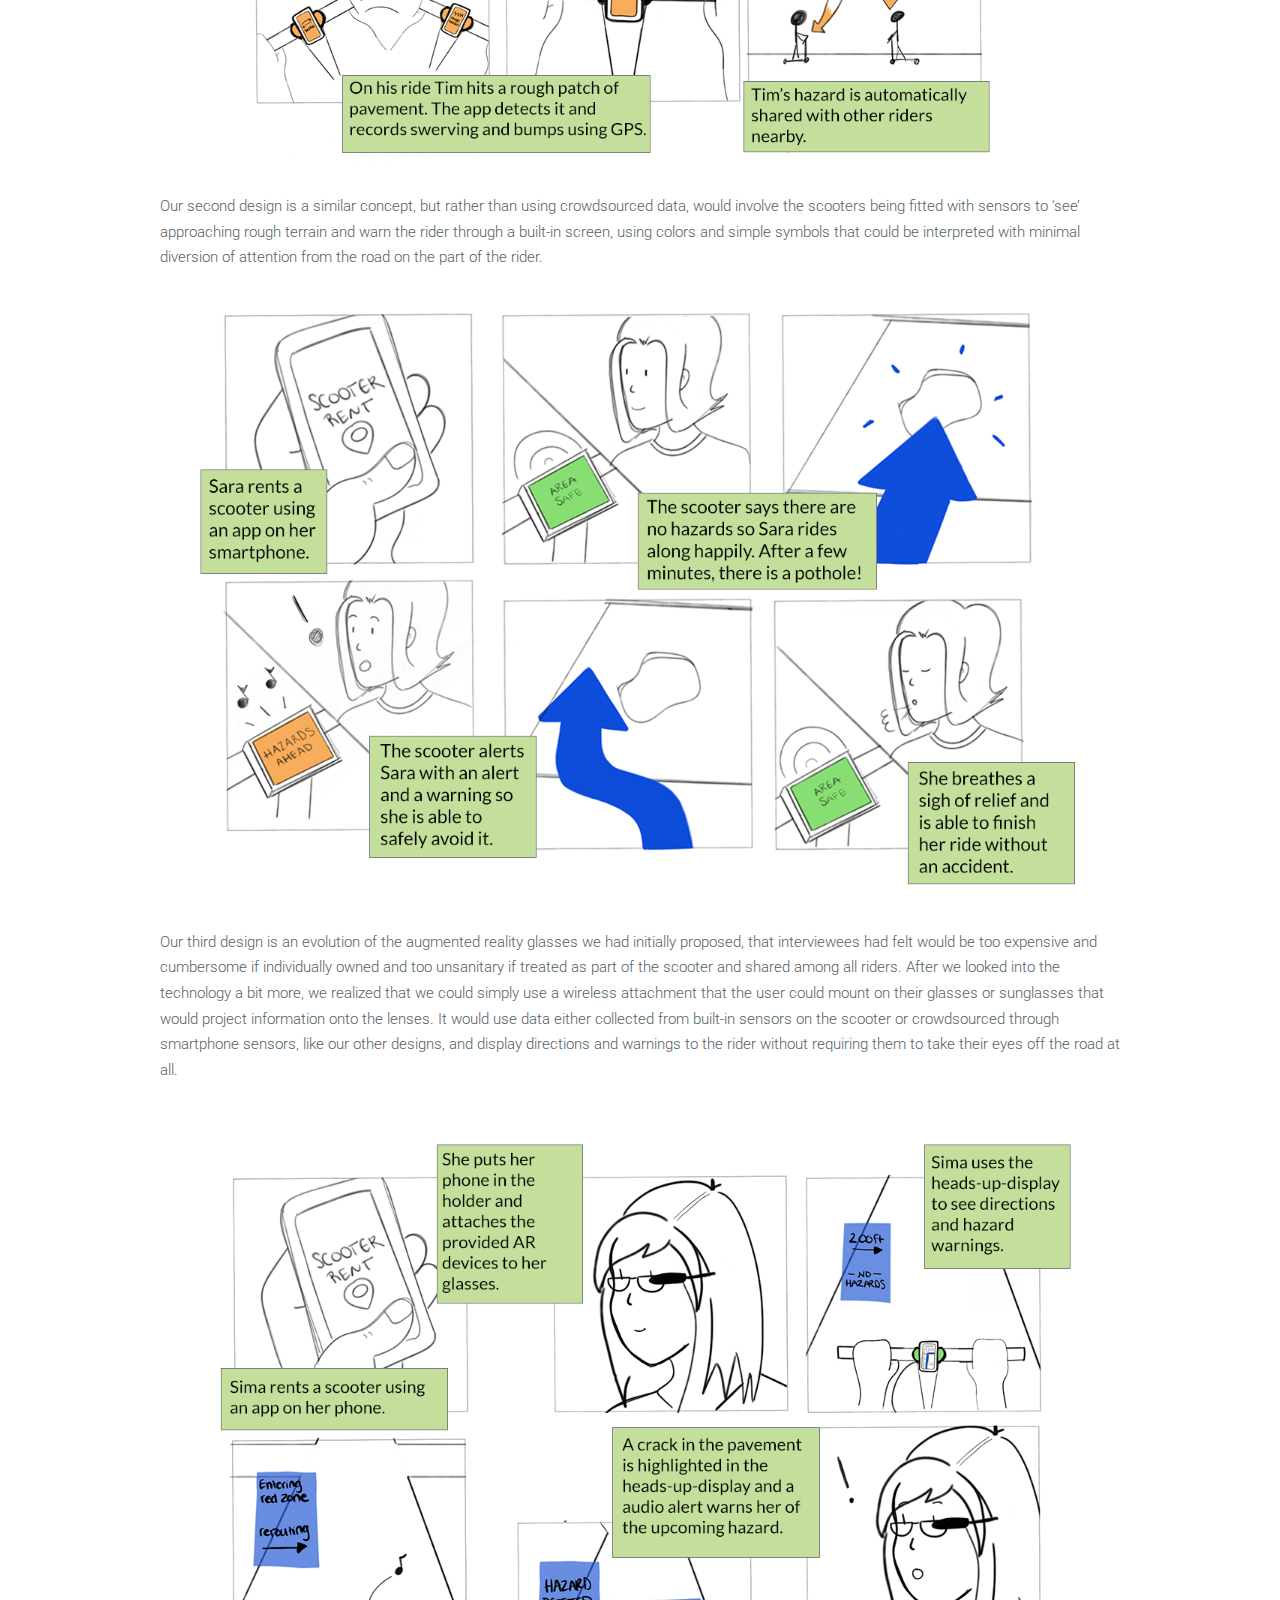
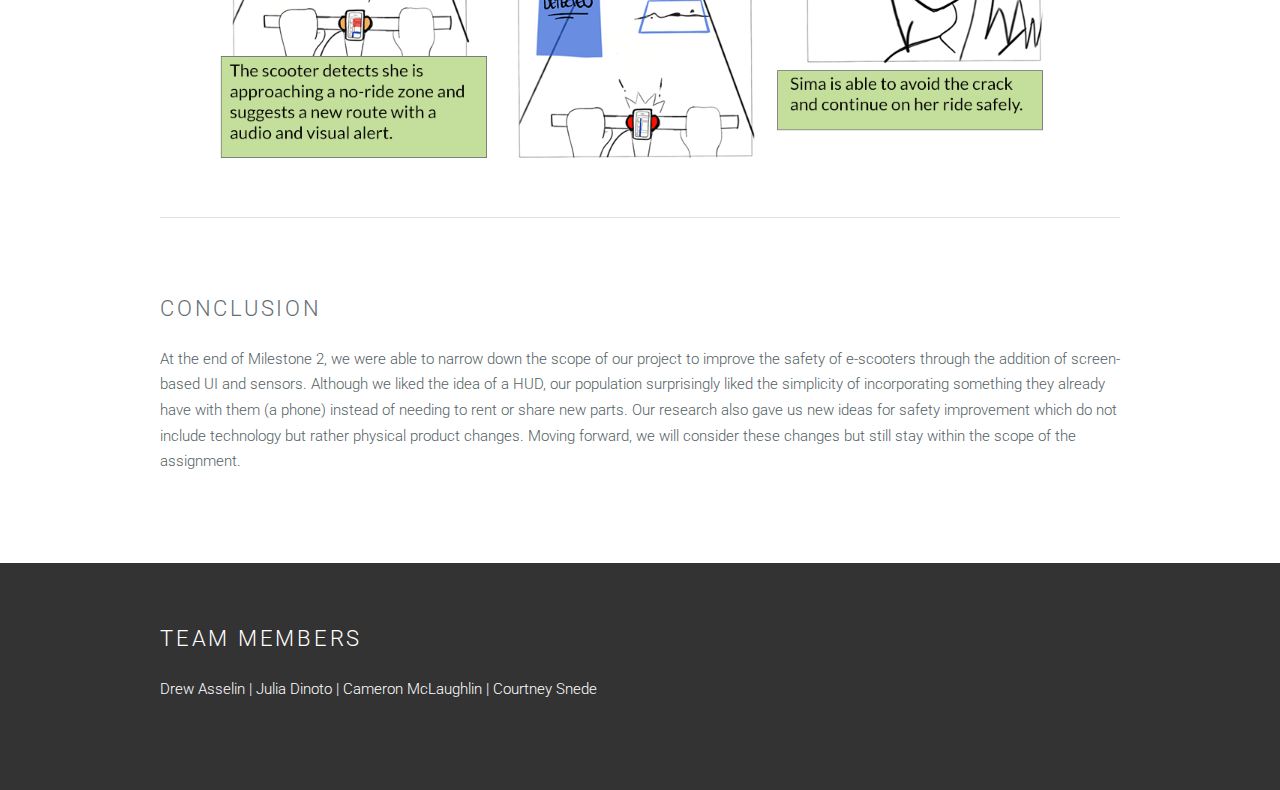
==== commit 55234479: "general updates and images" ====
--- a/milestone2.html
+++ b/milestone2.html
@@ -6,7 +6,7 @@
 -->
 <html lang="en">
 	<head>
-		<title>Team 4 - Milestone 2</title>
+		<title>Team Scoot Scoot- Milestone 2</title>
 		<meta http-equiv="content-type" content="text/html; charset=utf-8" />
 		<meta name="description" content="" />
 		<meta name="keywords" content="" />
@@ -25,12 +25,12 @@
 
 		<!-- Header -->
 			<header id="header" class="skel-layers-fixed">
-				<p><a href="index.html">Team 4 Group Project</a></p>
+				<p><a href="index.html">Team Scoot Scoot</a></p>
 				<nav id="nav">
 					<ul>
 						<li><a href="index.html">Milestone 1</a></li>
 						<li><a href="milestone2.html" class="current">Milestone 2</a></li>
-						<li><a href="#" class="tbd">Milestone 3</a></li>
+						<li><a href="milestone3.html">Milestone 3</a></li>
 						<li><a href="#" class="tbd">Milestone 4</a></li>
 						<li><a href="#" class="tbd">Milestone 5</a></li>
 					</ul>
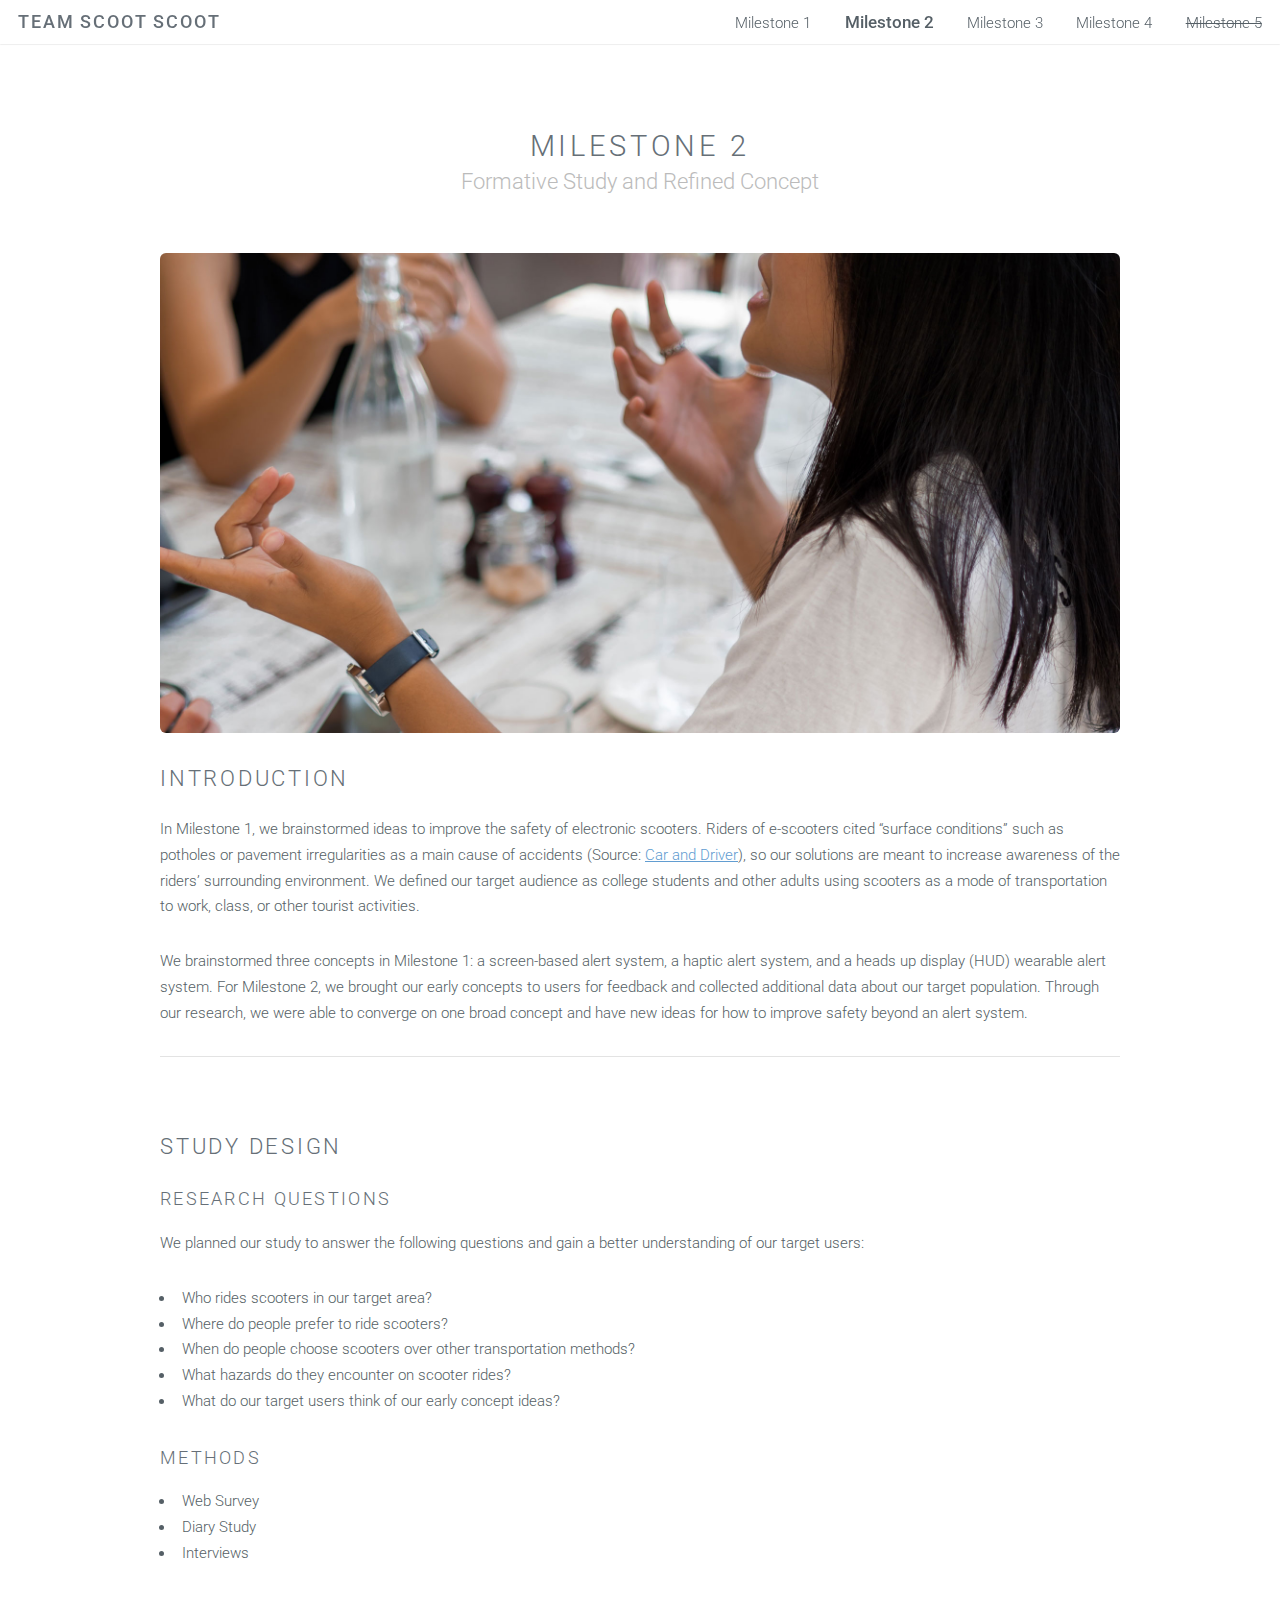
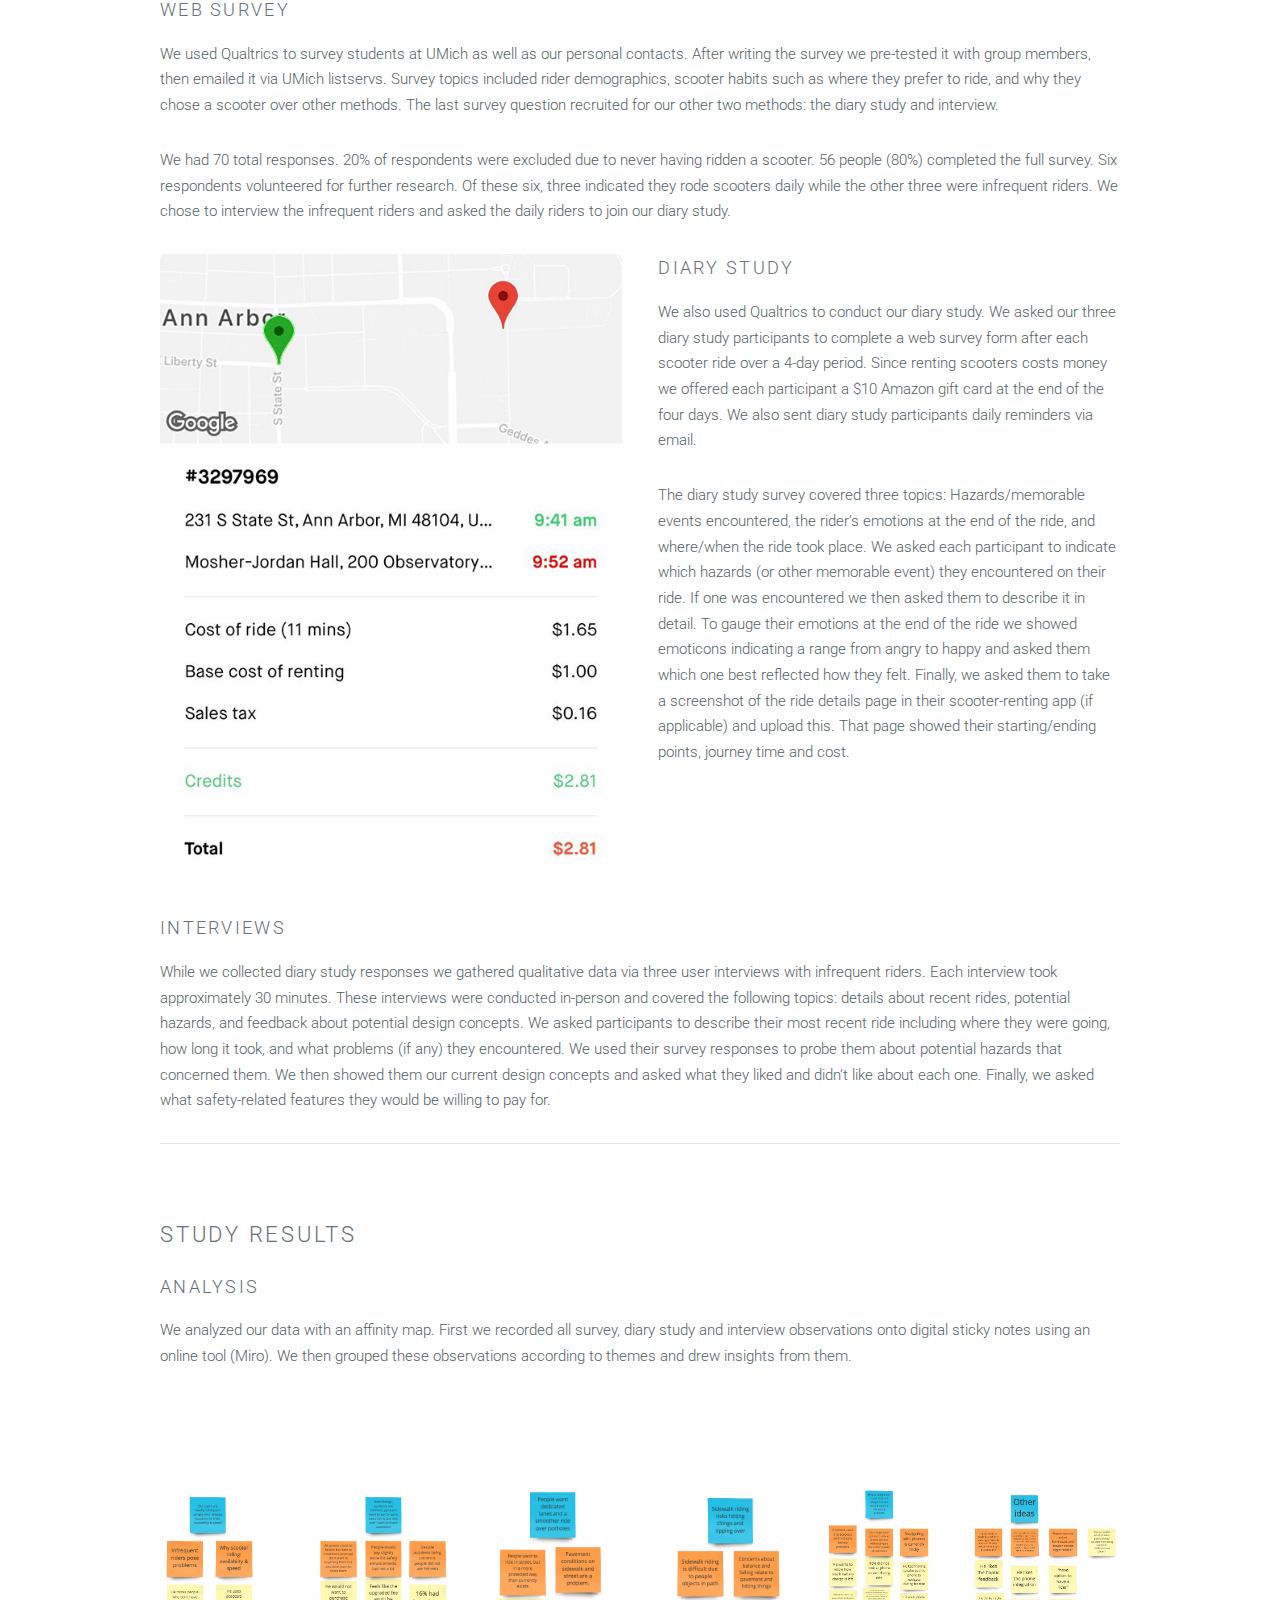
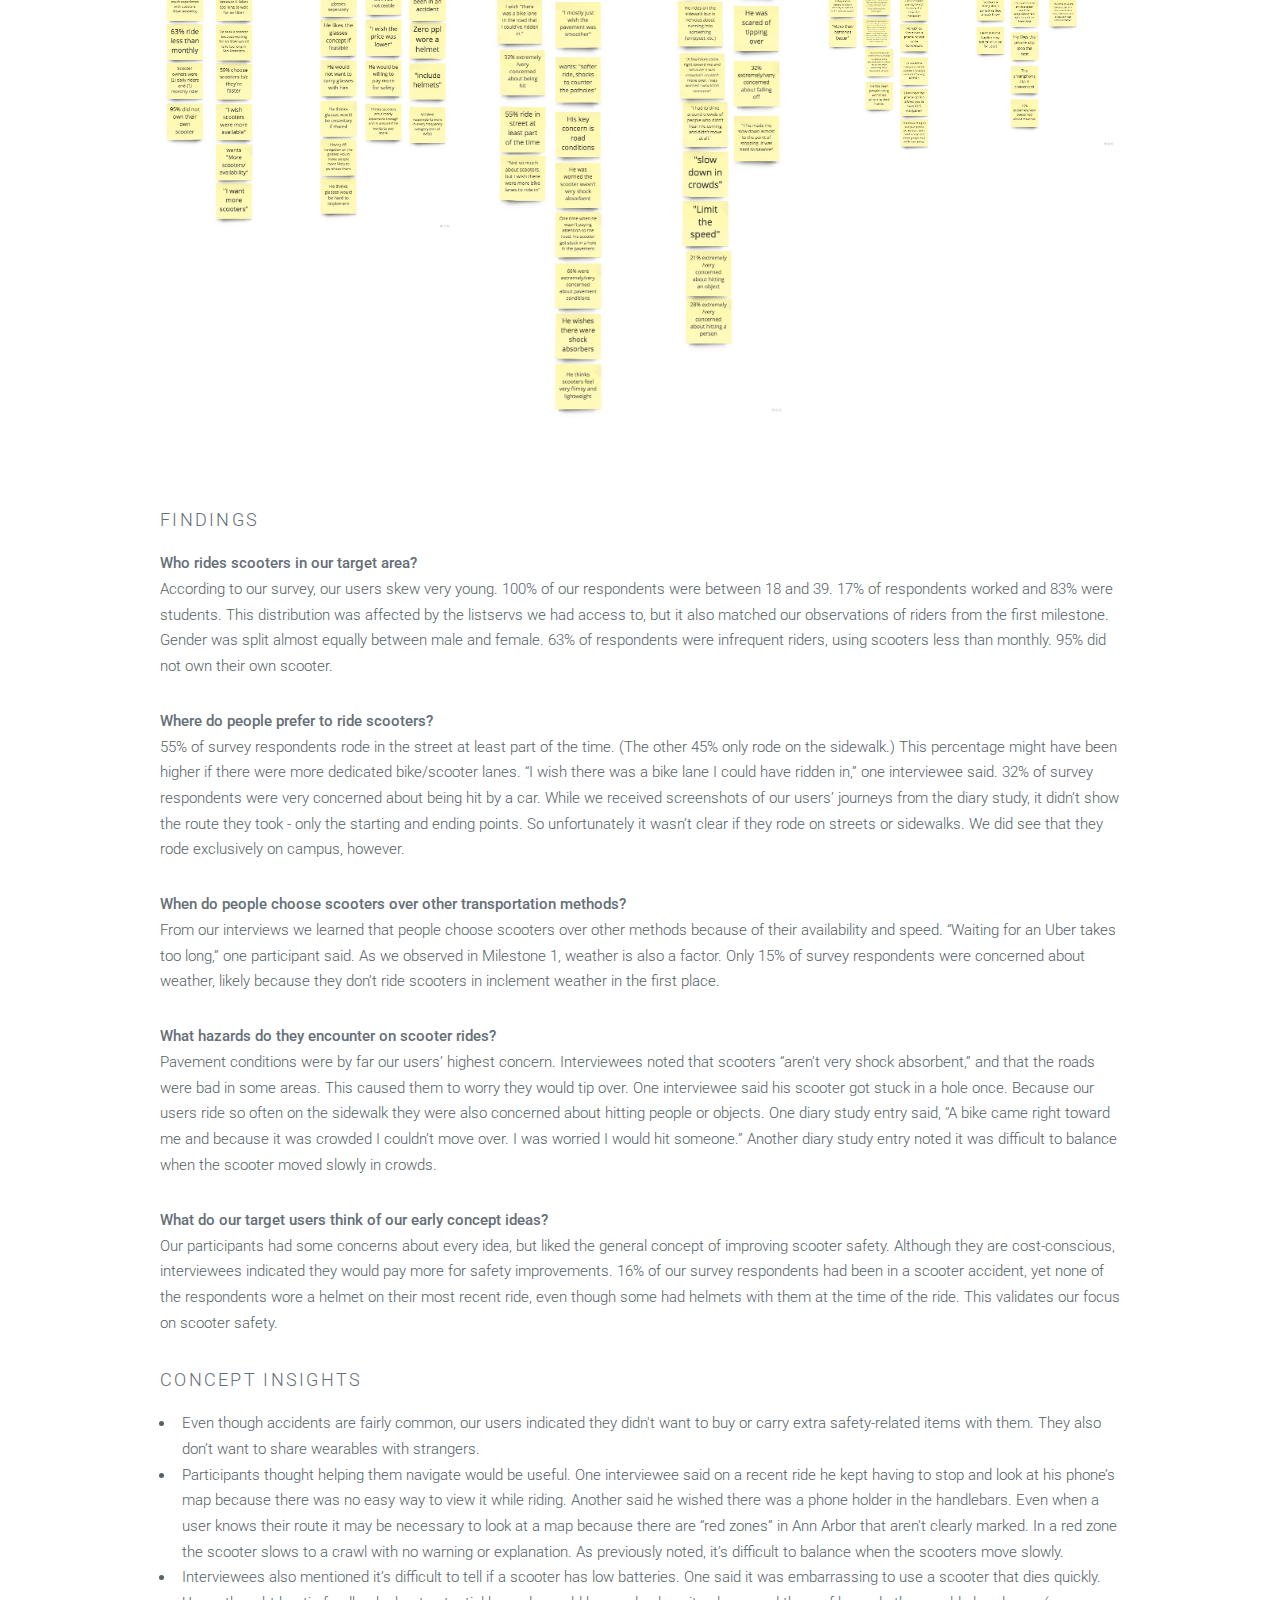
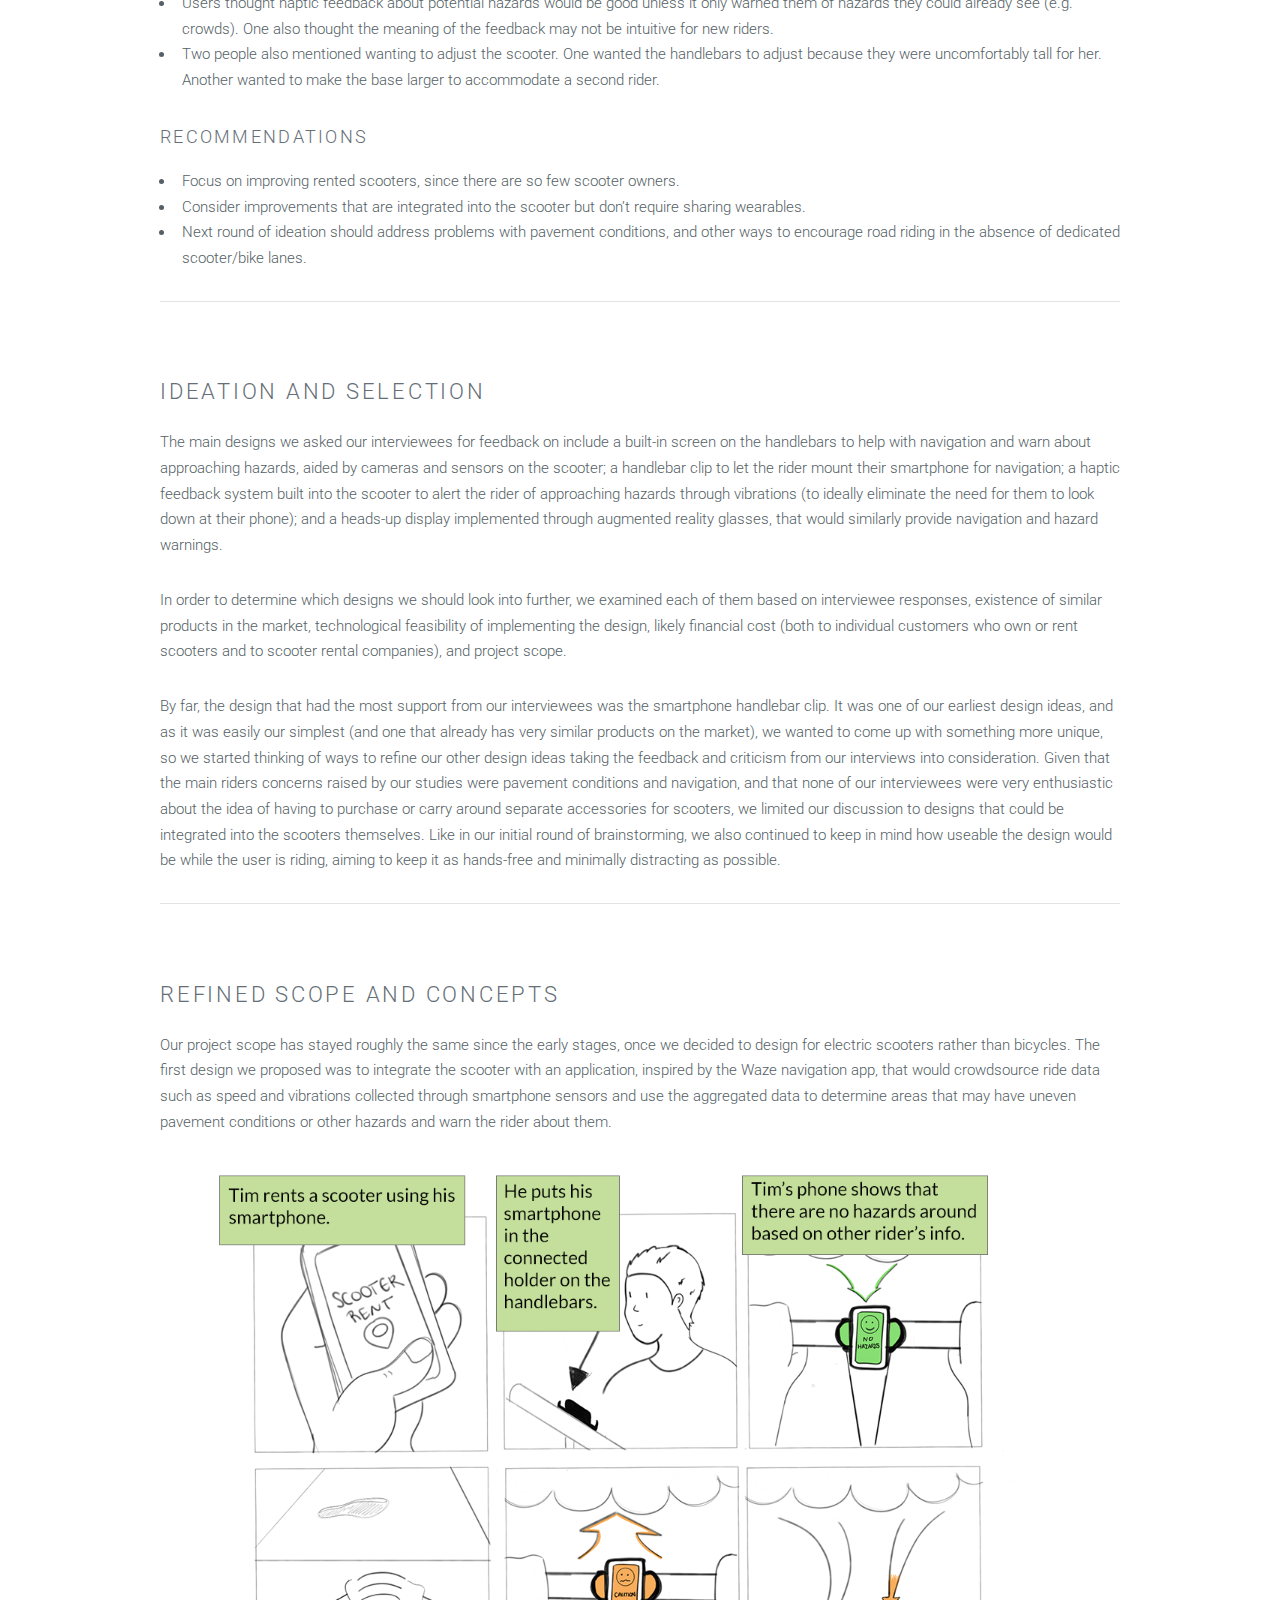
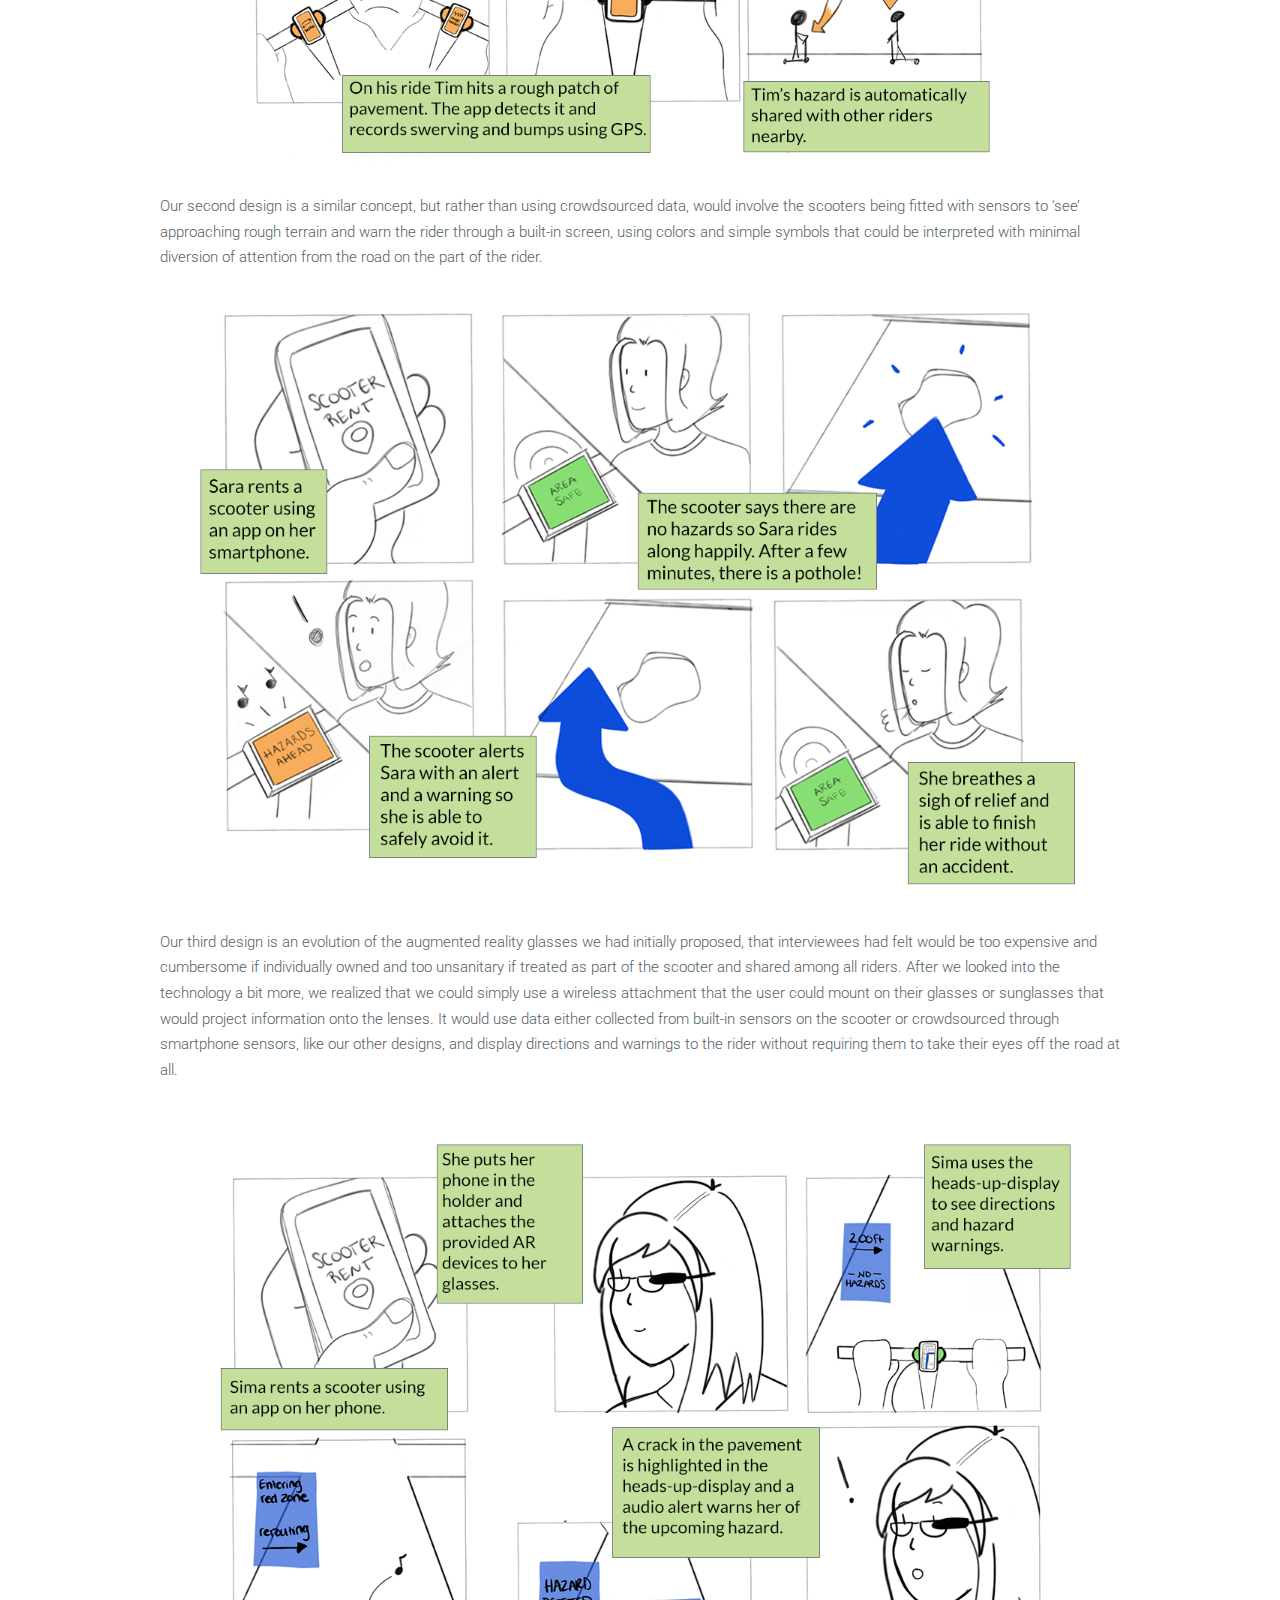
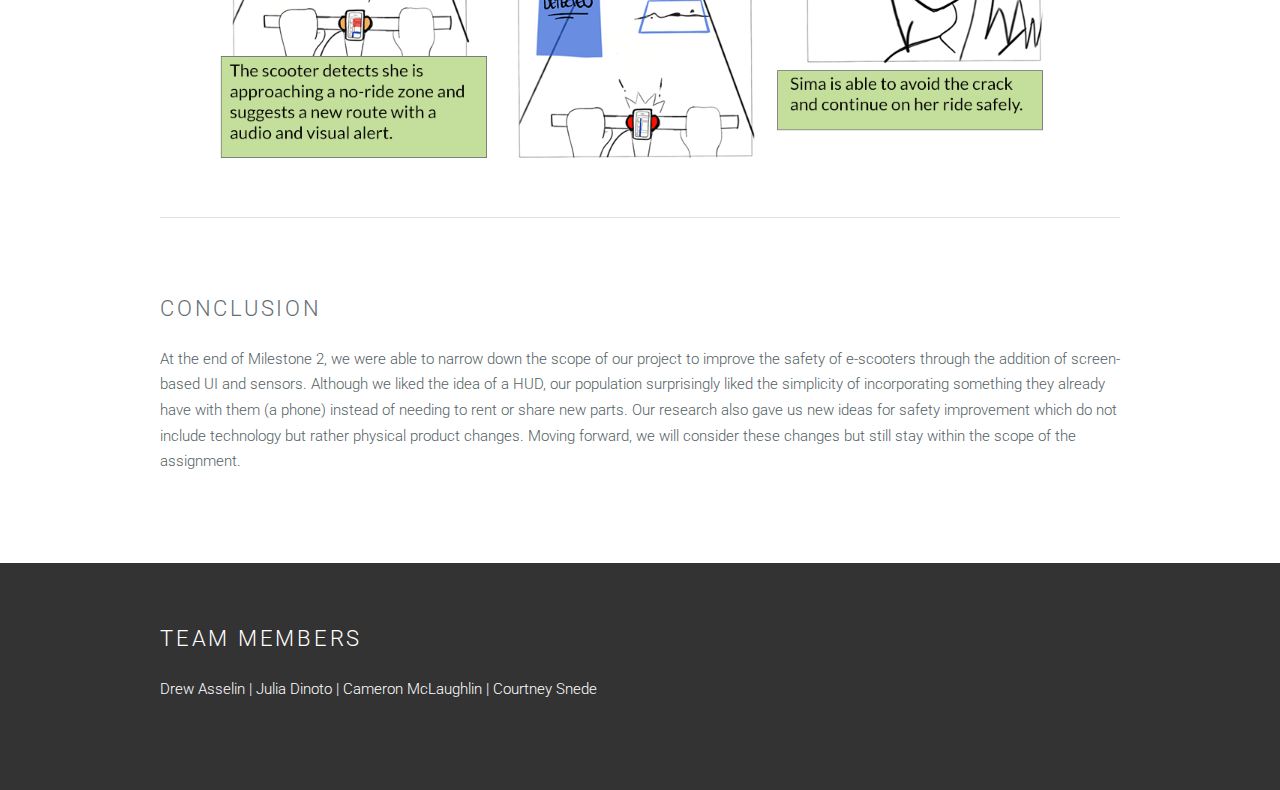
==== commit acf6b540: "menu link updates" ====
--- a/milestone2.html
+++ b/milestone2.html
@@ -31,7 +31,7 @@
 						<li><a href="index.html">Milestone 1</a></li>
 						<li><a href="milestone2.html" class="current">Milestone 2</a></li>
 						<li><a href="milestone3.html">Milestone 3</a></li>
-						<li><a href="#" class="tbd">Milestone 4</a></li>
+						<li><a href="milestone4.html">Milestone 4</a></li>
 						<li><a href="#" class="tbd">Milestone 5</a></li>
 					</ul>
 				</nav>
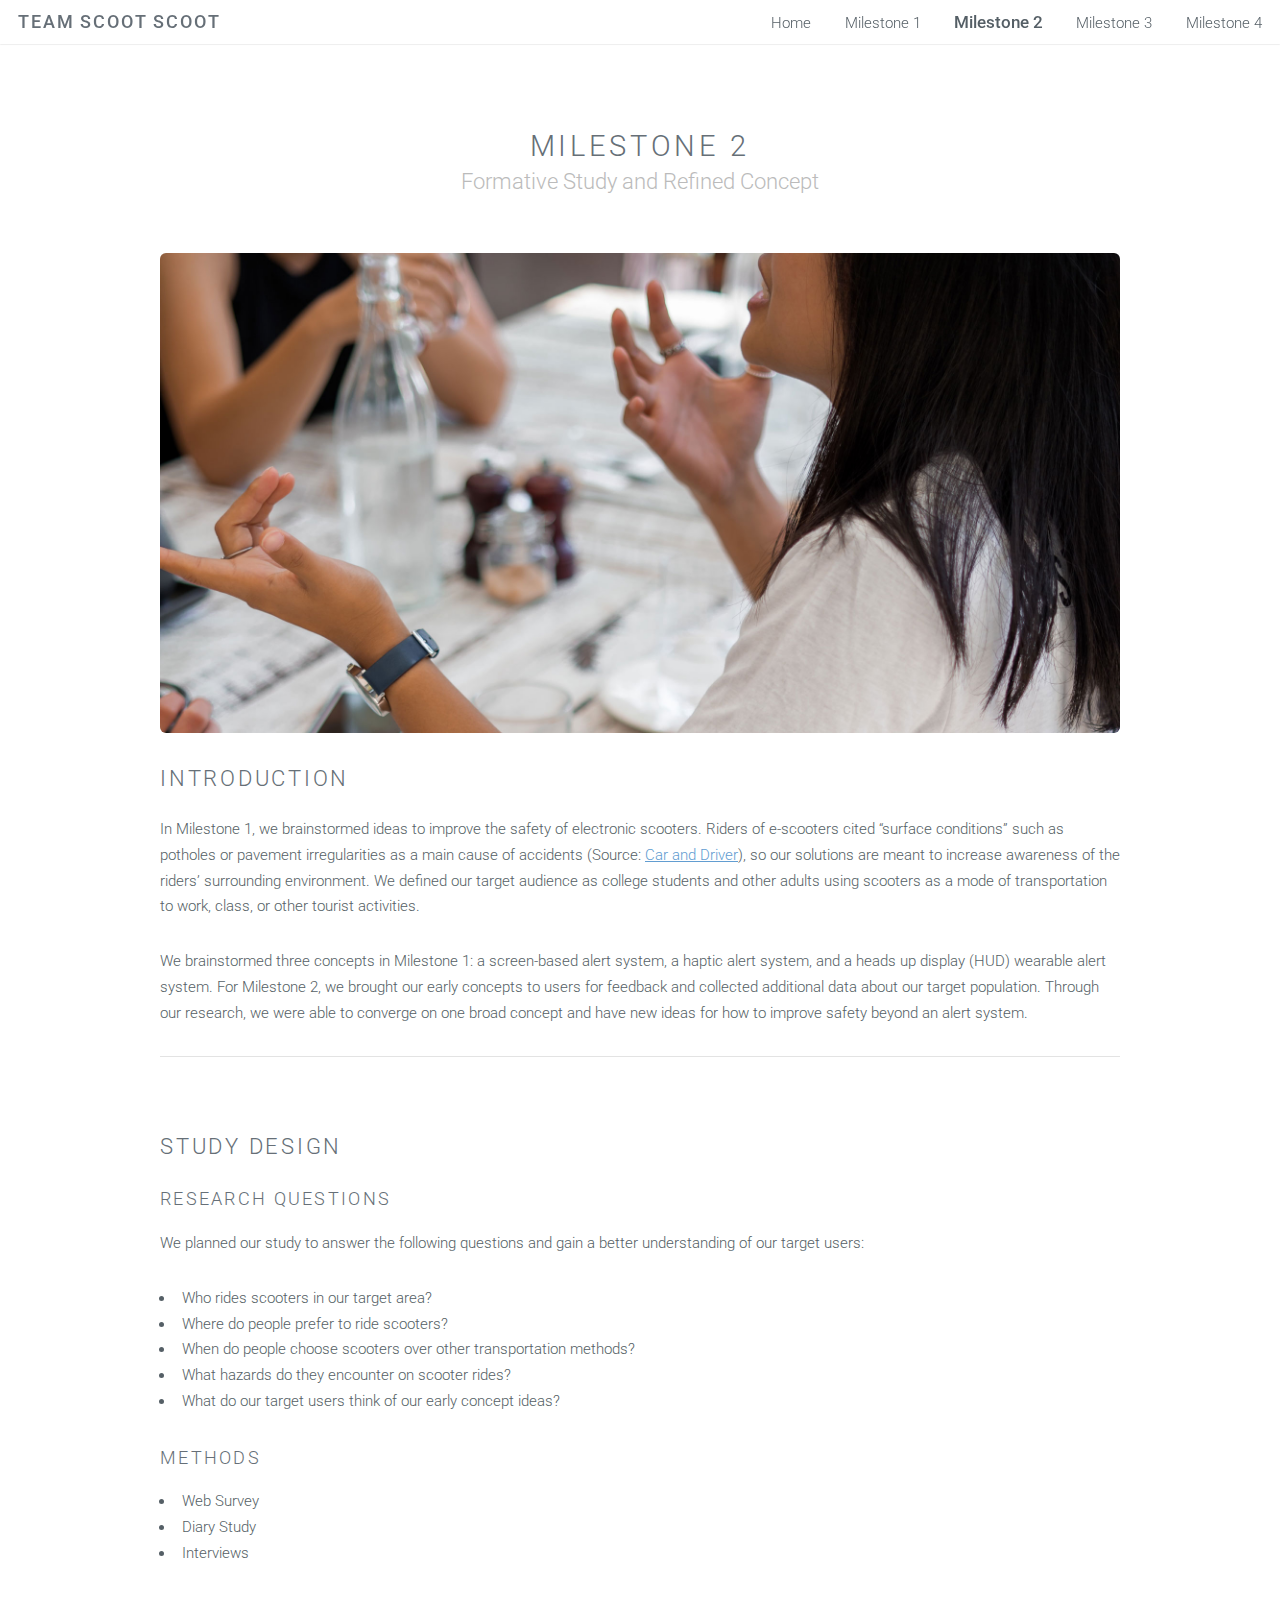
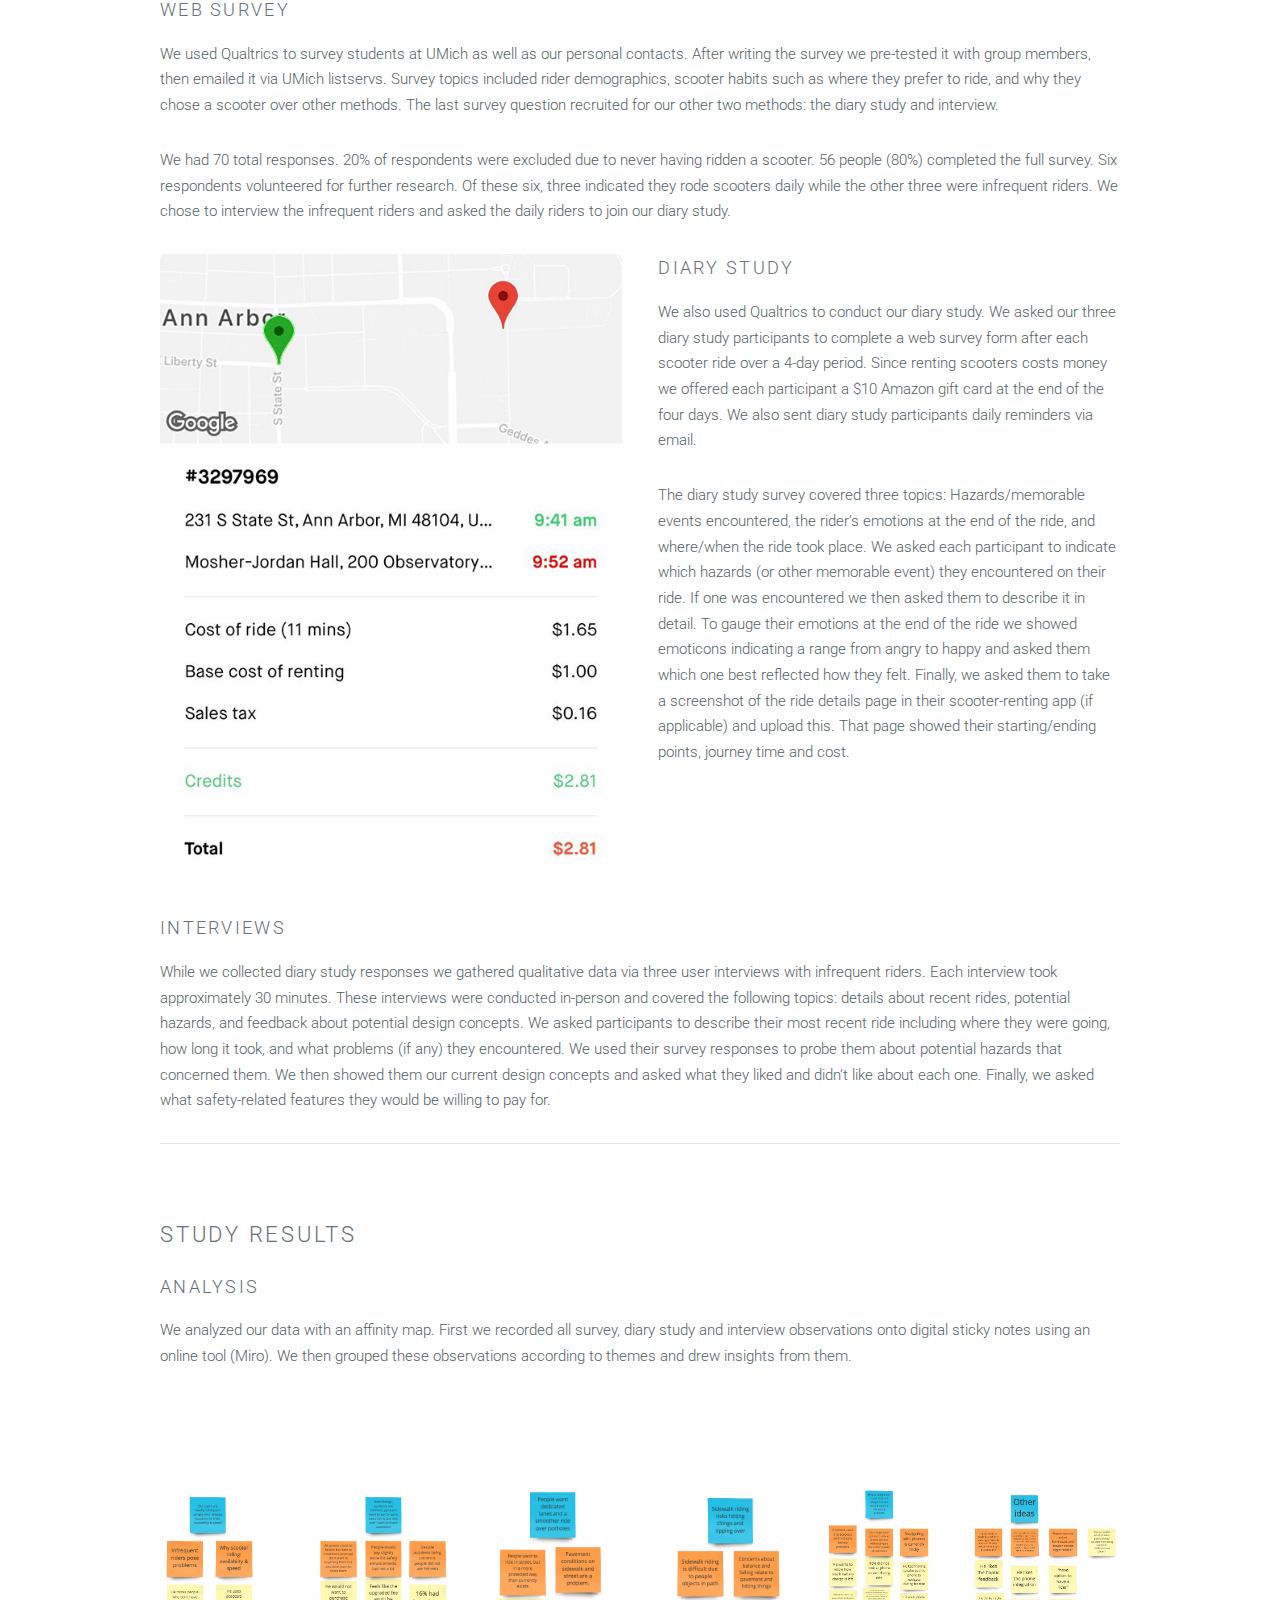
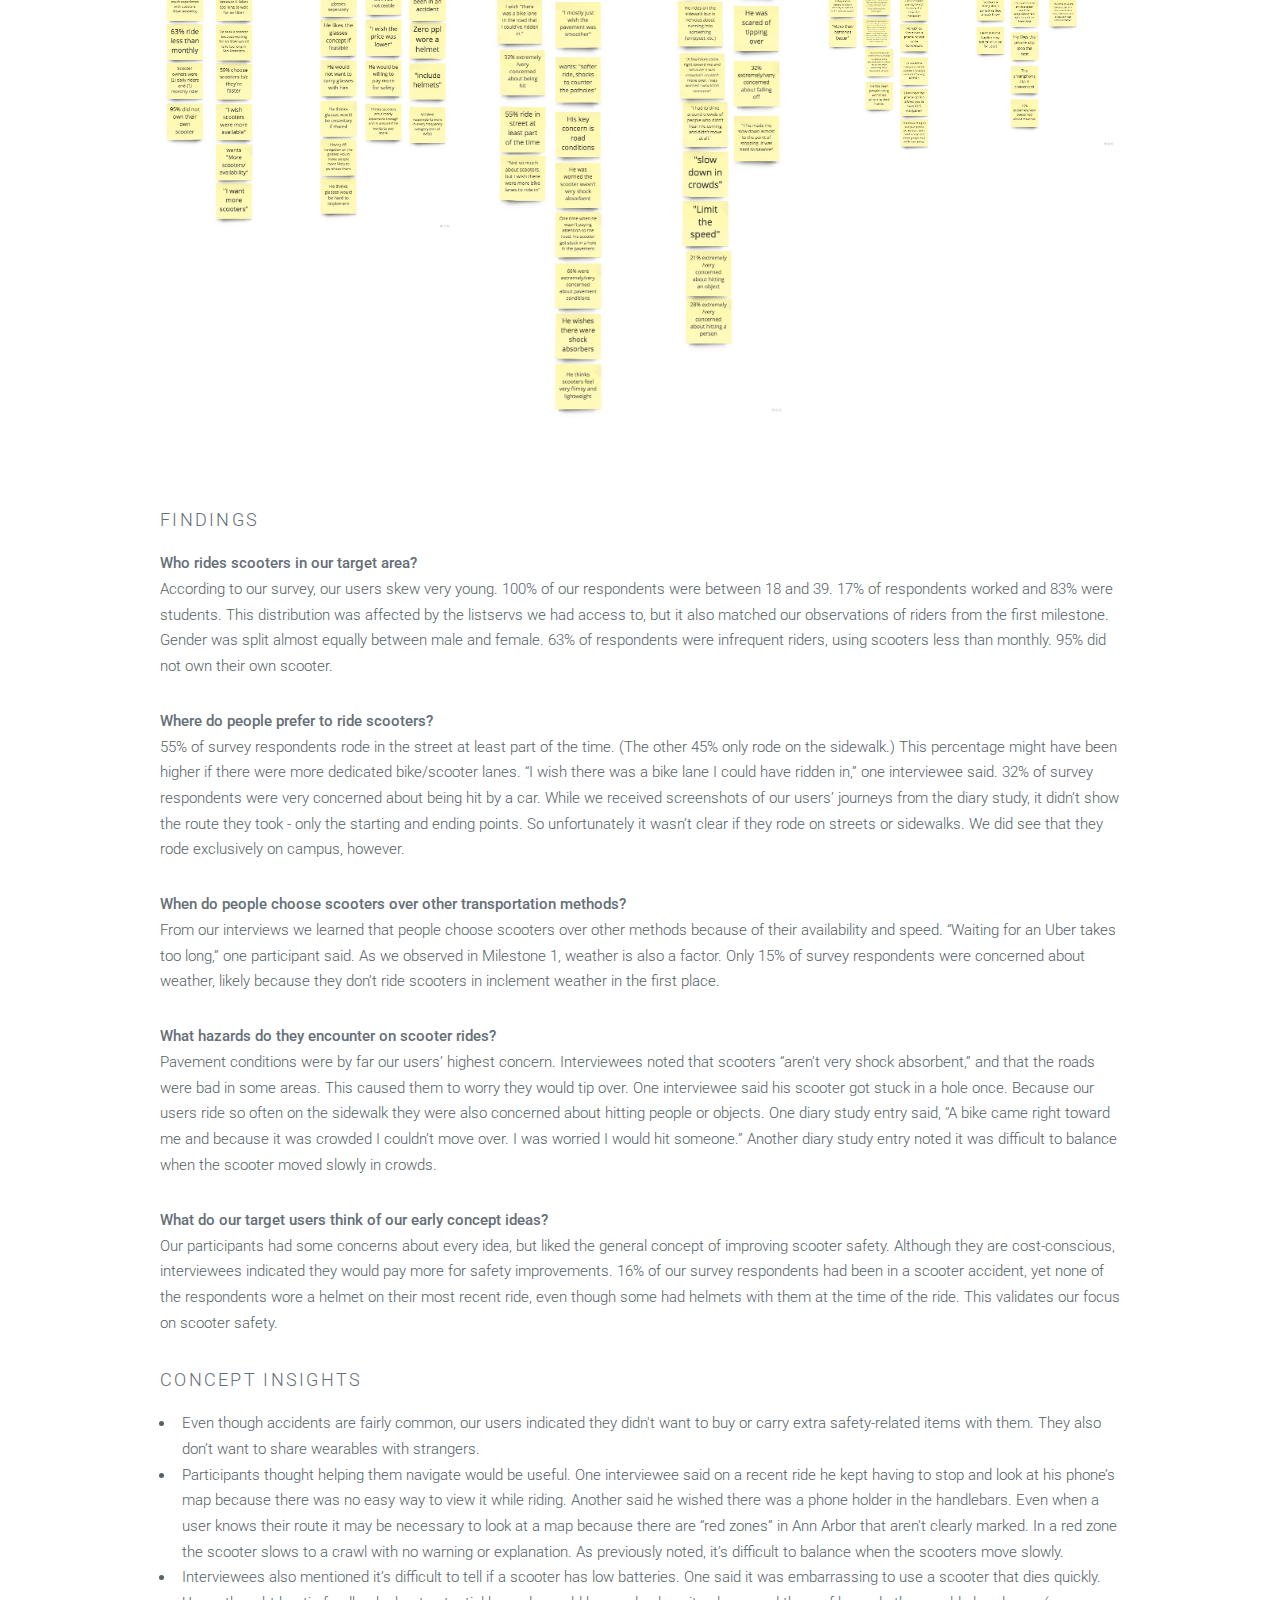
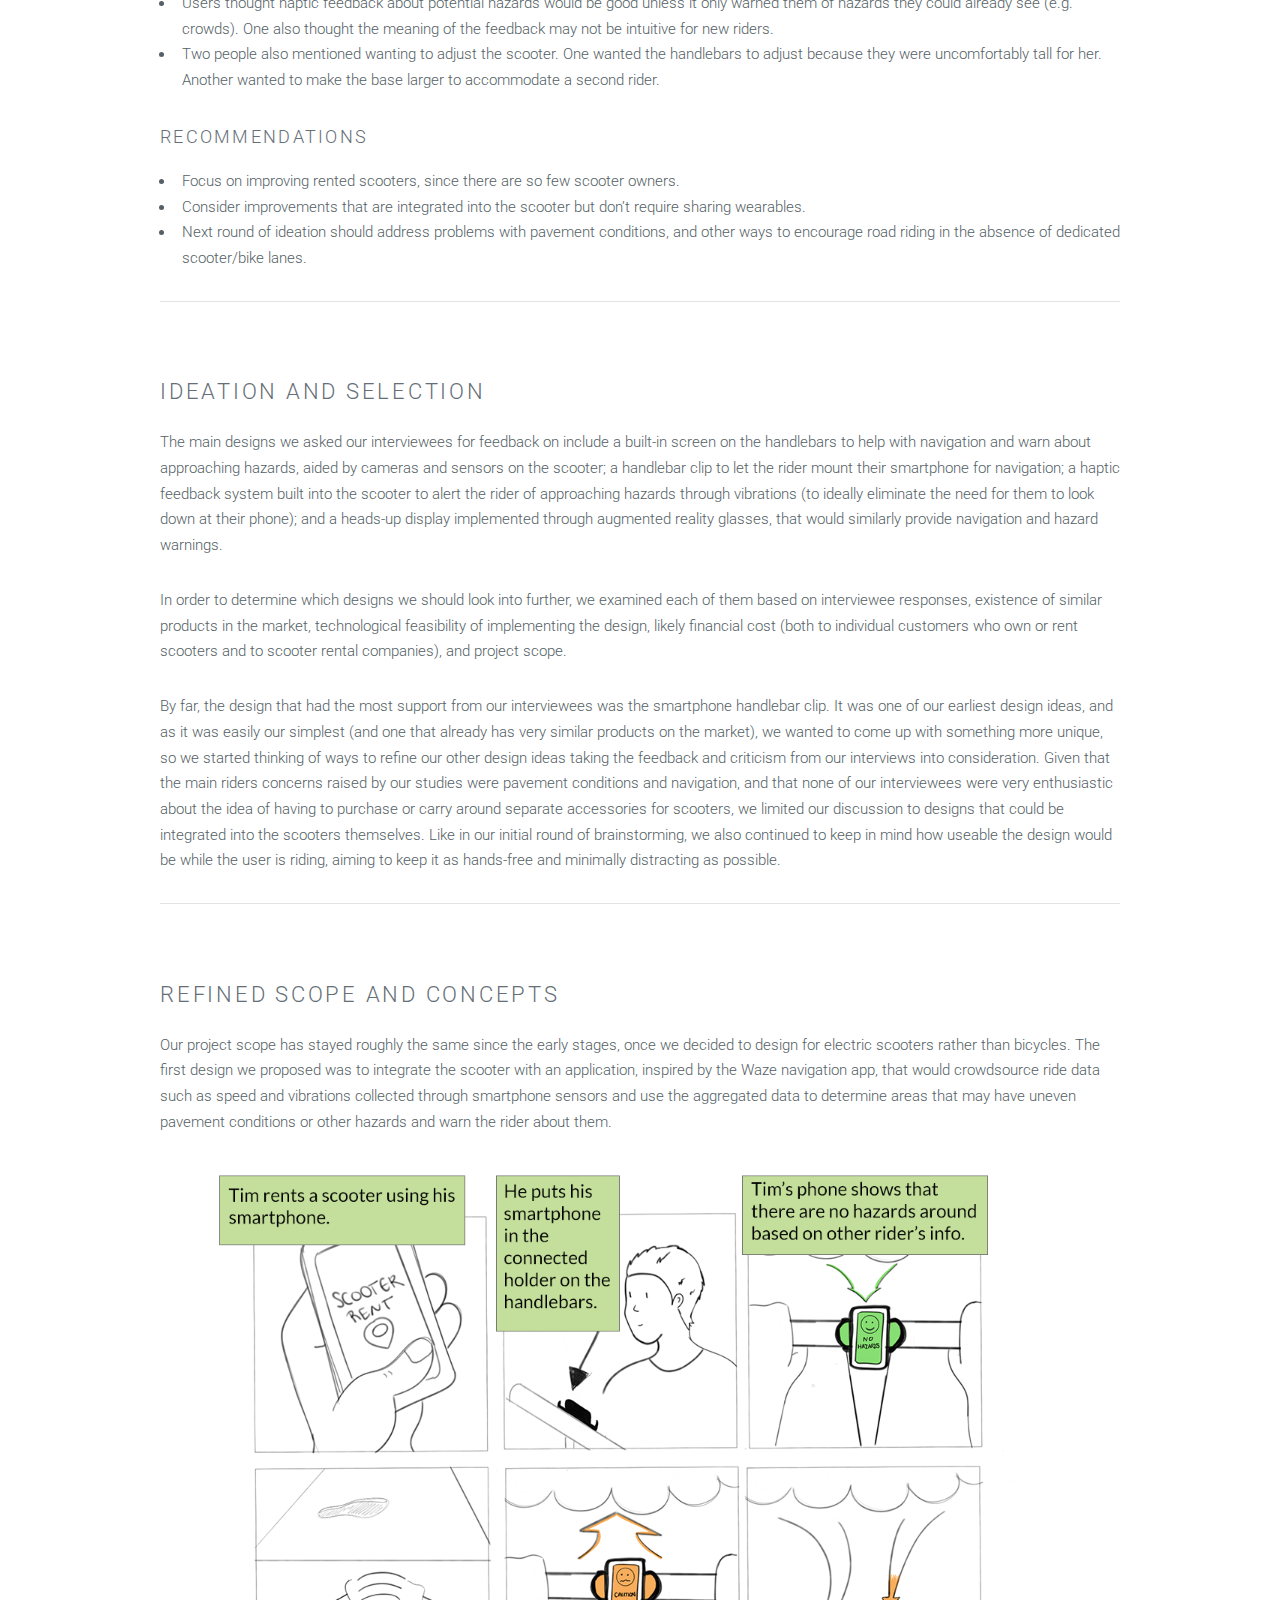
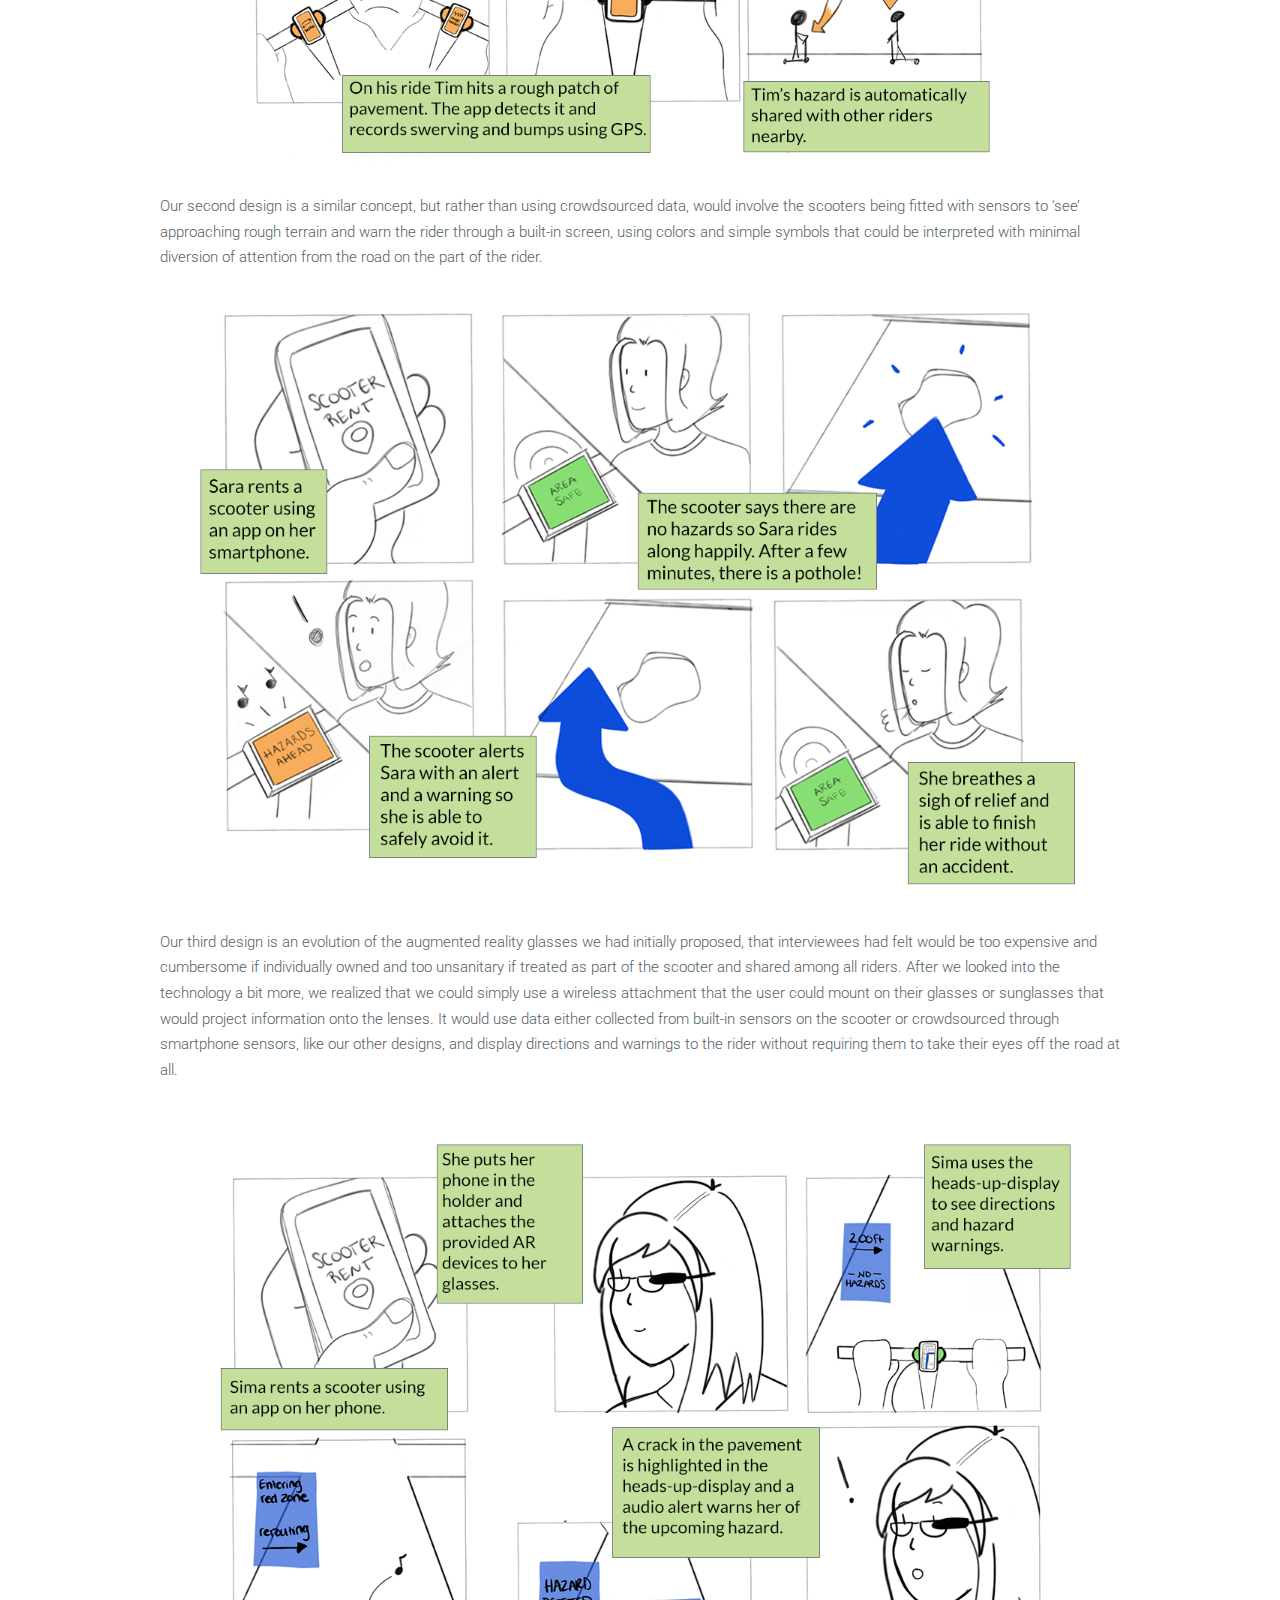
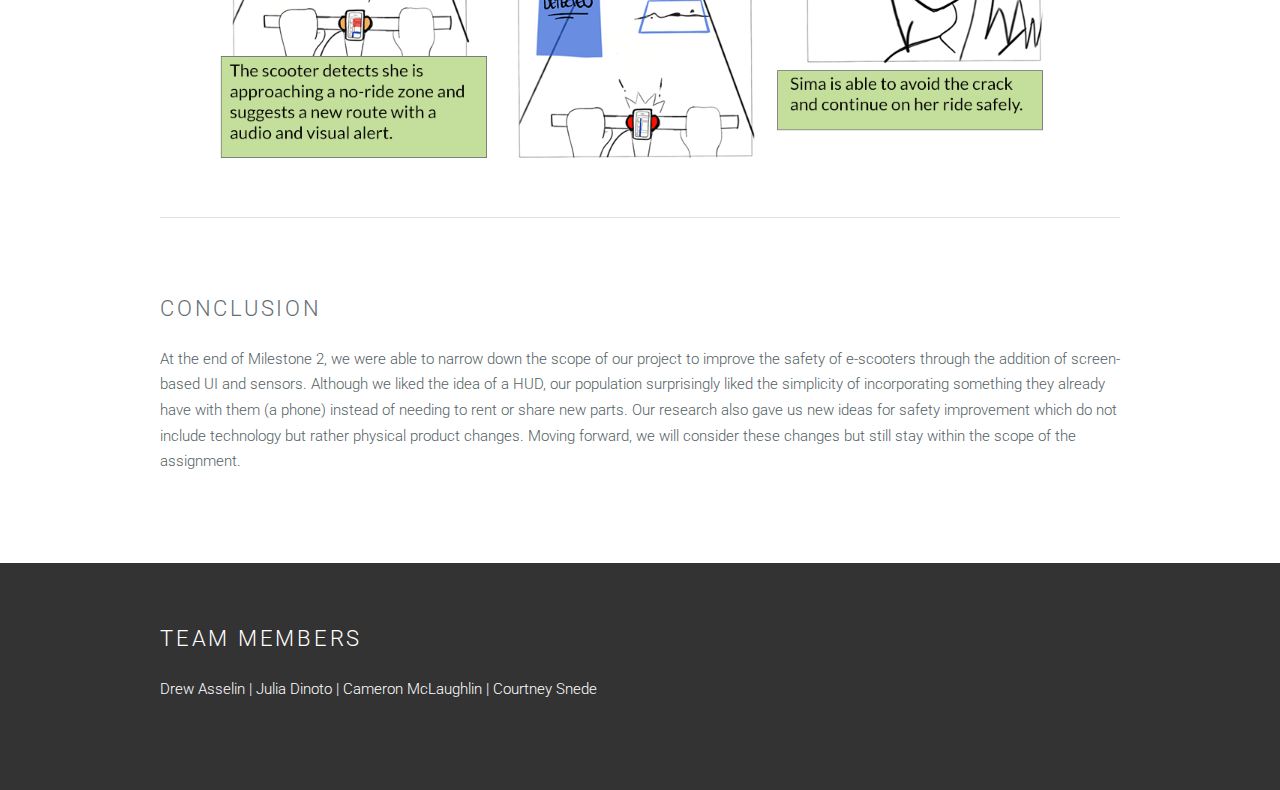
==== commit 8059cb9d: "adjustment of page navigation" ====
--- a/milestone2.html
+++ b/milestone2.html
@@ -28,11 +28,11 @@
 				<p><a href="index.html">Team Scoot Scoot</a></p>
 				<nav id="nav">
 					<ul>
-						<li><a href="index.html">Milestone 1</a></li>
+						<li><a href="index.html">Home</a></li>
+						<li><a href="milestone1.html">Milestone 1</a></li>
 						<li><a href="milestone2.html" class="current">Milestone 2</a></li>
 						<li><a href="milestone3.html">Milestone 3</a></li>
 						<li><a href="milestone4.html">Milestone 4</a></li>
-						<li><a href="#" class="tbd">Milestone 5</a></li>
 					</ul>
 				</nav>
 			</header>
